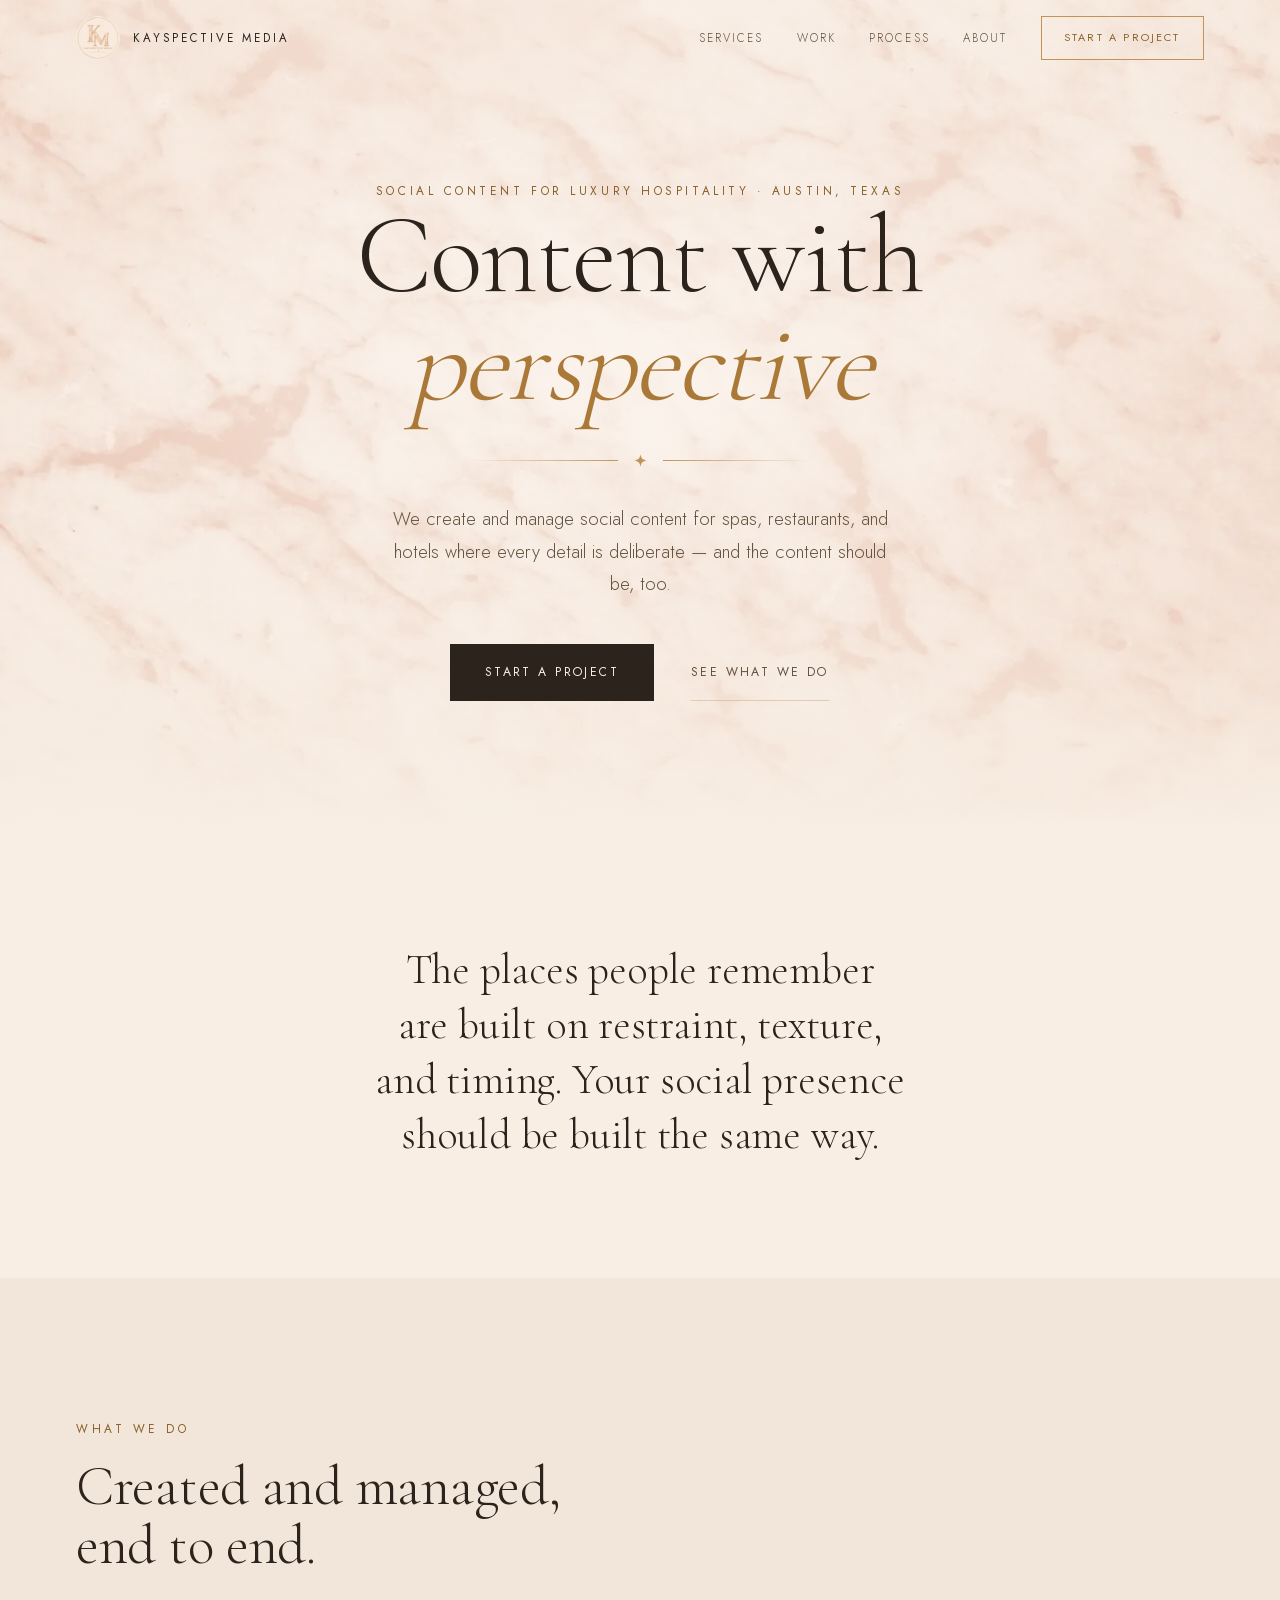
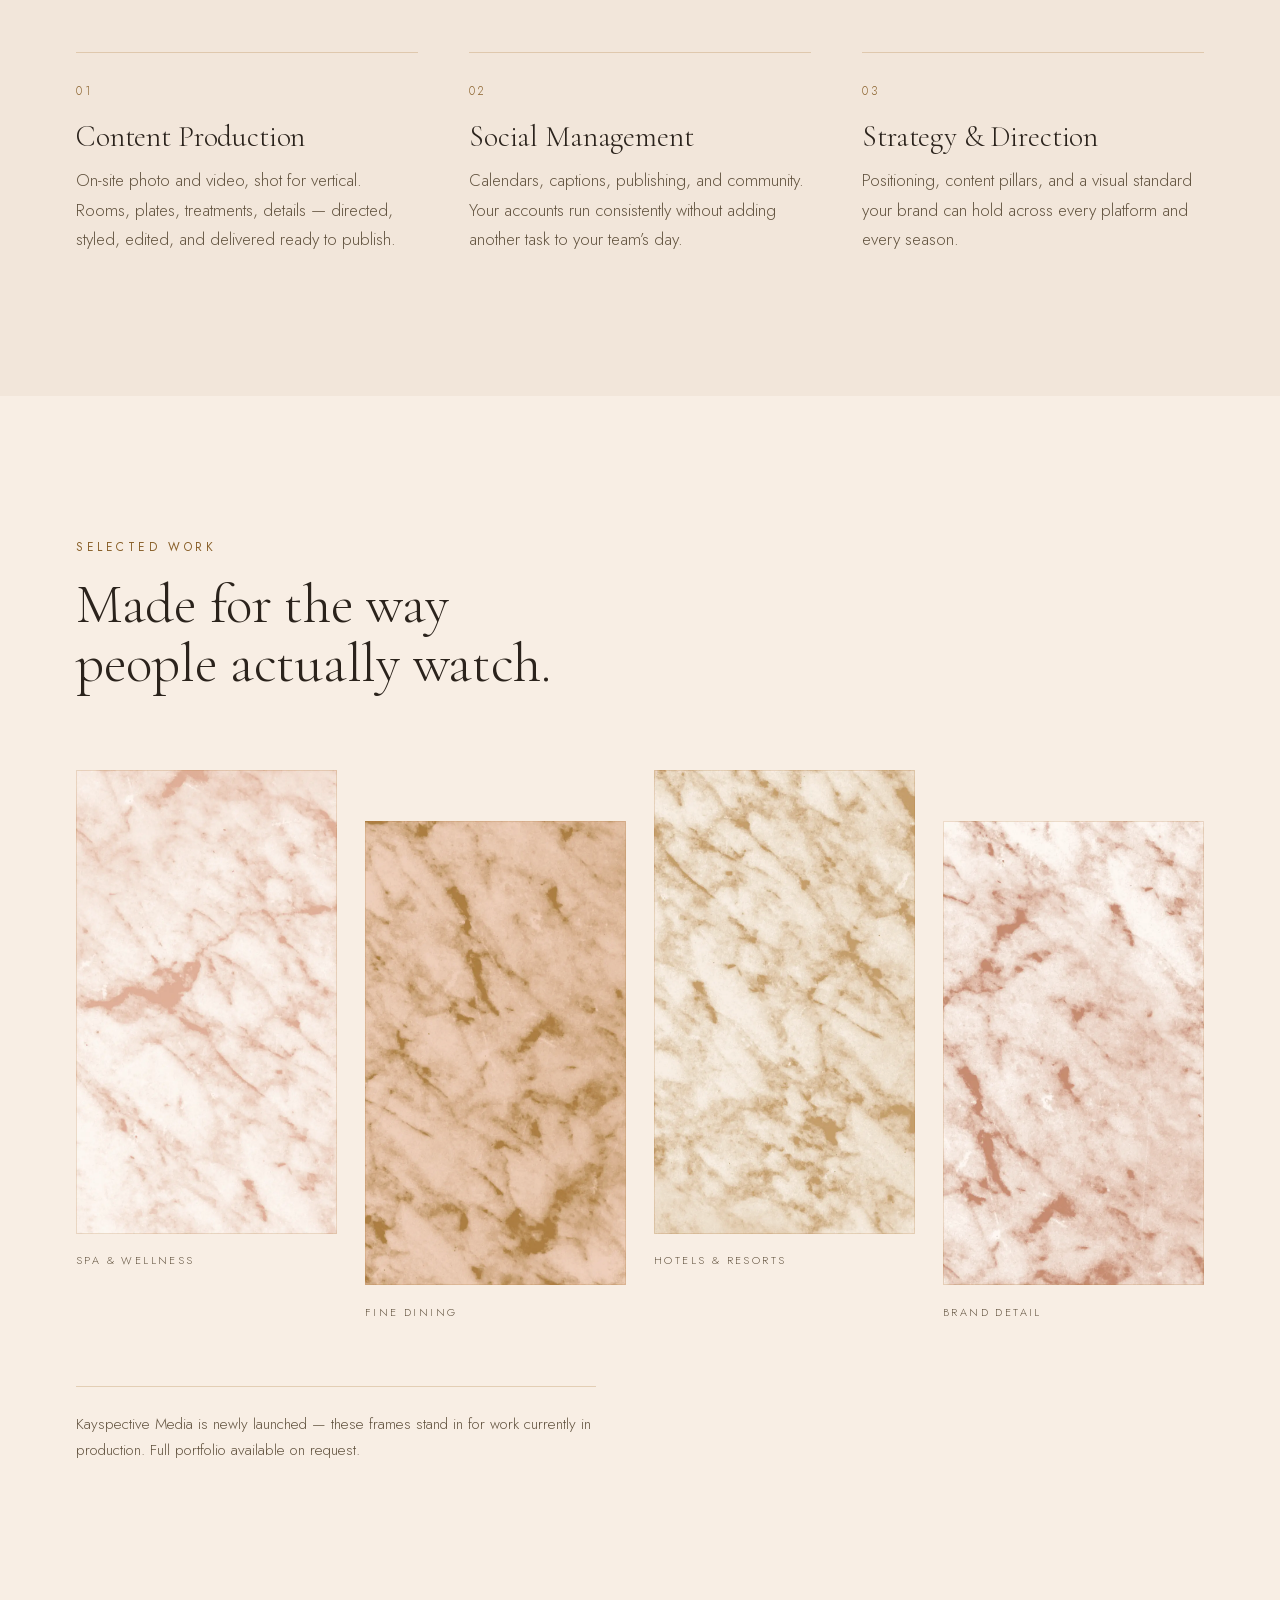
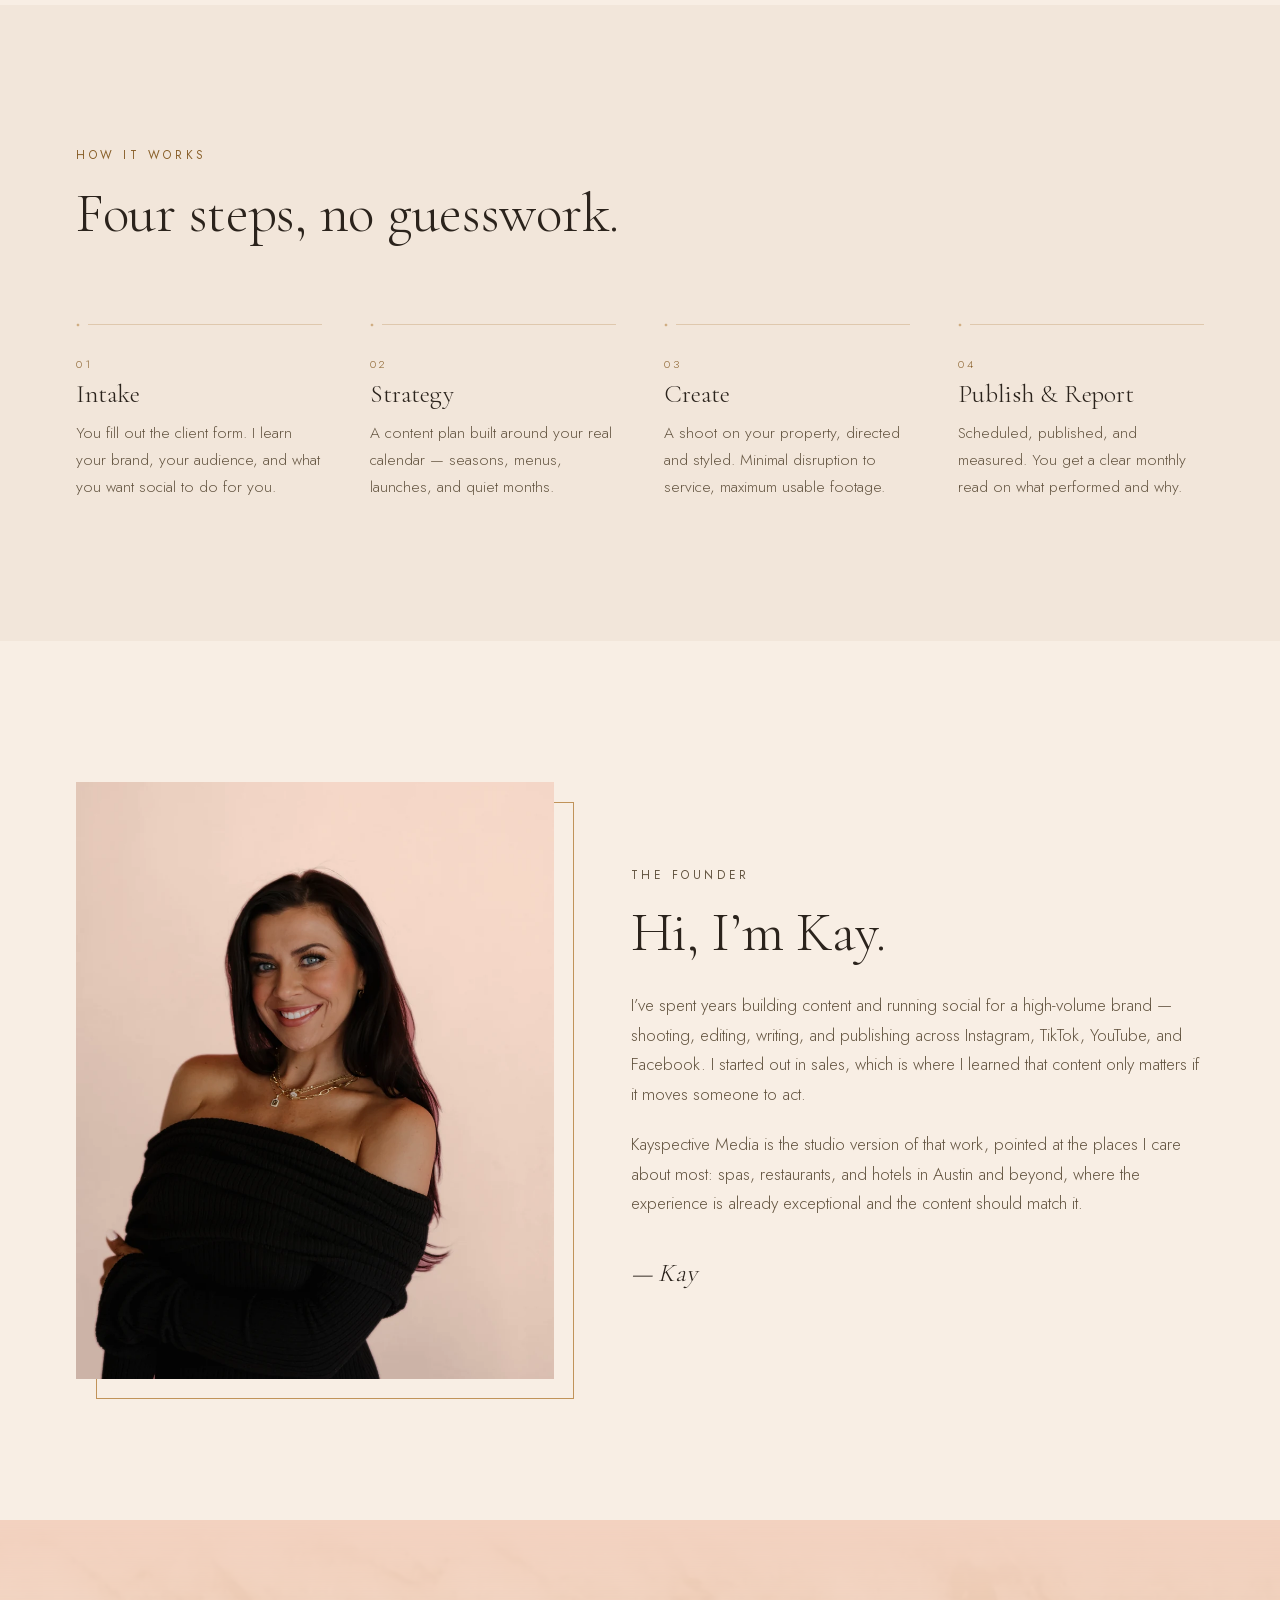
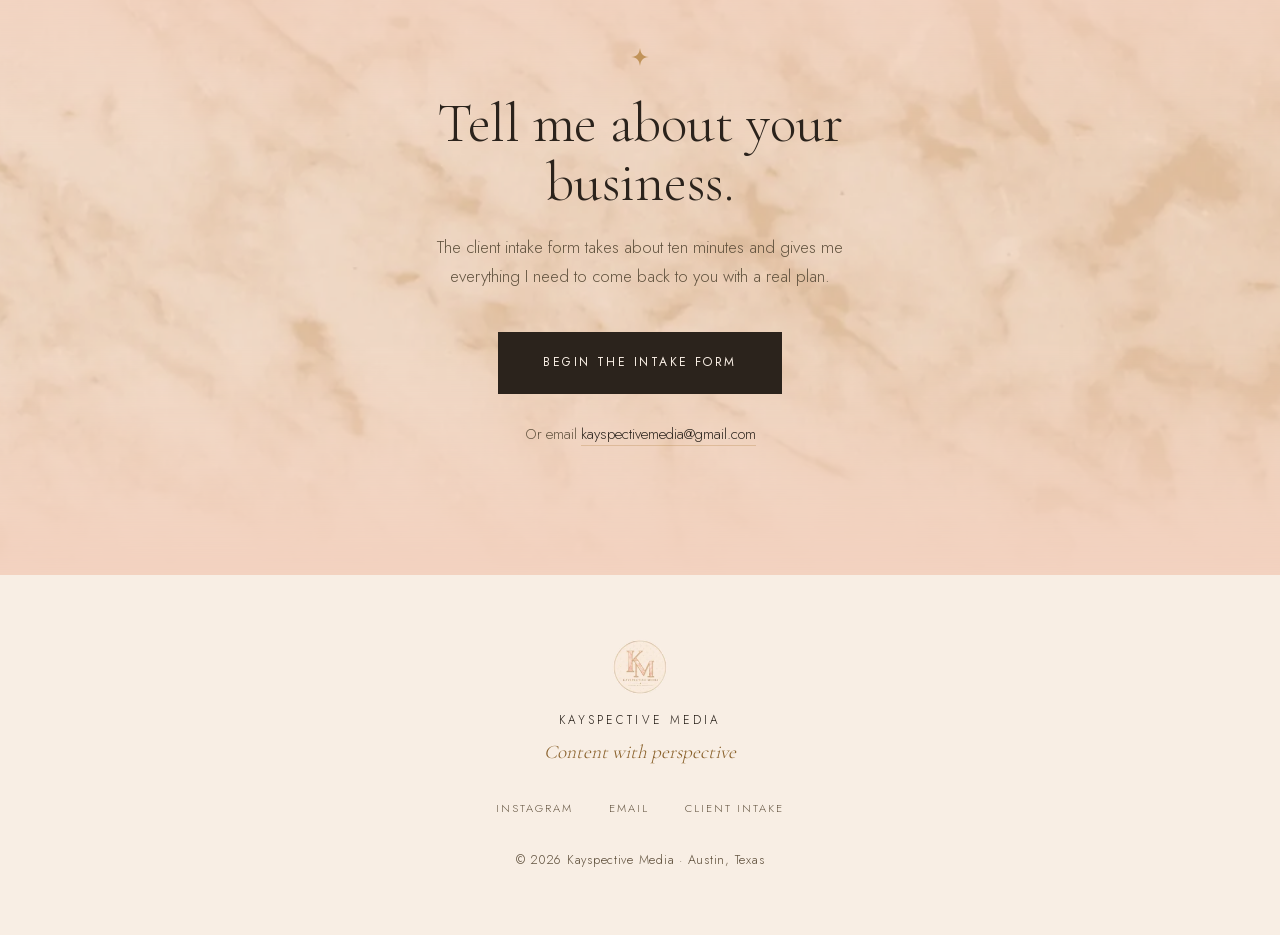
==== index.html @ 19df5b7a "Build the Kayspective Media landing page Static one-page site for a luxury-hospitality social conten" ====
<!doctype html>
<html lang="en">
<head>
<meta charset="utf-8">
<meta name="viewport" content="width=device-width, initial-scale=1">
<title>Kayspective Media — Content with perspective</title>
<meta name="description" content="Kayspective Media creates and manages social content for luxury spas, restaurants, and hotels. Based in Austin, Texas.">
<link rel="canonical" href="https://kayspectivemedia.com/">

<meta property="og:type" content="website">
<meta property="og:site_name" content="Kayspective Media">
<meta property="og:title" content="Kayspective Media — Content with perspective">
<meta property="og:description" content="Social content creation and management for luxury spas, restaurants, and hotels. Based in Austin, Texas.">
<meta property="og:url" content="https://kayspectivemedia.com/">
<meta property="og:image" content="https://kayspectivemedia.com/assets/og.jpg">
<meta property="og:image:width" content="1200">
<meta property="og:image:height" content="630">
<meta name="twitter:card" content="summary_large_image">
<meta name="theme-color" content="#F8EEE4">

<link rel="icon" href="assets/favicon.ico" sizes="any">
<link rel="apple-touch-icon" href="assets/apple-touch-icon.png">

<link rel="preload" href="assets/fonts/cormorant-garamond-var.woff2" as="font" type="font/woff2" crossorigin>
<link rel="preload" href="assets/fonts/jost-var.woff2" as="font" type="font/woff2" crossorigin>
<link rel="preload" href="assets/img/hero.webp" as="image" fetchpriority="high">
<link rel="stylesheet" href="styles.css">
<script>document.documentElement.classList.add('js')</script>
<!-- Review deployments (GitHub Pages etc.) must not compete with the real domain
     in search. Scoped by hostname so it disables itself at launch automatically. -->
<script>
if (!/^(www\.)?kayspectivemedia\.com$/.test(location.hostname)) {
  var m = document.createElement('meta');
  m.name = 'robots'; m.content = 'noindex, nofollow';
  document.head.appendChild(m);
}
</script>

<script type="application/ld+json">
{
  "@context": "https://schema.org",
  "@type": "ProfessionalService",
  "name": "Kayspective Media",
  "slogan": "Content with perspective",
  "description": "Social content creation and management for luxury spas, restaurants, and hotels.",
  "url": "https://kayspectivemedia.com/",
  "logo": "https://kayspectivemedia.com/assets/logo.jpg",
  "image": "https://kayspectivemedia.com/assets/og.jpg",
  "email": "kayspectivemedia@gmail.com",
  "founder": { "@type": "Person", "name": "Kaylin Mee" },
  "address": { "@type": "PostalAddress", "addressLocality": "Austin", "addressRegion": "TX", "addressCountry": "US" },
  "areaServed": { "@type": "City", "name": "Austin" },
  "sameAs": ["https://www.instagram.com/kayspective.media"],
  "knowsAbout": ["Social media content creation", "Social media management", "Content strategy", "Hospitality marketing"]
}
</script>
</head>
<body>
<a class="skip-link" href="#main">Skip to content</a>

<!-- ── reusable star glyph, lifted from the logo's damask motif ─────────── -->
<svg width="0" height="0" aria-hidden="true" focusable="false" style="position:absolute">
  <symbol id="star" viewBox="0 0 24 24">
    <path d="M12 0c1.05 8.2 3.8 10.95 12 12-8.2 1.05-10.95 3.8-12 12-1.05-8.2-3.8-10.95-12-12C8.2 10.95 10.95 8.2 12 0z"/>
  </symbol>
</svg>

<header class="site-header" id="site-header">
  <div class="shell header-inner">
    <a class="brand" href="#top">
      <img src="assets/logo-mark-96.webp" alt="" width="44" height="44" class="brand-mark">
      <span class="brand-name">Kayspective Media</span>
    </a>

    <nav class="nav" id="nav" aria-label="Primary">
      <a href="#services">Services</a>
      <a href="#work">Work</a>
      <a href="#process">Process</a>
      <a href="#about">About</a>
      <a class="btn btn-outline btn-sm" href="https://docs.google.com/forms/d/e/1FAIpQLScD4ZLmtxf8ugjkV7WDqQFfdh6fAHhx-OT5Lpg2f6impLLefQ/viewform" target="_blank" rel="noopener">Start a project</a>
    </nav>

    <button class="nav-toggle" id="nav-toggle" aria-expanded="false" aria-controls="nav" aria-label="Menu">
      <span></span><span></span>
    </button>
  </div>
</header>

<main id="main">
<span id="top"></span>

<!-- ══ HERO ══════════════════════════════════════════════════════════════ -->
<section class="hero">
  <div class="hero-bg" aria-hidden="true"></div>
  <div class="shell hero-inner">
    <!-- COPY: provisional -->
    <p class="eyebrow reveal">Social content for luxury hospitality &middot; Austin, Texas</p>
    <h1 class="hero-title reveal">Content with<br><em>perspective</em></h1>
    <div class="rule reveal" aria-hidden="true"><span></span><svg class="star" width="13" height="13"><use href="#star"/></svg><span></span></div>
    <p class="hero-sub reveal">We create and manage social content for spas, restaurants, and hotels where every
      detail is deliberate &mdash; and the content should be, too.</p>
    <div class="hero-actions reveal">
      <a class="btn btn-solid" href="https://docs.google.com/forms/d/e/1FAIpQLScD4ZLmtxf8ugjkV7WDqQFfdh6fAHhx-OT5Lpg2f6impLLefQ/viewform" target="_blank" rel="noopener">Start a project</a>
      <a class="btn btn-quiet" href="#services">See what we do</a>
    </div>
    <!-- /COPY -->
  </div>
</section>

<!-- ══ POSITIONING ═══════════════════════════════════════════════════════ -->
<section class="statement">
  <div class="shell">
    <!-- COPY: provisional -->
    <p class="statement-text reveal">The places people remember are built on restraint, texture, and timing.
      Your social presence should be built the same way.</p>
    <!-- /COPY -->
  </div>
</section>

<!-- ══ SERVICES ══════════════════════════════════════════════════════════ -->
<section class="section section-sand" id="services">
  <div class="shell">
    <header class="section-head">
      <p class="eyebrow reveal">What we do</p>
      <h2 class="reveal">Created and managed,<br>end to end.</h2>
    </header>

    <!-- COPY: provisional -->
    <div class="services">
      <article class="service reveal">
        <p class="num">01</p>
        <h3>Content Production</h3>
        <p>On-site photo and video, shot for vertical. Rooms, plates, treatments, details &mdash;
          directed, styled, edited, and delivered ready to publish.</p>
      </article>
      <article class="service reveal">
        <p class="num">02</p>
        <h3>Social Management</h3>
        <p>Calendars, captions, publishing, and community. Your accounts run consistently
          without adding another task to your team&rsquo;s day.</p>
      </article>
      <article class="service reveal">
        <p class="num">03</p>
        <h3>Strategy &amp; Direction</h3>
        <p>Positioning, content pillars, and a visual standard your brand can hold across
          every platform and every season.</p>
      </article>
    </div>
    <!-- /COPY -->
  </div>
</section>

<!-- ══ SELECTED WORK ═════════════════════════════════════════════════════ -->
<section class="section" id="work">
  <div class="shell">
    <header class="section-head">
      <p class="eyebrow reveal">Selected work</p>
      <h2 class="reveal">Made for the way<br>people actually watch.</h2>
    </header>

    <div class="reels">
      <figure class="reel reveal">
        <picture><source media="(max-width:640px)" srcset="assets/img/reel-1@half.webp">
        <img src="assets/img/reel-1.webp" alt="Vertical content frame in blush marble" width="900" height="1600" loading="lazy" decoding="async"></picture>
        <figcaption>Spa &amp; Wellness</figcaption>
      </figure>
      <figure class="reel reveal">
        <picture><source media="(max-width:640px)" srcset="assets/img/reel-2@half.webp">
        <img src="assets/img/reel-2.webp" alt="Vertical content frame in champagne marble" width="900" height="1600" loading="lazy" decoding="async"></picture>
        <figcaption>Fine Dining</figcaption>
      </figure>
      <figure class="reel reveal">
        <picture><source media="(max-width:640px)" srcset="assets/img/reel-3@half.webp">
        <img src="assets/img/reel-3.webp" alt="Vertical content frame in cream marble" width="900" height="1600" loading="lazy" decoding="async"></picture>
        <figcaption>Hotels &amp; Resorts</figcaption>
      </figure>
      <figure class="reel reveal">
        <picture><source media="(max-width:640px)" srcset="assets/img/reel-4@half.webp">
        <img src="assets/img/reel-4.webp" alt="Vertical content frame in rose marble" width="900" height="1600" loading="lazy" decoding="async"></picture>
        <figcaption>Brand Detail</figcaption>
      </figure>
    </div>

    <!-- COPY: provisional -->
    <p class="note reveal">Kayspective Media is newly launched &mdash; these frames stand in for work
      currently in production. Full portfolio available on request.</p>
    <!-- /COPY -->
  </div>
</section>

<!-- ══ PROCESS ═══════════════════════════════════════════════════════════ -->
<section class="section section-sand" id="process">
  <div class="shell">
    <header class="section-head">
      <p class="eyebrow reveal">How it works</p>
      <h2 class="reveal">Four steps, no guesswork.</h2>
    </header>

    <!-- COPY: provisional -->
    <ol class="process">
      <li class="step reveal">
        <svg class="star" width="12" height="12" aria-hidden="true"><use href="#star"/></svg>
        <h3><span>01</span> Intake</h3>
        <p>You fill out the client form. I learn your brand, your audience, and what you want social to do for you.</p>
      </li>
      <li class="step reveal">
        <svg class="star" width="12" height="12" aria-hidden="true"><use href="#star"/></svg>
        <h3><span>02</span> Strategy</h3>
        <p>A content plan built around your real calendar &mdash; seasons, menus, launches, and quiet months.</p>
      </li>
      <li class="step reveal">
        <svg class="star" width="12" height="12" aria-hidden="true"><use href="#star"/></svg>
        <h3><span>03</span> Create</h3>
        <p>A shoot on your property, directed and styled. Minimal disruption to service, maximum usable footage.</p>
      </li>
      <li class="step reveal">
        <svg class="star" width="12" height="12" aria-hidden="true"><use href="#star"/></svg>
        <h3><span>04</span> Publish &amp; Report</h3>
        <p>Scheduled, published, and measured. You get a clear monthly read on what performed and why.</p>
      </li>
    </ol>
    <!-- /COPY -->
  </div>
</section>

<!-- ══ ABOUT ═════════════════════════════════════════════════════════════ -->
<section class="section" id="about">
  <div class="shell about">
    <div class="about-media reveal">
      <picture><source media="(max-width:640px)" srcset="assets/img/portrait@half.webp">
      <img src="assets/img/portrait.webp" alt="Kay Mee, founder of Kayspective Media" width="900" height="1125" loading="lazy" decoding="async"></picture>
    </div>
    <div class="about-body">
      <p class="eyebrow reveal">The founder</p>
      <h2 class="reveal">Hi, I&rsquo;m Kay.</h2>
      <!-- COPY: provisional — Kay to review and approve before launch -->
      <p class="reveal">I&rsquo;ve spent years building content and running social for a high-volume brand &mdash;
        shooting, editing, writing, and publishing across Instagram, TikTok, YouTube, and Facebook. I
        started out in sales, which is where I learned that content only matters if it moves someone to act.</p>
      <p class="reveal">Kayspective Media is the studio version of that work, pointed at the places I care
        about most: spas, restaurants, and hotels in Austin and beyond, where the experience is already
        exceptional and the content should match it.</p>
      <p class="signature reveal">&mdash; Kay</p>
      <!-- /COPY -->
    </div>
  </div>
</section>

<!-- ══ CLOSING CTA ═══════════════════════════════════════════════════════ -->
<section class="cta" id="contact">
  <div class="cta-band" aria-hidden="true"></div>
  <div class="shell cta-inner">
    <svg class="star star-lg reveal" width="18" height="18" aria-hidden="true"><use href="#star"/></svg>
    <!-- COPY: provisional -->
    <h2 class="reveal">Tell me about your business.</h2>
    <p class="reveal">The client intake form takes about ten minutes and gives me everything I need
      to come back to you with a real plan.</p>
    <!-- /COPY -->
    <a class="btn btn-solid btn-lg reveal" href="https://docs.google.com/forms/d/e/1FAIpQLScD4ZLmtxf8ugjkV7WDqQFfdh6fAHhx-OT5Lpg2f6impLLefQ/viewform" target="_blank" rel="noopener">Begin the intake form</a>
    <p class="cta-alt reveal">Or email <a href="mailto:kayspectivemedia@gmail.com">kayspectivemedia@gmail.com</a></p>
  </div>
</section>
</main>

<footer class="site-footer">
  <div class="shell footer-inner">
    <div class="footer-brand">
      <img src="assets/logo-mark-96.webp" alt="" width="56" height="56" loading="lazy">
      <p class="footer-name">Kayspective Media</p>
      <p class="footer-tag">Content with perspective</p>
    </div>
    <nav class="footer-links" aria-label="Footer">
      <a href="https://www.instagram.com/kayspective.media" target="_blank" rel="noopener">Instagram</a>
      <a href="mailto:kayspectivemedia@gmail.com">Email</a>
      <a href="https://docs.google.com/forms/d/e/1FAIpQLScD4ZLmtxf8ugjkV7WDqQFfdh6fAHhx-OT5Lpg2f6impLLefQ/viewform" target="_blank" rel="noopener">Client intake</a>
    </nav>
    <p class="footer-legal">&copy; 2026 Kayspective Media &middot; Austin, Texas</p>
  </div>
</footer>

<script src="main.js" defer></script>
</body>
</html>
---- styles.css ----
/* ═══════════════════════════════════════════════════════════════════════════
   Kayspective Media — landing page
   ───────────────────────────────────────────────────────────────────────────
   Design note: the logo is cream, gold foil, and blush marble. Rendering the
   *page* in those proportions would read bridal, not luxury. So the emphasis is
   inverted — a quiet cream ground, near-black serif type, and gold restricted to
   hairlines, small-caps eyebrows, and rules. Nothing on the page is allowed to
   out-saturate the logo. Blush appears exactly once, as the closing CTA wash.
   ═══════════════════════════════════════════════════════════════════════════ */

@font-face {
  font-family: 'Cormorant Garamond';
  src: url('assets/fonts/cormorant-garamond-var.woff2') format('woff2-variations');
  font-weight: 300 500; font-style: normal; font-display: swap;
}
@font-face {
  font-family: 'Jost';
  src: url('assets/fonts/jost-var.woff2') format('woff2-variations');
  font-weight: 300 500; font-style: normal; font-display: swap;
}

:root {
  /* Kay's four canonical brand colors */
  --cream:      #F8EEE4;
  --blush:      #F3D2C0;
  --gold:       #C19359;
  --gold-deep:  #AB7937;

  /* Kay's deep gold is 3.1:1 on cream -- correct for rules and large display
     type, but short of the 4.5:1 small text needs. This is the same hue taken
     down in value until it passes on both cream and sand grounds. */
  --gold-text:  #89602A;

  /* derived neutrals the brand palette doesn't specify but the page needs */
  --cream-lift: #FCF7F1;
  --sand:       #F2E6DA;
  --blush-deep: #E0AC93;
  --ink:        #2B231C;
  --ink-soft:   #62533F;
  --hairline:   rgba(171, 121, 55, .28);

  --serif: 'Cormorant Garamond', 'Iowan Old Style', Georgia, serif;
  --sans:  'Jost', ui-sans-serif, system-ui, -apple-system, 'Segoe UI', sans-serif;

  --shell:   1240px;
  --gutter:  clamp(1.25rem, 5vw, 3.5rem);
  --section: clamp(5.5rem, 11vw, 9.5rem);
  --measure: 62ch;

  --ease: cubic-bezier(.22, .61, .36, 1);
  color-scheme: light;           /* a print-inspired cream brand must not invert */
}

/* ── reset ───────────────────────────────────────────────────────────────── */
*, *::before, *::after { box-sizing: border-box; }
* { margin: 0; }
html { -webkit-text-size-adjust: 100%; scroll-behavior: smooth; }
body {
  background: var(--cream);
  color: var(--ink);
  font-family: var(--sans);
  font-size: 1.0625rem;
  font-weight: 300;
  line-height: 1.75;
  -webkit-font-smoothing: antialiased;
  overflow-x: hidden;
}
img, picture, svg { display: block; max-width: 100%; }
img { height: auto; }
a { color: inherit; }

/* anchor links must clear the fixed header */
section[id], #top { scroll-margin-top: 84px; }

.shell { width: 100%; max-width: var(--shell); margin-inline: auto; padding-inline: var(--gutter); }

.skip-link {
  position: absolute; left: 50%; translate: -50% -140%;
  z-index: 100; background: var(--ink); color: var(--cream);
  padding: .75rem 1.5rem; font-size: .78rem; letter-spacing: .18em;
  text-transform: uppercase; text-decoration: none; transition: translate .2s var(--ease);
}
.skip-link:focus-visible { translate: -50% 0; }

:where(a, button):focus-visible {
  outline: 2px solid var(--gold-deep);
  outline-offset: 4px;
  border-radius: 1px;
}

/* ── shared type ─────────────────────────────────────────────────────────── */
h1, h2, h3 { font-family: var(--serif); font-weight: 300; line-height: 1.06; letter-spacing: -.005em; }
h2 { font-size: clamp(2.05rem, 4.6vw, 3.5rem); }
em { font-style: italic; }

.eyebrow {
  font-size: clamp(.66rem, 1.4vw, .74rem);
  font-weight: 400;
  letter-spacing: .3em;
  text-transform: uppercase;
  color: var(--gold-text);
  text-wrap: balance;          /* stops "Austin, Texas" orphaning on narrow screens */
}

.star { fill: var(--gold); flex: none; }

.rule { display: flex; align-items: center; justify-content: center; gap: 1rem; margin: 2.25rem auto; max-width: 340px; }
.rule span { height: 1px; flex: 1; background: linear-gradient(90deg, transparent, var(--gold)); }
.rule span:last-child { background: linear-gradient(90deg, var(--gold), transparent); }

/* ── buttons ─────────────────────────────────────────────────────────────── */
.btn {
  display: inline-block;
  font-family: var(--sans);
  font-size: .76rem; font-weight: 400;
  letter-spacing: .2em; text-transform: uppercase; text-decoration: none;
  padding: 1.05rem 2.1rem;
  border: 1px solid transparent;
  transition: background-color .35s var(--ease), color .35s var(--ease),
              border-color .35s var(--ease), transform .35s var(--ease);
}
.btn-solid  { background: var(--ink); color: var(--cream); }
.btn-solid:hover  { background: var(--gold-text); }
.btn-outline { border-color: var(--gold); color: var(--gold-text); }
.btn-outline:hover { background: var(--gold-text); border-color: var(--gold-text); color: var(--cream-lift); }
.btn-quiet {
  padding-inline: 0; color: var(--ink-soft);
  border-bottom: 1px solid var(--hairline);
}
.btn-quiet:hover { color: var(--gold-text); border-bottom-color: var(--gold-text); }
.btn-sm { padding: .7rem 1.4rem; font-size: .68rem; }
.btn-lg { padding: 1.2rem 2.8rem; }

/* ── header ──────────────────────────────────────────────────────────────── */
.site-header {
  position: fixed; inset: 0 0 auto; z-index: 50;
  transition: background-color .4s var(--ease), box-shadow .4s var(--ease);
}
.site-header.is-scrolled {
  background: rgba(252, 247, 241, .92);
  backdrop-filter: saturate(180%) blur(14px);
  box-shadow: 0 1px 0 var(--hairline);
}
.header-inner { display: flex; align-items: center; justify-content: space-between; gap: 1.5rem; padding-block: 1rem; }

.brand { display: flex; align-items: center; gap: .8rem; text-decoration: none; }
.brand-mark { border-radius: 50%; }
.brand-name {
  font-size: .72rem; letter-spacing: .26em; text-transform: uppercase;
  font-weight: 400; color: var(--ink); white-space: nowrap;
}

.nav { display: flex; align-items: center; gap: clamp(1.25rem, 2.6vw, 2.5rem); }
.nav > a:not(.btn) {
  font-size: .72rem; letter-spacing: .18em; text-transform: uppercase;
  text-decoration: none; color: var(--ink-soft); padding-block: .35rem;
  position: relative; transition: color .3s var(--ease);
}
.nav > a:not(.btn)::after {
  content: ''; position: absolute; left: 0; bottom: 0; height: 1px; width: 0;
  background: var(--gold-deep); transition: width .35s var(--ease);
}
.nav > a:not(.btn):hover { color: var(--gold-text); }
.nav > a:not(.btn):hover::after { width: 100%; }

.nav-toggle {
  display: none; background: none; border: 0; cursor: pointer;
  padding: .6rem; width: 44px; height: 44px;
}
.nav-toggle span {
  display: block; height: 1px; width: 22px; background: var(--ink);
  transition: transform .35s var(--ease), opacity .25s var(--ease);
}
.nav-toggle span + span { margin-top: 6px; }
.nav-toggle[aria-expanded="true"] span:first-child { transform: translateY(3.5px) rotate(45deg); }
.nav-toggle[aria-expanded="true"] span:last-child  { transform: translateY(-3.5px) rotate(-45deg); }

/* ── hero ────────────────────────────────────────────────────────────────── */
.hero {
  position: relative; isolation: isolate;
  min-height: 92svh;
  display: grid; place-items: center;
  padding-block: clamp(7rem, 16vh, 11rem) clamp(4rem, 10vh, 7rem);
  text-align: center;
  overflow: hidden;
}
.hero-bg {
  position: absolute; inset: 0; z-index: -1;
  background: url('assets/img/hero.webp') center/cover no-repeat;
}
/* scrim: keeps display type legible and fades the marble into the page below */
.hero-bg::after {
  content: ''; position: absolute; inset: 0;
  background:
    radial-gradient(ellipse 70% 60% at 50% 42%, rgba(252,247,241,.86), rgba(252,247,241,.35) 60%, transparent),
    linear-gradient(180deg, rgba(248,238,228,.55) 0%, transparent 28%, transparent 62%, var(--cream) 100%);
}
.hero-inner { max-width: 940px; }
.hero-title {
  font-size: clamp(3.1rem, 9.4vw, 6.9rem);
  line-height: .98;
  letter-spacing: -.015em;
}
.hero-title em { display: block; color: var(--gold-deep); }
.hero-sub {
  max-width: 46ch; margin-inline: auto;
  color: var(--ink-soft); font-size: clamp(1rem, 1.7vw, 1.15rem);
}
.hero-actions {
  display: flex; flex-wrap: wrap; gap: 1rem 2.25rem;
  align-items: center; justify-content: center;
  margin-top: 2.75rem;
}

/* ── positioning statement ───────────────────────────────────────────────── */
.statement { padding-block: clamp(4.5rem, 9vw, 7.5rem); text-align: center; }
.statement-text {
  font-family: var(--serif); font-weight: 300;
  font-size: clamp(1.6rem, 3.5vw, 2.6rem);
  line-height: 1.32; letter-spacing: -.005em;
  max-width: 30ch; margin-inline: auto; text-wrap: balance;
}

/* ── generic section ─────────────────────────────────────────────────────── */
.section { padding-block: var(--section); }
.section-sand { background: var(--sand); }
.section-head { margin-bottom: clamp(3rem, 6vw, 4.75rem); }
.section-head .eyebrow { margin-bottom: 1.1rem; }

/* ── services ────────────────────────────────────────────────────────────── */
.services { display: grid; gap: clamp(2.5rem, 4vw, 3.5rem); grid-template-columns: repeat(auto-fit, minmax(240px, 1fr)); }
.service { border-top: 1px solid var(--hairline); padding-top: 1.75rem; }
.service .num {
  font-size: .72rem; letter-spacing: .24em; color: var(--gold-text); margin-bottom: 1.25rem;
}
.service h3 { font-size: clamp(1.45rem, 2.4vw, 1.85rem); margin-bottom: .85rem; }
.service p { color: var(--ink-soft); max-width: 34ch; }

/* ── selected work: 9:16 reel frames, the studio's actual deliverable ────── */
.reels { display: grid; gap: clamp(1rem, 2.2vw, 1.75rem); grid-template-columns: repeat(4, 1fr); }
.reel { position: relative; }
.reel picture { display: block; overflow: hidden; position: relative; }
/* hairline frame: reads as a deliberately placed piece rather than a swatch */
.reel picture::after {
  content: ''; position: absolute; inset: 0; pointer-events: none;
  box-shadow: inset 0 0 0 1px rgba(171, 121, 55, .22);
}
.reel img {
  width: 100%; aspect-ratio: 9 / 16; object-fit: cover;
  /* one shared grade across every image so they read as a single art direction */
  filter: saturate(.94) contrast(1.02);
  transition: transform .8s var(--ease);
}
.reel:hover img { transform: scale(1.03); }
.reel figcaption {
  margin-top: 1.1rem;
  font-size: .68rem; letter-spacing: .22em; text-transform: uppercase; color: var(--ink-soft);
}
/* editorial rhythm: lift alternating frames rather than lining them up flat */
.reel:nth-child(even) { margin-top: clamp(1.5rem, 4vw, 3.25rem); }

.note {
  margin-top: clamp(3rem, 5vw, 4rem);
  max-width: 52ch; color: var(--ink-soft); font-size: .95rem;
  padding-top: 1.5rem; border-top: 1px solid var(--hairline);
}

/* ── process ─────────────────────────────────────────────────────────────── */
.process {
  list-style: none; padding: 0;
  display: grid; gap: clamp(2.25rem, 4vw, 3rem);
  grid-template-columns: repeat(auto-fit, minmax(210px, 1fr));
  position: relative;
}
.step { position: relative; padding-top: 2.5rem; }
/* the hairline the star nodes sit on */
.step::before {
  content: ''; position: absolute; top: 5px; left: 0; right: 0;
  height: 1px; background: var(--hairline);
}
.step .star { position: absolute; top: 0; left: 0; background: var(--sand); padding-right: .5rem; }
.step h3 { font-size: clamp(1.3rem, 2.1vw, 1.6rem); margin-bottom: .7rem; }
.step h3 span {
  display: block; font-family: var(--sans); font-size: .7rem;
  letter-spacing: .24em; color: var(--gold-text); margin-bottom: .6rem;
}
.step p { color: var(--ink-soft); font-size: .97rem; }

/* ── about ───────────────────────────────────────────────────────────────── */
.about {
  display: grid; gap: clamp(2.5rem, 6vw, 5rem);
  grid-template-columns: minmax(0, 5fr) minmax(0, 6fr);
  align-items: center;
}
.about-media { position: relative; }
.about-media img { width: 100%; aspect-ratio: 4 / 5; object-fit: cover; }
/* gold rule offset behind the portrait — a quiet framing device */
.about-media::before {
  content: ''; position: absolute; inset: 1.25rem -1.25rem -1.25rem 1.25rem;
  border: 1px solid var(--gold); z-index: -1;
}
.about-body .eyebrow { margin-bottom: 1.1rem; }
.about-body h2 { margin-bottom: 1.75rem; }
.about-body p { color: var(--ink-soft); max-width: var(--measure); }
.about-body p + p { margin-top: 1.25rem; }
.signature {
  font-family: var(--serif); font-size: 1.6rem; font-style: italic;
  color: var(--ink) !important; margin-top: 2rem !important;
}

/* ── closing CTA ─────────────────────────────────────────────────────────── */
.cta {
  position: relative; isolation: isolate;
  padding-block: clamp(5rem, 10vw, 8rem);
  text-align: center;
  background: var(--blush);
}
.cta-band {
  position: absolute; inset: 0; z-index: -1;
  background: url('assets/img/band.webp') center/cover no-repeat;
  opacity: .5;
  mask-image: linear-gradient(180deg, transparent, #000 35%, #000 65%, transparent);
}
.cta-inner { max-width: 620px; }
.cta .star-lg { margin: 0 auto 1.75rem; }
.cta h2 { margin-bottom: 1.25rem; }
.cta p { color: var(--ink-soft); margin-inline: auto; max-width: 44ch; }
.cta .btn { margin-top: 2.5rem; }
.cta-alt { margin-top: 1.75rem !important; font-size: .92rem; }
.cta-alt a { color: var(--ink); text-decoration: none; border-bottom: 1px solid var(--hairline); }
.cta-alt a:hover { border-bottom-color: var(--gold-text); }   /* ink stays: gold fails on blush */

/* ── footer ──────────────────────────────────────────────────────────────── */
.site-footer { background: var(--cream); padding-block: clamp(3rem, 5vw, 4.25rem); }
.footer-inner { display: grid; gap: 1.6rem; justify-items: center; text-align: center; }
.footer-brand img { border-radius: 50%; margin: 0 auto .9rem; }
.footer-name { font-size: .74rem; letter-spacing: .26em; text-transform: uppercase; }
.footer-tag { font-family: var(--serif); font-style: italic; font-size: 1.2rem; color: var(--gold-text); margin-top: .35rem; }
.footer-links { display: flex; flex-wrap: wrap; gap: 1.25rem 2.25rem; justify-content: center; }
.footer-links a {
  font-size: .7rem; letter-spacing: .18em; text-transform: uppercase;
  text-decoration: none; color: var(--ink-soft); padding-block: .25rem;
  border-bottom: 1px solid transparent; transition: color .3s var(--ease), border-color .3s var(--ease);
}
.footer-links a:hover { color: var(--gold-text); border-bottom-color: var(--gold-text); }
.footer-legal { font-size: .78rem; letter-spacing: .06em; color: var(--ink-soft); }

/* ── reveal-on-scroll ────────────────────────────────────────────────────── */
.js .reveal { opacity: 0; transform: translateY(16px); }   /* no-JS keeps everything visible */
.js .reveal.is-in {
  opacity: 1; transform: none;
  transition: opacity .7s var(--ease), transform .7s var(--ease);
  transition-delay: var(--d, 0ms);
}

/* ── responsive ──────────────────────────────────────────────────────────── */
@media (max-width: 940px) {
  .reels { grid-template-columns: repeat(2, 1fr); }
  .about { grid-template-columns: 1fr; }
  .about-media { max-width: 380px; }
}

/* hero and band are CSS backgrounds, so they need their own art-direction
   switch -- the <picture> srcsets elsewhere can't reach them */
@media (max-width: 700px) {
  .hero-bg { background-image: url('assets/img/hero@half.webp'); }
  .cta-band { background-image: url('assets/img/band@half.webp'); }
}

@media (max-width: 900px) {   /* nav wraps below this, so switch to the drawer */
  .nav-toggle { display: block; }
  .nav {
    position: fixed; inset: 0 0 auto; z-index: -1;
    flex-direction: column; align-items: stretch; gap: 0;
    background: var(--cream-lift);
    padding: 5.5rem var(--gutter) 2rem;
    box-shadow: 0 1px 0 var(--hairline);
    translate: 0 -100%;
    transition: translate .45s var(--ease);
  }
  .nav.is-open { translate: 0; }
  .nav > a:not(.btn) { padding-block: 1.05rem; border-bottom: 1px solid var(--hairline); font-size: .8rem; }
  .nav > .btn { margin-top: 1.75rem; text-align: center; }
  .hero-actions { flex-direction: column; gap: 1.25rem; }
  .reel:nth-child(even) { margin-top: 0; }
}

@media (max-width: 460px) {
  .reels { grid-template-columns: 1fr; gap: 2.25rem; }
  .reel img { aspect-ratio: 4 / 5; }
}

@media (prefers-reduced-motion: reduce) {
  html { scroll-behavior: auto; }
  *, *::before, *::after {
    animation-duration: .01ms !important; animation-iteration-count: 1 !important;
    transition-duration: .01ms !important;
  }
  .js .reveal { opacity: 1; transform: none; }
}
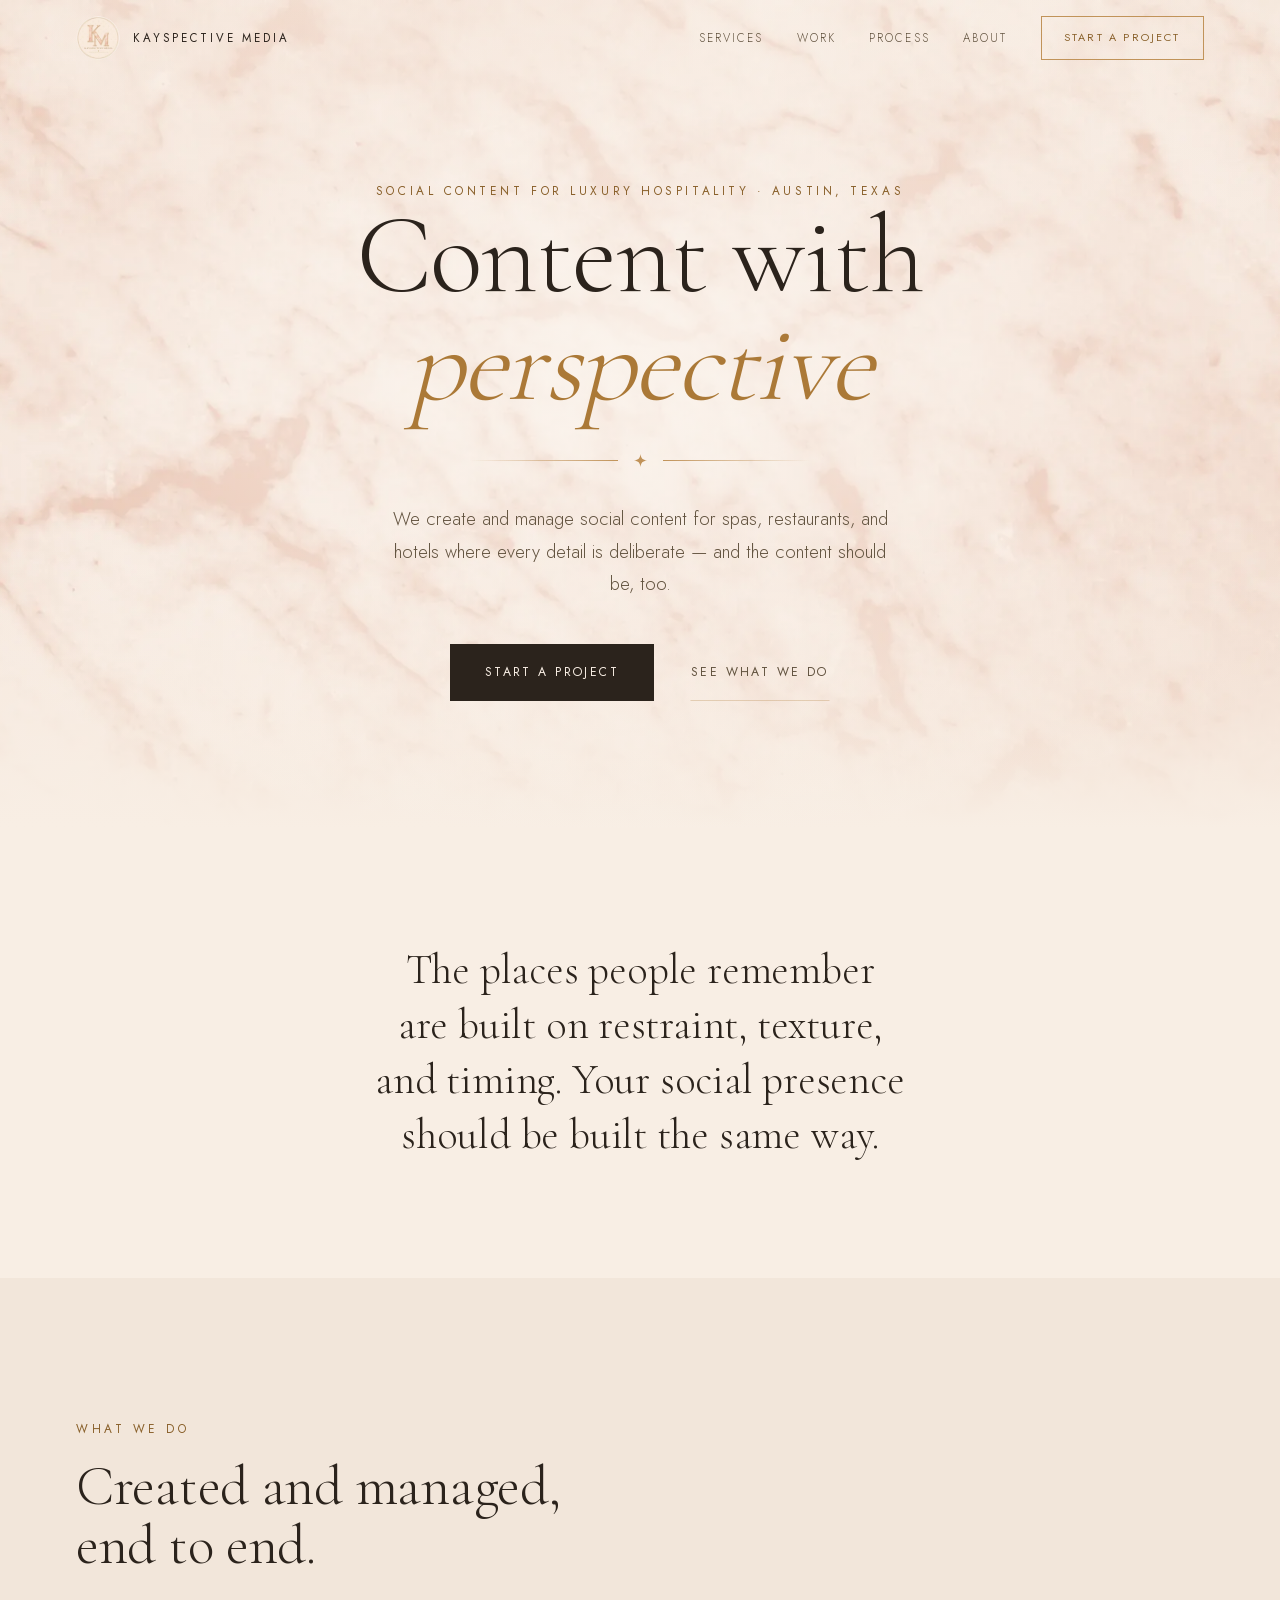
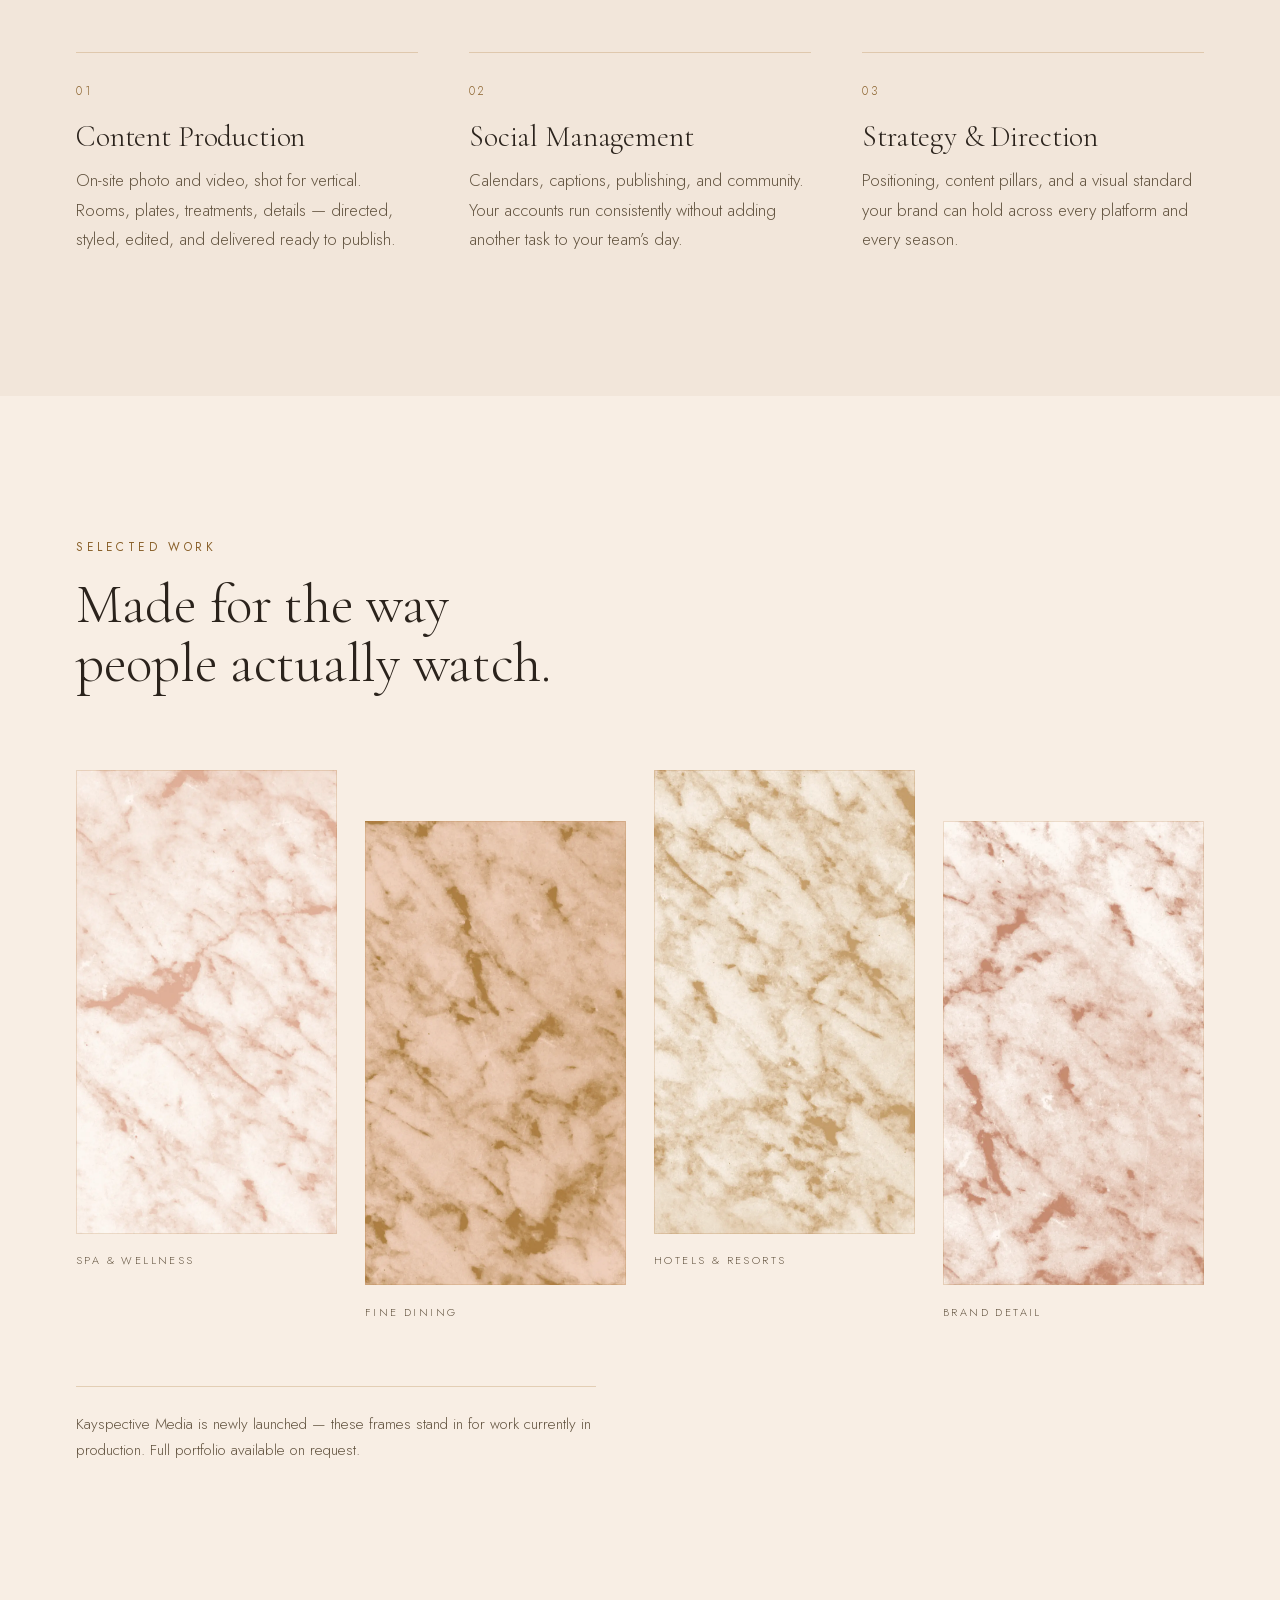
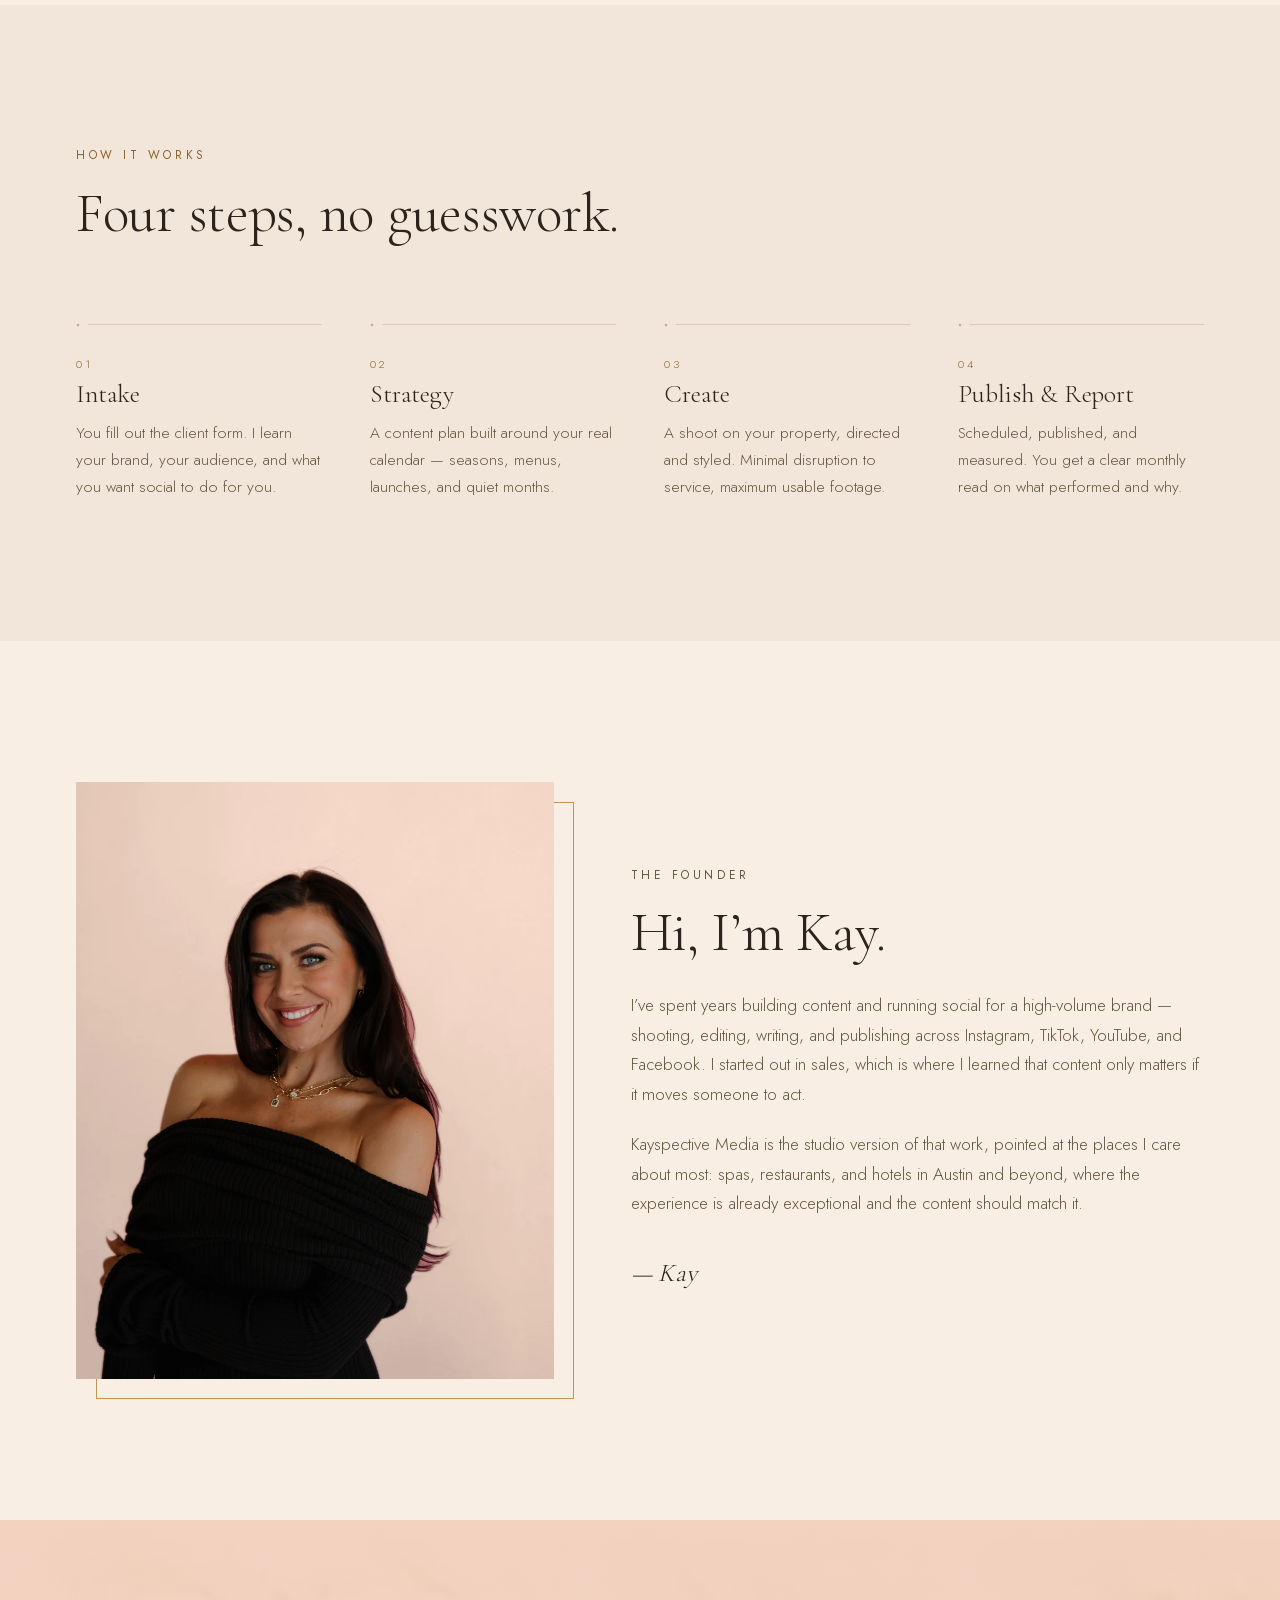
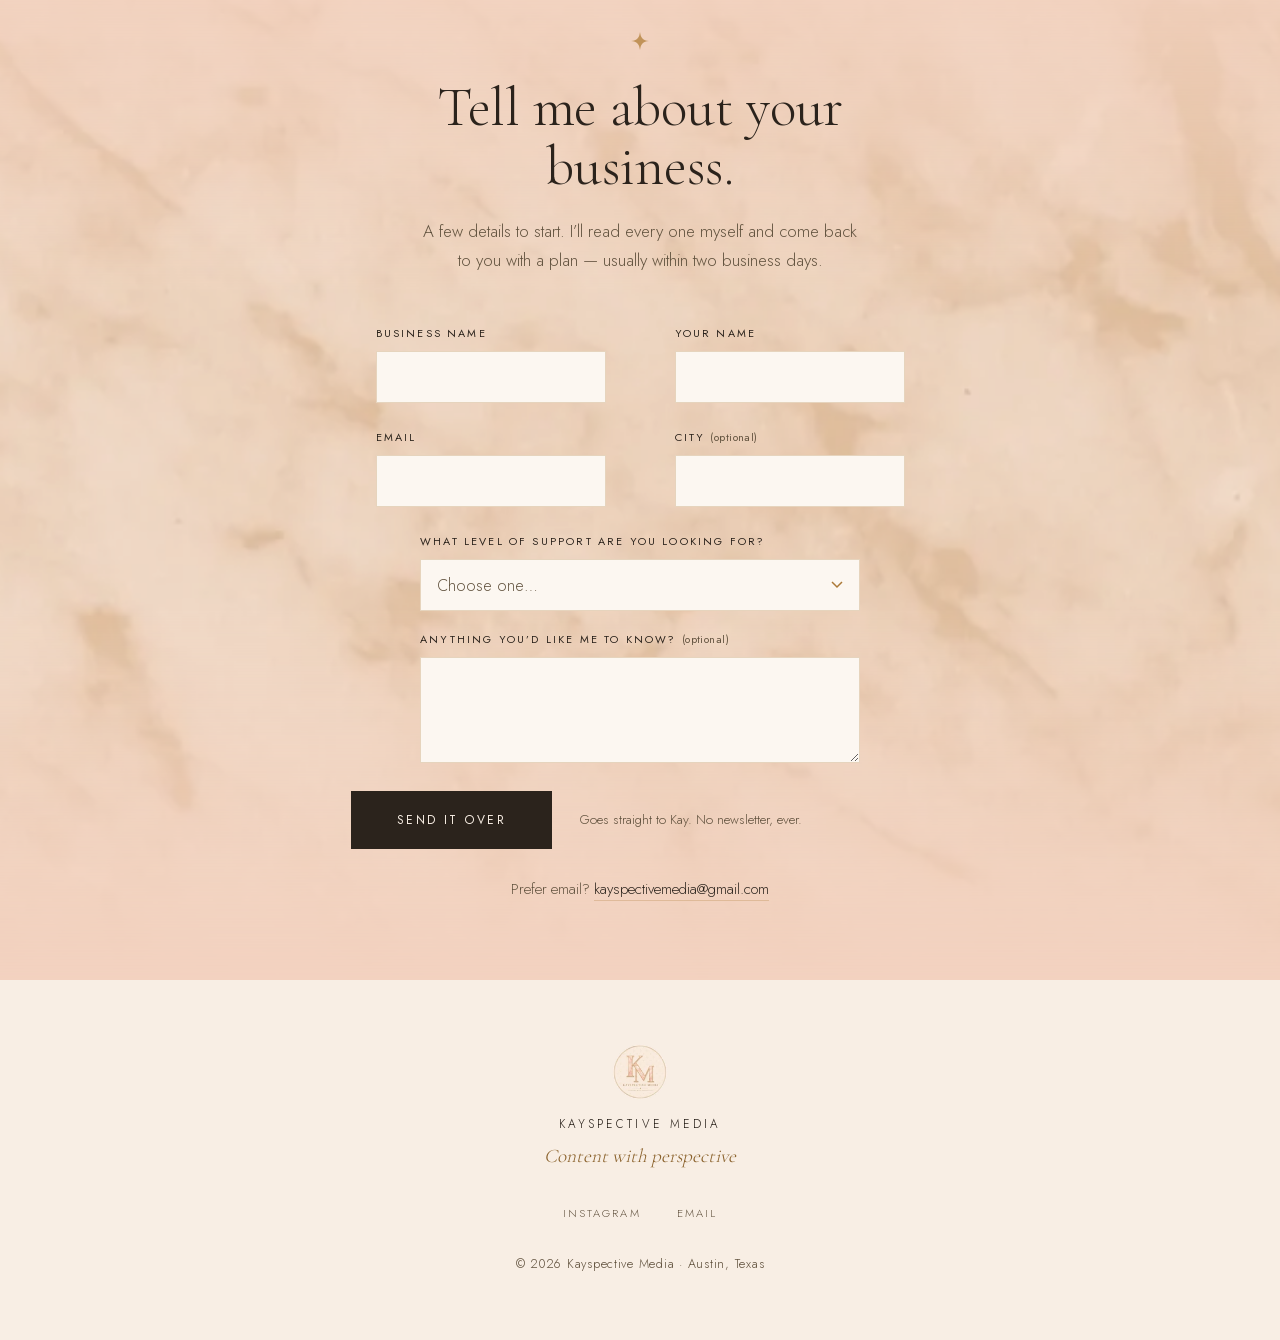
==== commit 2614e559: "Replace the Google Form CTA with an on-site intake form The linked Google Form is 11 pages and 34 qu" ====
--- a/index.html
+++ b/index.html
@@ -77,7 +77,7 @@
       <a href="#work">Work</a>
       <a href="#process">Process</a>
       <a href="#about">About</a>
-      <a class="btn btn-outline btn-sm" href="https://docs.google.com/forms/d/e/1FAIpQLScD4ZLmtxf8ugjkV7WDqQFfdh6fAHhx-OT5Lpg2f6impLLefQ/viewform" target="_blank" rel="noopener">Start a project</a>
+      <a class="btn btn-outline btn-sm" href="#contact">Start a project</a>
     </nav>
 
     <button class="nav-toggle" id="nav-toggle" aria-expanded="false" aria-controls="nav" aria-label="Menu">
@@ -100,7 +100,7 @@
     <p class="hero-sub reveal">We create and manage social content for spas, restaurants, and hotels where every
       detail is deliberate &mdash; and the content should be, too.</p>
     <div class="hero-actions reveal">
-      <a class="btn btn-solid" href="https://docs.google.com/forms/d/e/1FAIpQLScD4ZLmtxf8ugjkV7WDqQFfdh6fAHhx-OT5Lpg2f6impLLefQ/viewform" target="_blank" rel="noopener">Start a project</a>
+      <a class="btn btn-solid" href="#contact">Start a project</a>
       <a class="btn btn-quiet" href="#services">See what we do</a>
     </div>
     <!-- /COPY -->
@@ -246,18 +246,76 @@
   </div>
 </section>
 
-<!-- ══ CLOSING CTA ═══════════════════════════════════════════════════════ -->
+<!-- ══ CLOSING CTA / INTAKE ══════════════════════════════════════════════ -->
 <section class="cta" id="contact">
   <div class="cta-band" aria-hidden="true"></div>
   <div class="shell cta-inner">
     <svg class="star star-lg reveal" width="18" height="18" aria-hidden="true"><use href="#star"/></svg>
     <!-- COPY: provisional -->
     <h2 class="reveal">Tell me about your business.</h2>
-    <p class="reveal">The client intake form takes about ten minutes and gives me everything I need
-      to come back to you with a real plan.</p>
-    <!-- /COPY -->
-    <a class="btn btn-solid btn-lg reveal" href="https://docs.google.com/forms/d/e/1FAIpQLScD4ZLmtxf8ugjkV7WDqQFfdh6fAHhx-OT5Lpg2f6impLLefQ/viewform" target="_blank" rel="noopener">Begin the intake form</a>
-    <p class="cta-alt reveal">Or email <a href="mailto:kayspectivemedia@gmail.com">kayspectivemedia@gmail.com</a></p>
+    <p class="reveal">A few details to start. I&rsquo;ll read every one myself and come back to you
+      with a plan &mdash; usually within two business days.</p>
+    <!-- /COPY -->
+
+    <form class="intake reveal" id="intake" method="post" action="/api/intake" novalidate>
+      <div class="field-row">
+        <p class="field">
+          <label for="f-business">Business name</label>
+          <input id="f-business" name="business" type="text" autocomplete="organization" required maxlength="120">
+          <span class="field-error" id="e-business" hidden></span>
+        </p>
+        <p class="field">
+          <label for="f-name">Your name</label>
+          <input id="f-name" name="name" type="text" autocomplete="name" required maxlength="120">
+          <span class="field-error" id="e-name" hidden></span>
+        </p>
+      </div>
+
+      <div class="field-row">
+        <p class="field">
+          <label for="f-email">Email</label>
+          <input id="f-email" name="email" type="email" autocomplete="email" inputmode="email" required maxlength="200">
+          <span class="field-error" id="e-email" hidden></span>
+        </p>
+        <p class="field">
+          <label for="f-city">City <span class="opt">(optional)</span></label>
+          <input id="f-city" name="city" type="text" autocomplete="address-level2" maxlength="120">
+        </p>
+      </div>
+
+      <p class="field">
+        <label for="f-support">What level of support are you looking for?</label>
+        <select id="f-support" name="support" required>
+          <option value="" selected disabled>Choose one&hellip;</option>
+          <option>Strategy &amp; Guidance — we&rsquo;ll create and post ourselves</option>
+          <option>Consistent Content — 3 videos a week</option>
+          <option>Growth Content — 5 videos a week</option>
+          <option>Daily Content — showing up every day</option>
+          <option>Not sure yet — recommend a level after an audit</option>
+        </select>
+        <span class="field-error" id="e-support" hidden></span>
+      </p>
+
+      <p class="field">
+        <label for="f-message">Anything you&rsquo;d like me to know? <span class="opt">(optional)</span></label>
+        <textarea id="f-message" name="message" rows="3" maxlength="2000"></textarea>
+      </p>
+
+      <!-- Bot trap: real people never see or fill this. -->
+      <p class="hp" aria-hidden="true">
+        <label for="f-website">Website</label>
+        <input id="f-website" name="website" type="text" tabindex="-1" autocomplete="off">
+      </p>
+
+      <div class="form-foot">
+        <button class="btn btn-solid btn-lg" type="submit" id="intake-submit">Send it over</button>
+        <p class="form-note">Goes straight to Kay. No newsletter, ever.</p>
+      </div>
+
+      <p class="form-status" id="intake-status" role="status" aria-live="polite" hidden></p>
+    </form>
+
+    <p class="cta-alt reveal">Prefer email? <a href="mailto:kayspectivemedia@gmail.com">kayspectivemedia@gmail.com</a></p>
   </div>
 </section>
 </main>
@@ -272,7 +330,6 @@
     <nav class="footer-links" aria-label="Footer">
       <a href="https://www.instagram.com/kayspective.media" target="_blank" rel="noopener">Instagram</a>
       <a href="mailto:kayspectivemedia@gmail.com">Email</a>
-      <a href="https://docs.google.com/forms/d/e/1FAIpQLScD4ZLmtxf8ugjkV7WDqQFfdh6fAHhx-OT5Lpg2f6impLLefQ/viewform" target="_blank" rel="noopener">Client intake</a>
     </nav>
     <p class="footer-legal">&copy; 2026 Kayspective Media &middot; Austin, Texas</p>
   </div>
--- a/styles.css
+++ b/styles.css
@@ -311,7 +311,7 @@
 /* ── closing CTA ─────────────────────────────────────────────────────────── */
 .cta {
   position: relative; isolation: isolate;
-  padding-block: clamp(5rem, 10vw, 8rem);
+  padding-block: clamp(4.5rem, 9vw, 7rem) clamp(3.5rem, 6vw, 5rem);
   text-align: center;
   background: var(--blush);
 }
@@ -321,7 +321,7 @@
   opacity: .5;
   mask-image: linear-gradient(180deg, transparent, #000 35%, #000 65%, transparent);
 }
-.cta-inner { max-width: 620px; }
+.cta-inner { max-width: 690px; }
 .cta .star-lg { margin: 0 auto 1.75rem; }
 .cta h2 { margin-bottom: 1.25rem; }
 .cta p { color: var(--ink-soft); margin-inline: auto; max-width: 44ch; }
@@ -329,6 +329,86 @@
 .cta-alt { margin-top: 1.75rem !important; font-size: .92rem; }
 .cta-alt a { color: var(--ink); text-decoration: none; border-bottom: 1px solid var(--hairline); }
 .cta-alt a:hover { border-bottom-color: var(--gold-text); }   /* ink stays: gold fails on blush */
+
+
+/* ── intake form ─────────────────────────────────────────────────────────── */
+/* Sits on the blush band, so inputs get a cream ground of their own: blush is
+   the one surface where none of the golds clear AA, and text needs --ink. */
+.intake { margin-top: clamp(2.25rem, 4vw, 3rem); text-align: left; }
+
+.field-row { display: grid; gap: 0 1.25rem; grid-template-columns: 1fr 1fr; }
+.field { margin: 0 0 1.15rem; }
+
+.field label {
+  display: block; margin-bottom: .5rem;
+  font-size: .68rem; letter-spacing: .2em; text-transform: uppercase;
+  color: var(--ink); font-weight: 400;
+}
+.field .opt { text-transform: none; letter-spacing: .04em; color: var(--ink-soft); }
+
+.field input, .field select, .field textarea {
+  width: 100%; display: block;
+  font-family: var(--sans); font-size: 1rem; font-weight: 300; color: var(--ink);
+  background: var(--cream-lift);
+  border: 1px solid var(--hairline);
+  border-radius: 0;
+  padding: .85rem 1rem;
+  transition: border-color .3s var(--ease), box-shadow .3s var(--ease);
+  -webkit-appearance: none; appearance: none;
+}
+.field textarea { resize: vertical; min-height: 5.5rem; line-height: 1.6; }
+
+/* native select arrow, drawn to match the gold hairlines */
+.field select {
+  background-image: url("data:image/svg+xml,%3Csvg xmlns='http://www.w3.org/2000/svg' width='12' height='8'%3E%3Cpath d='M1 1l5 5 5-5' fill='none' stroke='%23AB7937' stroke-width='1.5'/%3E%3C/svg%3E");
+  background-repeat: no-repeat;
+  background-position: right 1rem center;
+  padding-right: 2.75rem;
+}
+.field select:invalid { color: var(--ink-soft); }
+
+.field :is(input, select, textarea):focus-visible {
+  outline: none;
+  border-color: var(--gold-deep);
+  box-shadow: 0 0 0 2px rgba(171, 121, 55, .28);
+}
+
+.field-error {
+  display: block; margin-top: .4rem;
+  font-size: .82rem; letter-spacing: .02em; color: #8C2F1E;
+}
+.field :is(input, select, textarea)[aria-invalid="true"] { border-color: #8C2F1E; }
+
+/* honeypot: off-canvas rather than display:none, which some bots skip */
+.hp {
+  position: absolute; left: -9999px; width: 1px; height: 1px;
+  overflow: hidden; margin: 0;
+}
+
+.form-foot {
+  display: flex; flex-wrap: wrap; align-items: center; gap: 1rem 1.75rem;
+  margin-top: 1.75rem;
+}
+.form-foot .btn { margin-top: 0 !important; }
+.form-note { font-size: .84rem; color: var(--ink-soft); margin: 0 !important; max-width: 24ch; text-align: left; }
+
+.intake[data-sending] { opacity: .6; pointer-events: none; }
+
+.form-status {
+  margin-top: 1.5rem !important; padding: 1rem 1.25rem;
+  border: 1px solid var(--hairline); background: var(--cream-lift);
+  font-size: .95rem; color: var(--ink) !important; text-align: left;
+}
+.form-status[data-state="error"] { border-color: #8C2F1E; }
+
+/* success replaces the form outright — nothing left to re-submit */
+.form-done { text-align: center; margin-top: clamp(2rem, 4vw, 2.75rem); }
+.form-done h3 { font-family: var(--serif); font-size: clamp(1.6rem, 3vw, 2.1rem); margin-bottom: .75rem; }
+.form-done p { color: var(--ink-soft); margin-inline: auto; max-width: 40ch; }
+
+@media (max-width: 560px) {
+  .field-row { grid-template-columns: 1fr; }
+}
 
 /* ── footer ──────────────────────────────────────────────────────────────── */
 .site-footer { background: var(--cream); padding-block: clamp(3rem, 5vw, 4.25rem); }
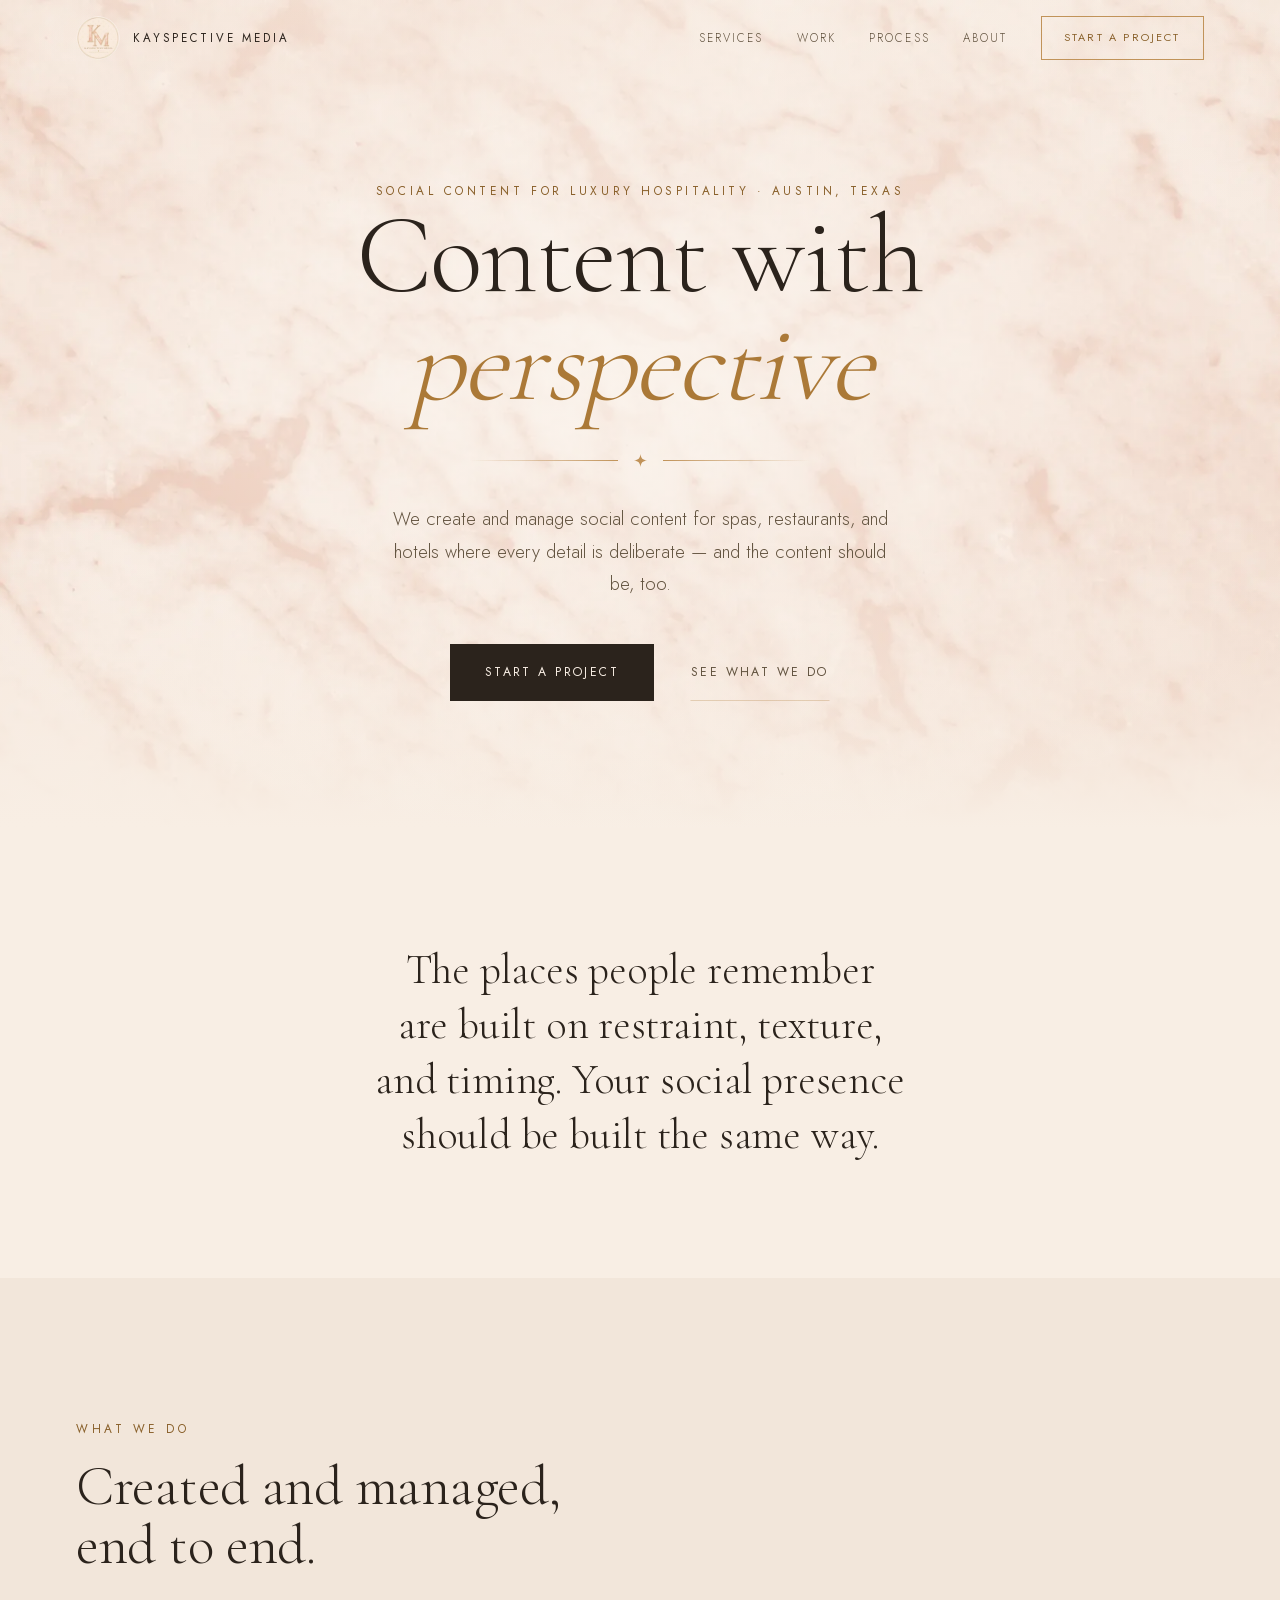
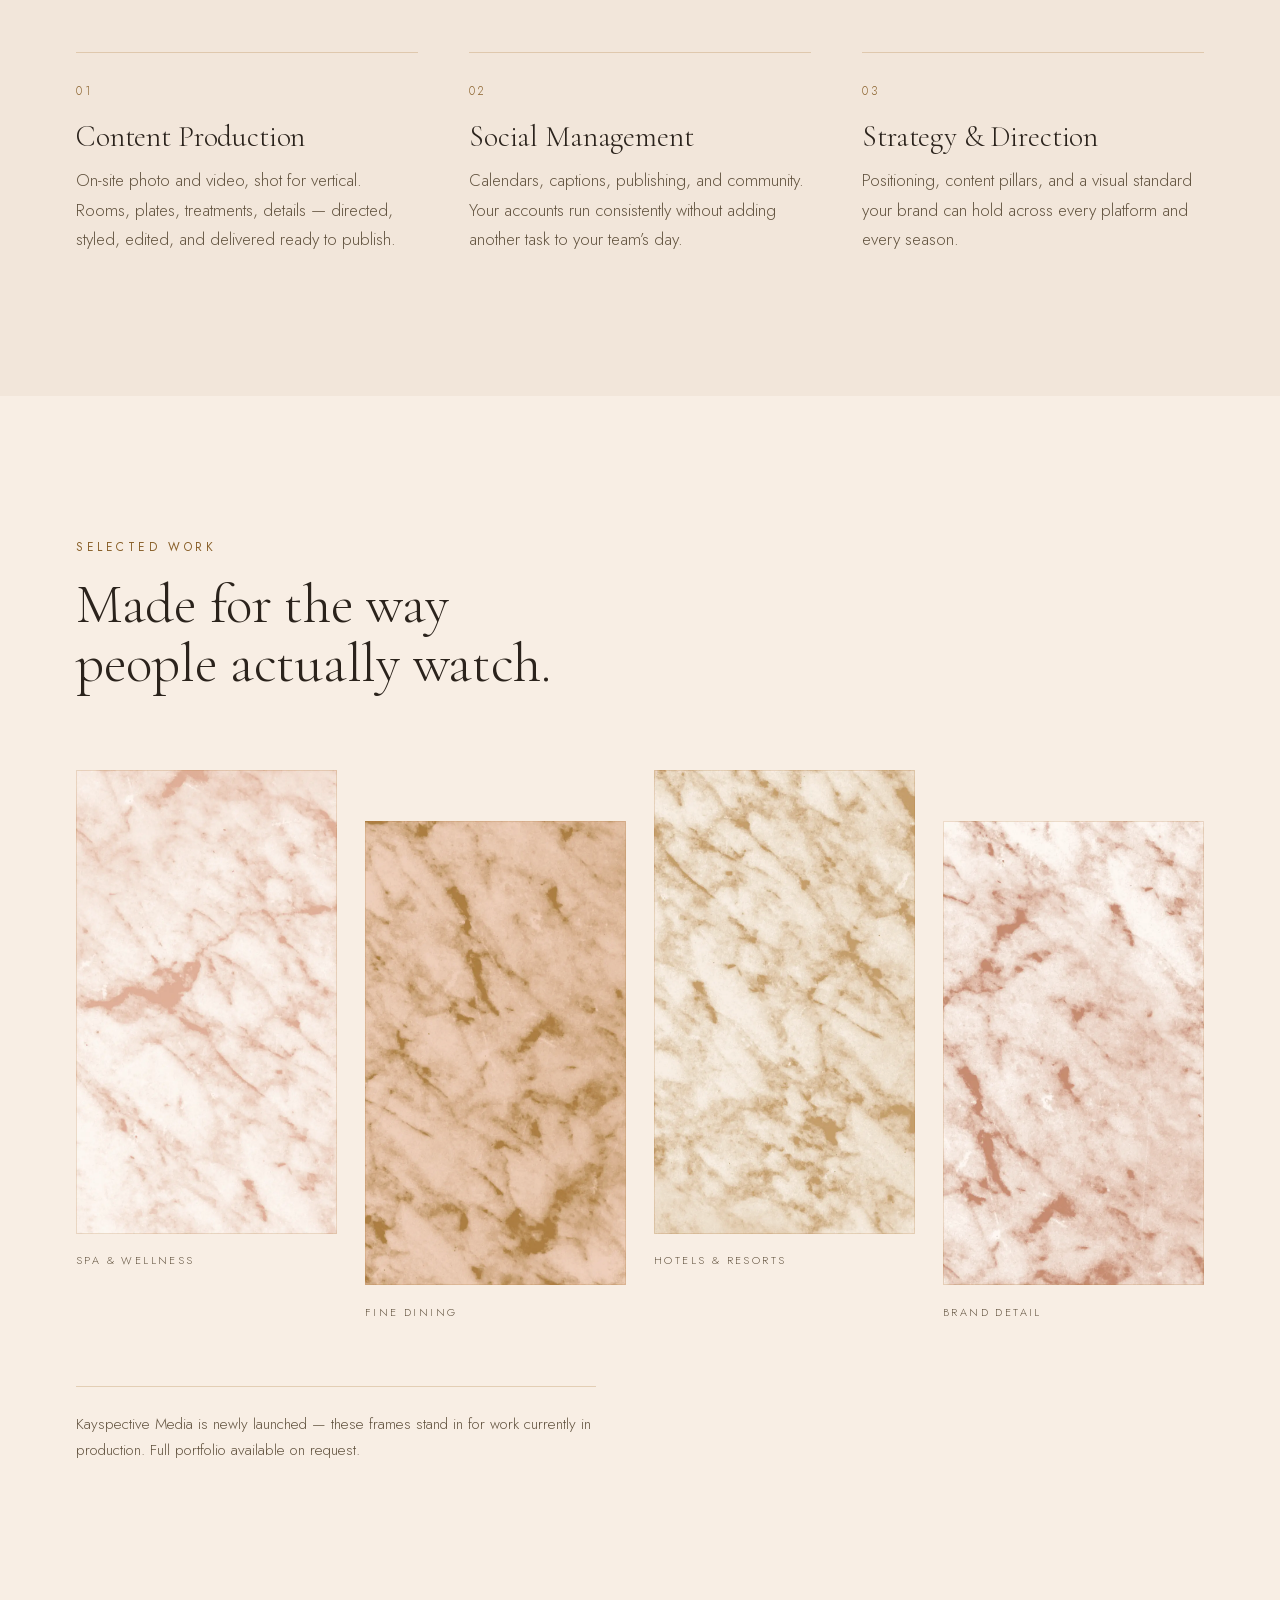
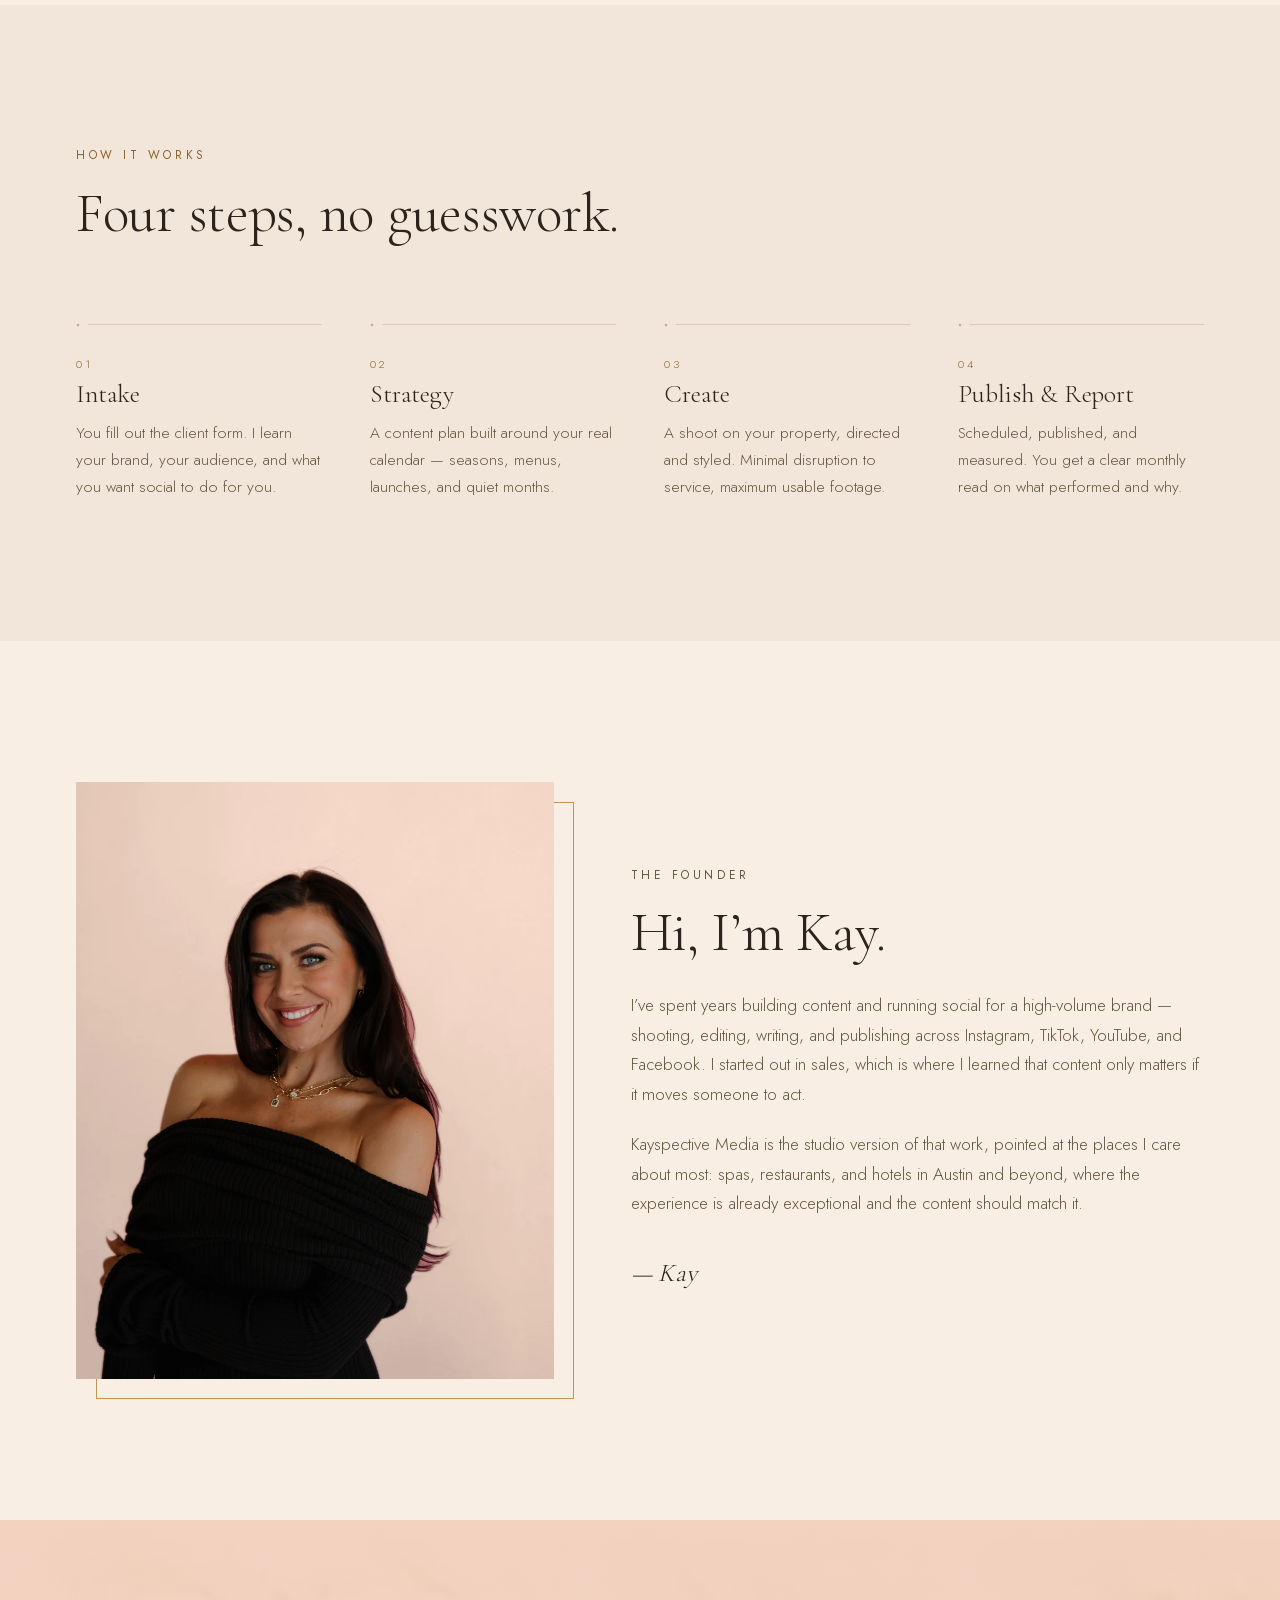
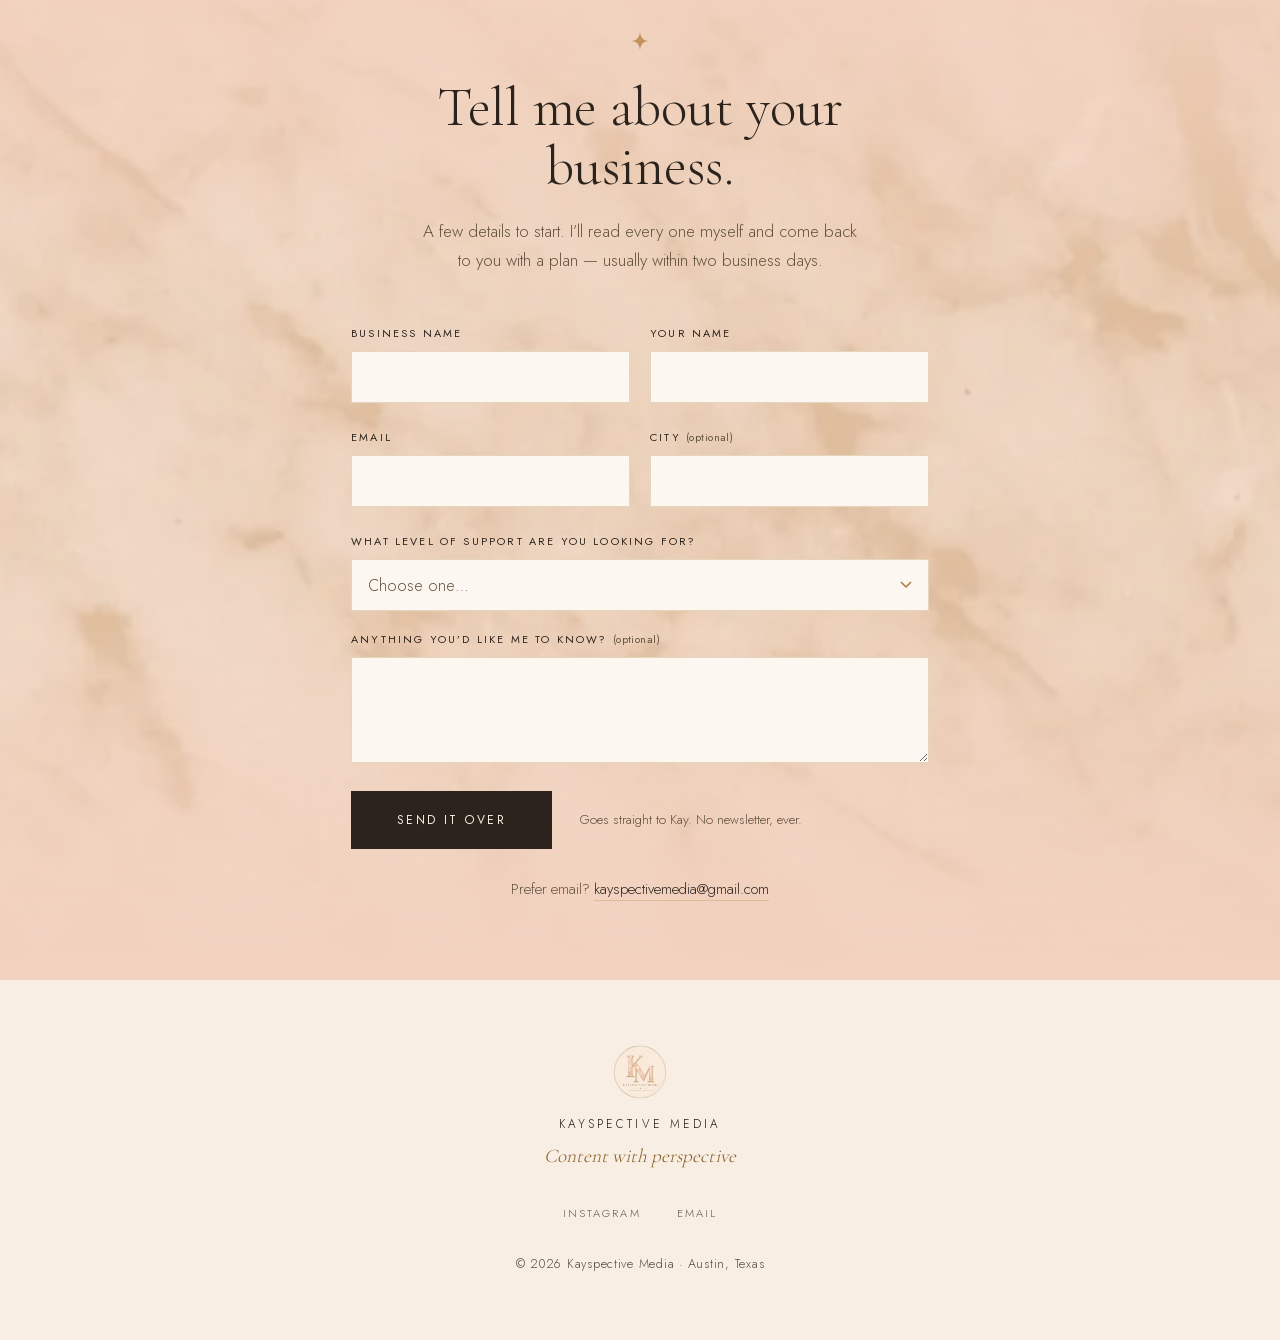
==== commit d19fff60: "Add city type-ahead via Photon Search-as-you-type on the optional city field, backed by komoot's Pho" ====
--- a/index.html
+++ b/index.html
@@ -259,31 +259,35 @@
 
     <form class="intake reveal" id="intake" method="post" action="/api/intake" novalidate>
       <div class="field-row">
-        <p class="field">
+        <div class="field">
           <label for="f-business">Business name</label>
           <input id="f-business" name="business" type="text" autocomplete="organization" required maxlength="120">
           <span class="field-error" id="e-business" hidden></span>
-        </p>
-        <p class="field">
+        </div>
+        <div class="field">
           <label for="f-name">Your name</label>
           <input id="f-name" name="name" type="text" autocomplete="name" required maxlength="120">
           <span class="field-error" id="e-name" hidden></span>
-        </p>
+        </div>
       </div>
 
       <div class="field-row">
-        <p class="field">
+        <div class="field">
           <label for="f-email">Email</label>
           <input id="f-email" name="email" type="email" autocomplete="email" inputmode="email" required maxlength="200">
           <span class="field-error" id="e-email" hidden></span>
-        </p>
-        <p class="field">
+        </div>
+        <div class="field field-combo">
           <label for="f-city">City <span class="opt">(optional)</span></label>
-          <input id="f-city" name="city" type="text" autocomplete="address-level2" maxlength="120">
-        </p>
-      </div>
-
-      <p class="field">
+          <!-- A plain text input until main.js upgrades it to a combobox. If the
+               script never runs, browser address autofill still applies. -->
+          <input id="f-city" name="city" type="text" autocomplete="address-level2"
+                 maxlength="120" autocapitalize="words" spellcheck="false">
+          <ul class="combo-list" id="city-list" role="listbox" aria-label="City suggestions" hidden></ul>
+        </div>
+      </div>
+
+      <div class="field">
         <label for="f-support">What level of support are you looking for?</label>
         <select id="f-support" name="support" required>
           <option value="" selected disabled>Choose one&hellip;</option>
@@ -294,12 +298,12 @@
           <option>Not sure yet — recommend a level after an audit</option>
         </select>
         <span class="field-error" id="e-support" hidden></span>
-      </p>
-
-      <p class="field">
+      </div>
+
+      <div class="field">
         <label for="f-message">Anything you&rsquo;d like me to know? <span class="opt">(optional)</span></label>
         <textarea id="f-message" name="message" rows="3" maxlength="2000"></textarea>
-      </p>
+      </div>
 
       <!-- Bot trap: real people never see or fill this. -->
       <p class="hp" aria-hidden="true">
@@ -335,6 +339,6 @@
   </div>
 </footer>
 
-<script src="main.js" defer></script>
+<script type="module" src="main.js"></script>
 </body>
 </html>
--- a/styles.css
+++ b/styles.css
@@ -324,7 +324,9 @@
 .cta-inner { max-width: 690px; }
 .cta .star-lg { margin: 0 auto 1.75rem; }
 .cta h2 { margin-bottom: 1.25rem; }
-.cta p { color: var(--ink-soft); margin-inline: auto; max-width: 44ch; }
+/* direct children only: `.cta p` also matched the form's <p class="field">
+   wrappers, and an auto inline margin stops a grid item stretching. */
+.cta-inner > p { color: var(--ink-soft); margin-inline: auto; max-width: 44ch; }
 .cta .btn { margin-top: 2.5rem; }
 .cta-alt { margin-top: 1.75rem !important; font-size: .92rem; }
 .cta-alt a { color: var(--ink); text-decoration: none; border-bottom: 1px solid var(--hairline); }
@@ -337,7 +339,7 @@
 .intake { margin-top: clamp(2.25rem, 4vw, 3rem); text-align: left; }
 
 .field-row { display: grid; gap: 0 1.25rem; grid-template-columns: 1fr 1fr; }
-.field { margin: 0 0 1.15rem; }
+.field { margin: 0 0 1.15rem; max-width: none; margin-inline: 0; }
 
 .field label {
   display: block; margin-bottom: .5rem;
@@ -390,7 +392,9 @@
   margin-top: 1.75rem;
 }
 .form-foot .btn { margin-top: 0 !important; }
-.form-note { font-size: .84rem; color: var(--ink-soft); margin: 0 !important; max-width: 24ch; text-align: left; }
+/* no max-width: the flex row already bounds it, and a cap forced a two-line
+   wrap in space that fits one. */
+.form-note { font-size: .84rem; color: var(--ink-soft); margin: 0 !important; text-align: left; flex: 1 1 14rem; }
 
 .intake[data-sending] { opacity: .6; pointer-events: none; }
 
@@ -408,6 +412,37 @@
 
 @media (max-width: 560px) {
   .field-row { grid-template-columns: 1fr; }
+}
+
+
+/* ── city type-ahead ─────────────────────────────────────────────────────── */
+.field-combo { position: relative; }
+
+.combo-list {
+  position: absolute; z-index: 20; left: 0; right: 0; top: 100%;
+  margin: -1px 0 0; padding: 0; list-style: none;
+  background: var(--cream-lift);
+  border: 1px solid var(--gold-deep);
+  max-height: 15rem; overflow-y: auto;
+  box-shadow: 0 12px 28px rgba(43, 35, 28, .12);
+}
+.combo-list[hidden] { display: none; }
+
+.combo-option {
+  padding: .7rem 1rem;
+  font-size: .95rem; color: var(--ink);
+  cursor: pointer;
+  border-bottom: 1px solid var(--hairline);
+}
+.combo-option:last-child { border-bottom: 0; }
+/* aria-selected drives the visual state so pointer and keyboard agree */
+.combo-option[aria-selected="true"] { background: var(--blush); }
+
+.combo-empty { padding: .7rem 1rem; font-size: .9rem; color: var(--ink-soft); }
+
+.visually-hidden {
+  position: absolute; width: 1px; height: 1px; margin: -1px;
+  padding: 0; overflow: hidden; clip-path: inset(50%); white-space: nowrap;
 }
 
 /* ── footer ──────────────────────────────────────────────────────────────── */
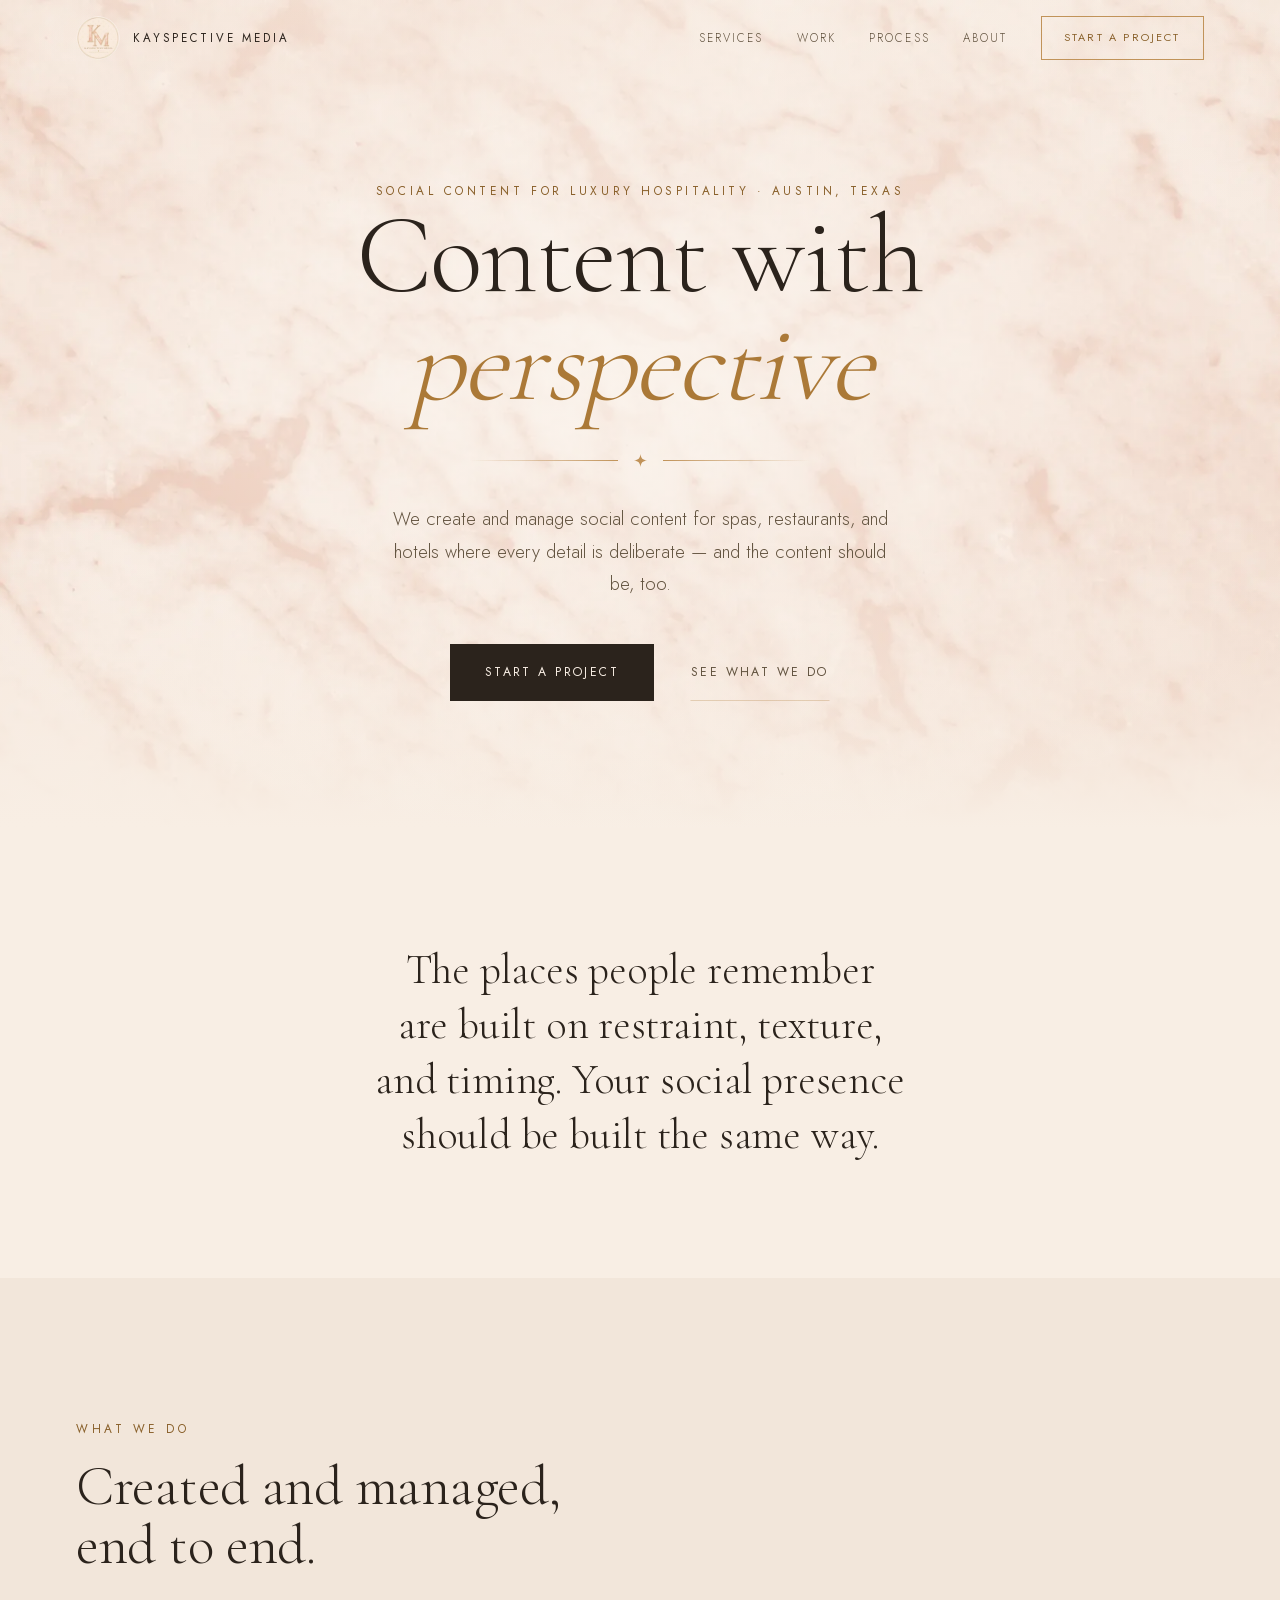
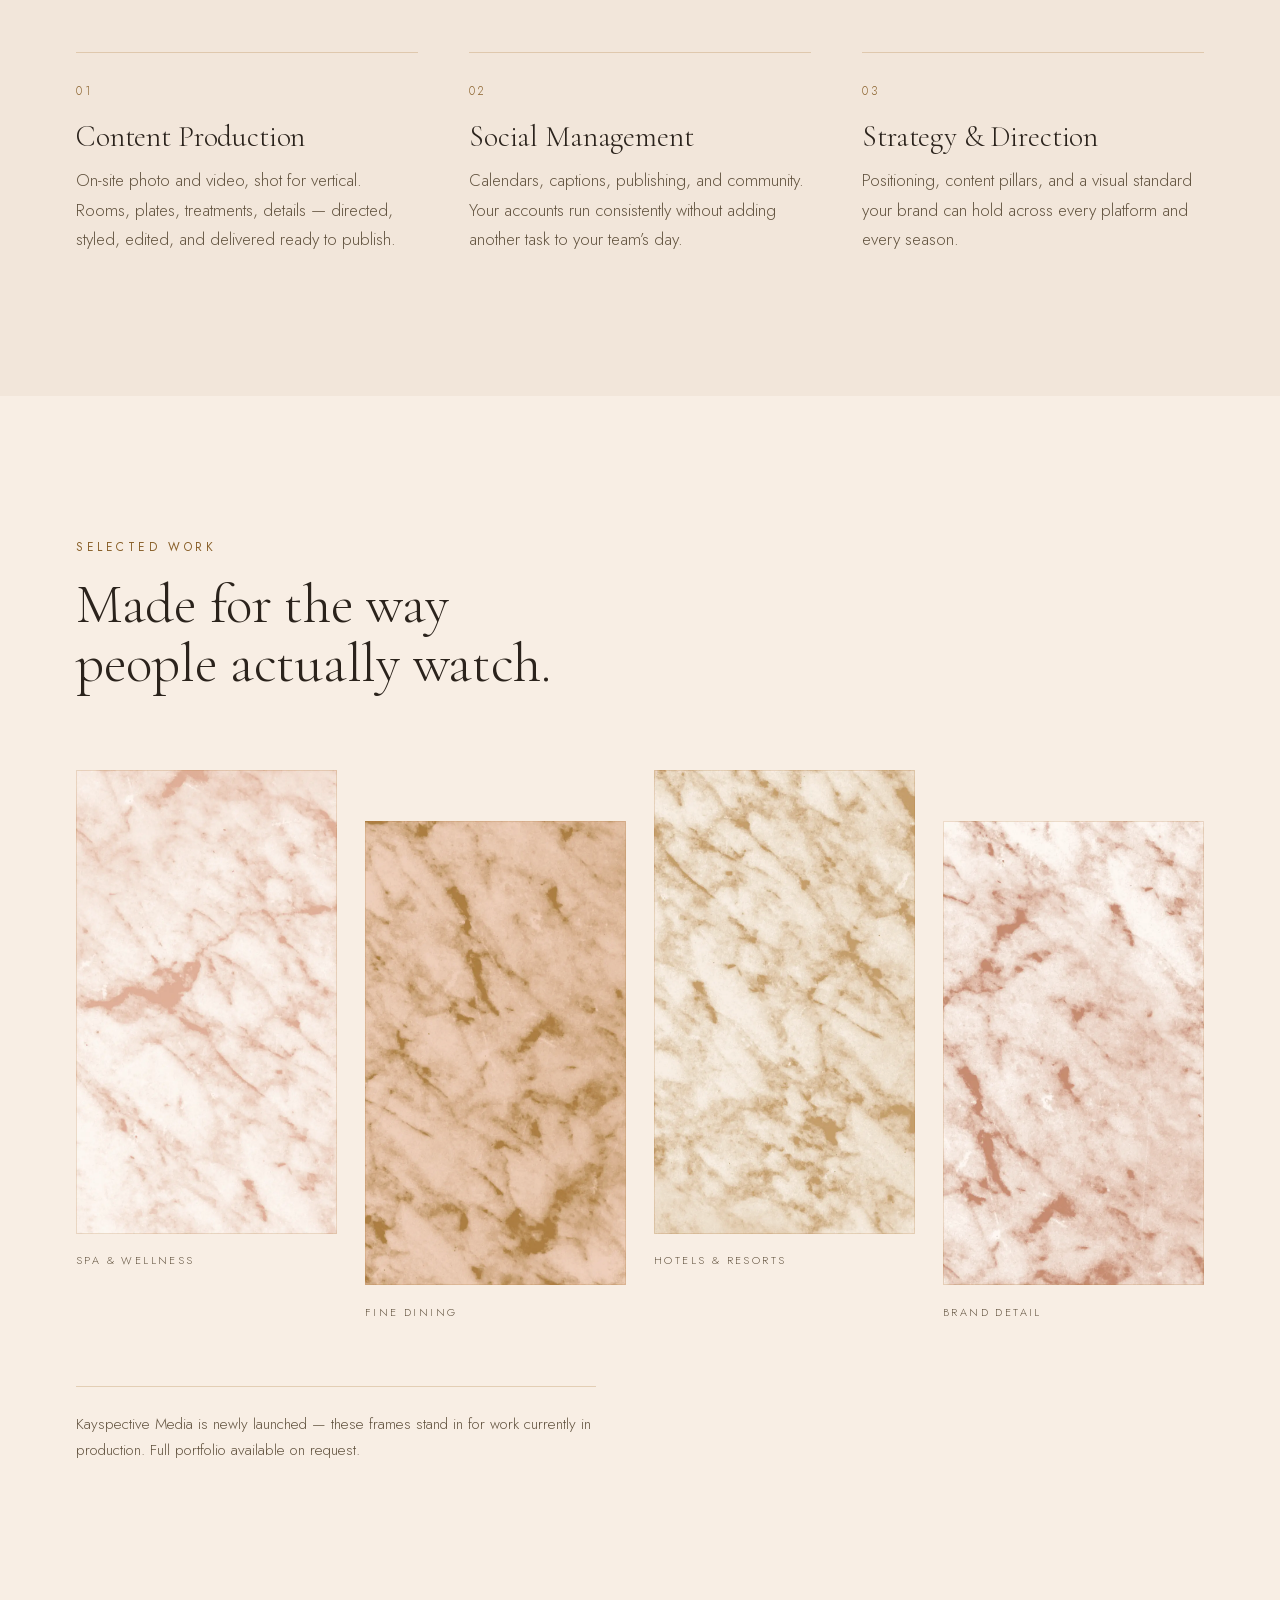
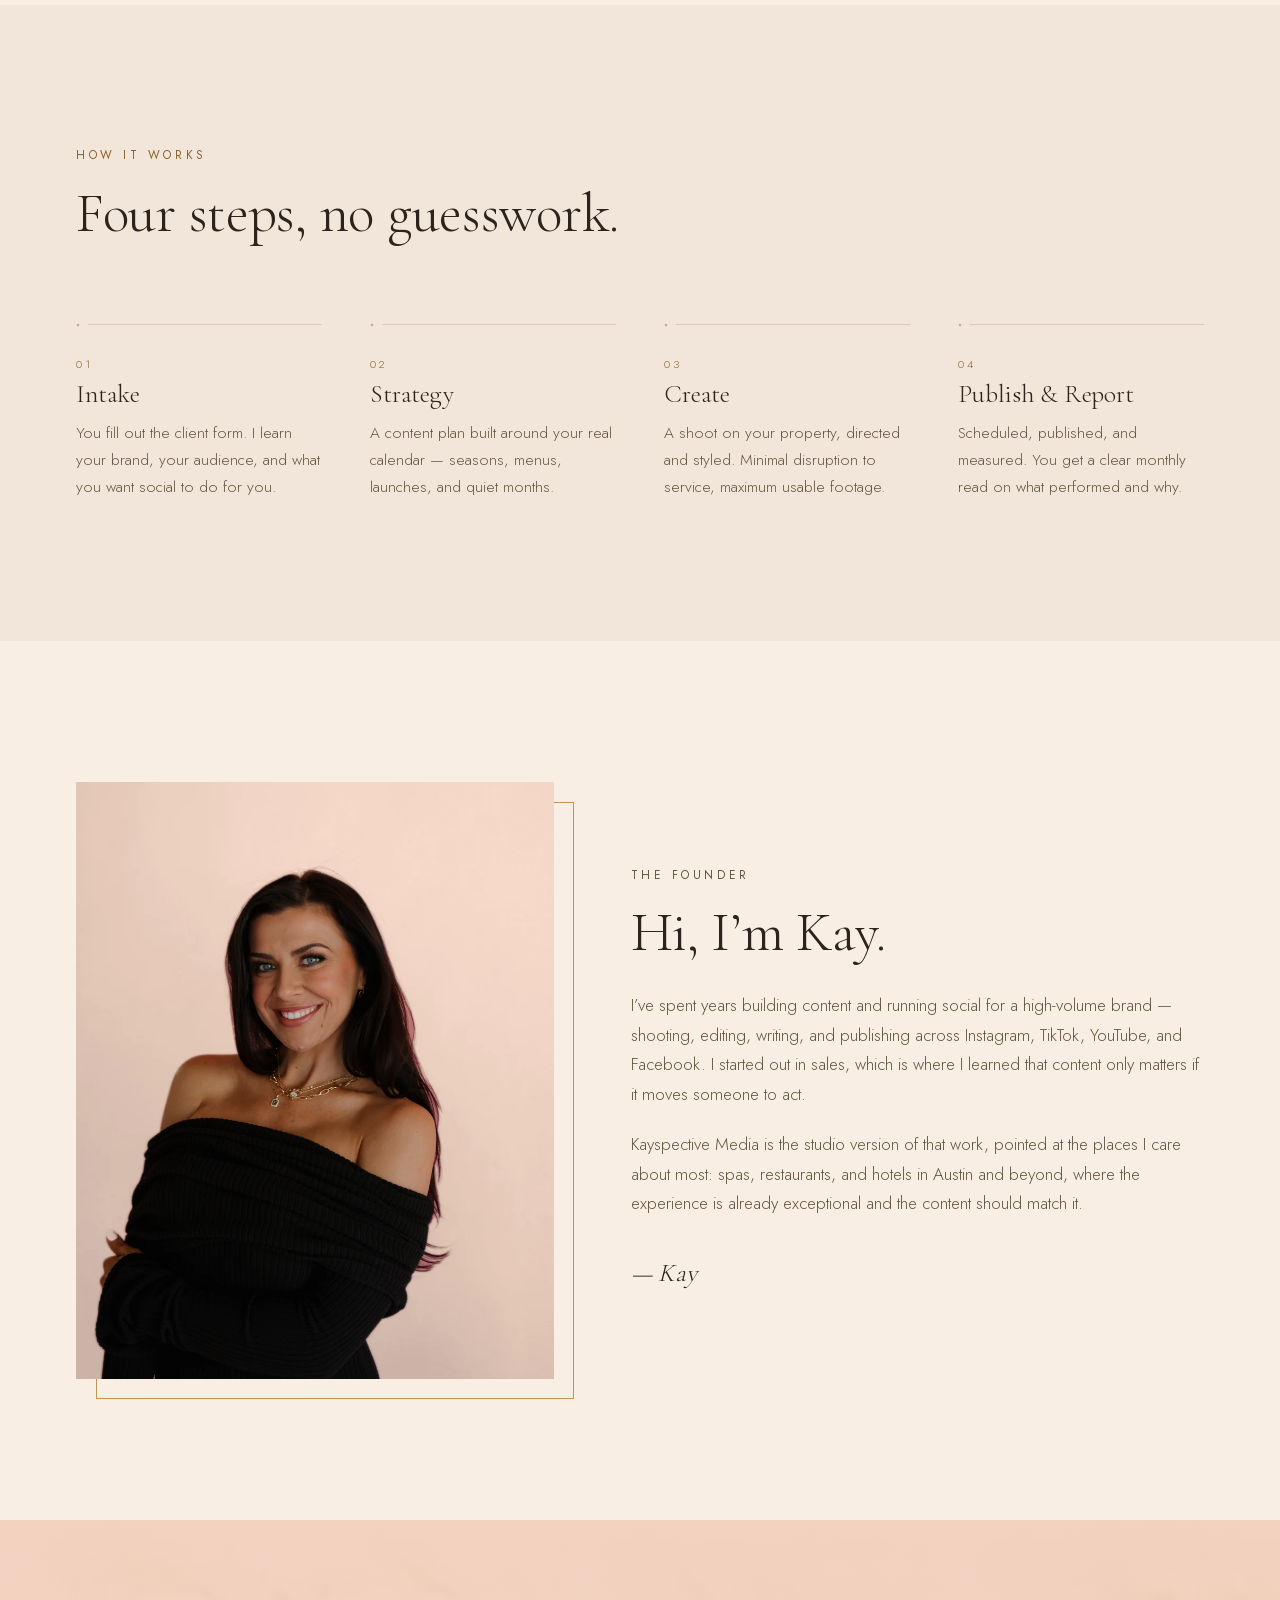
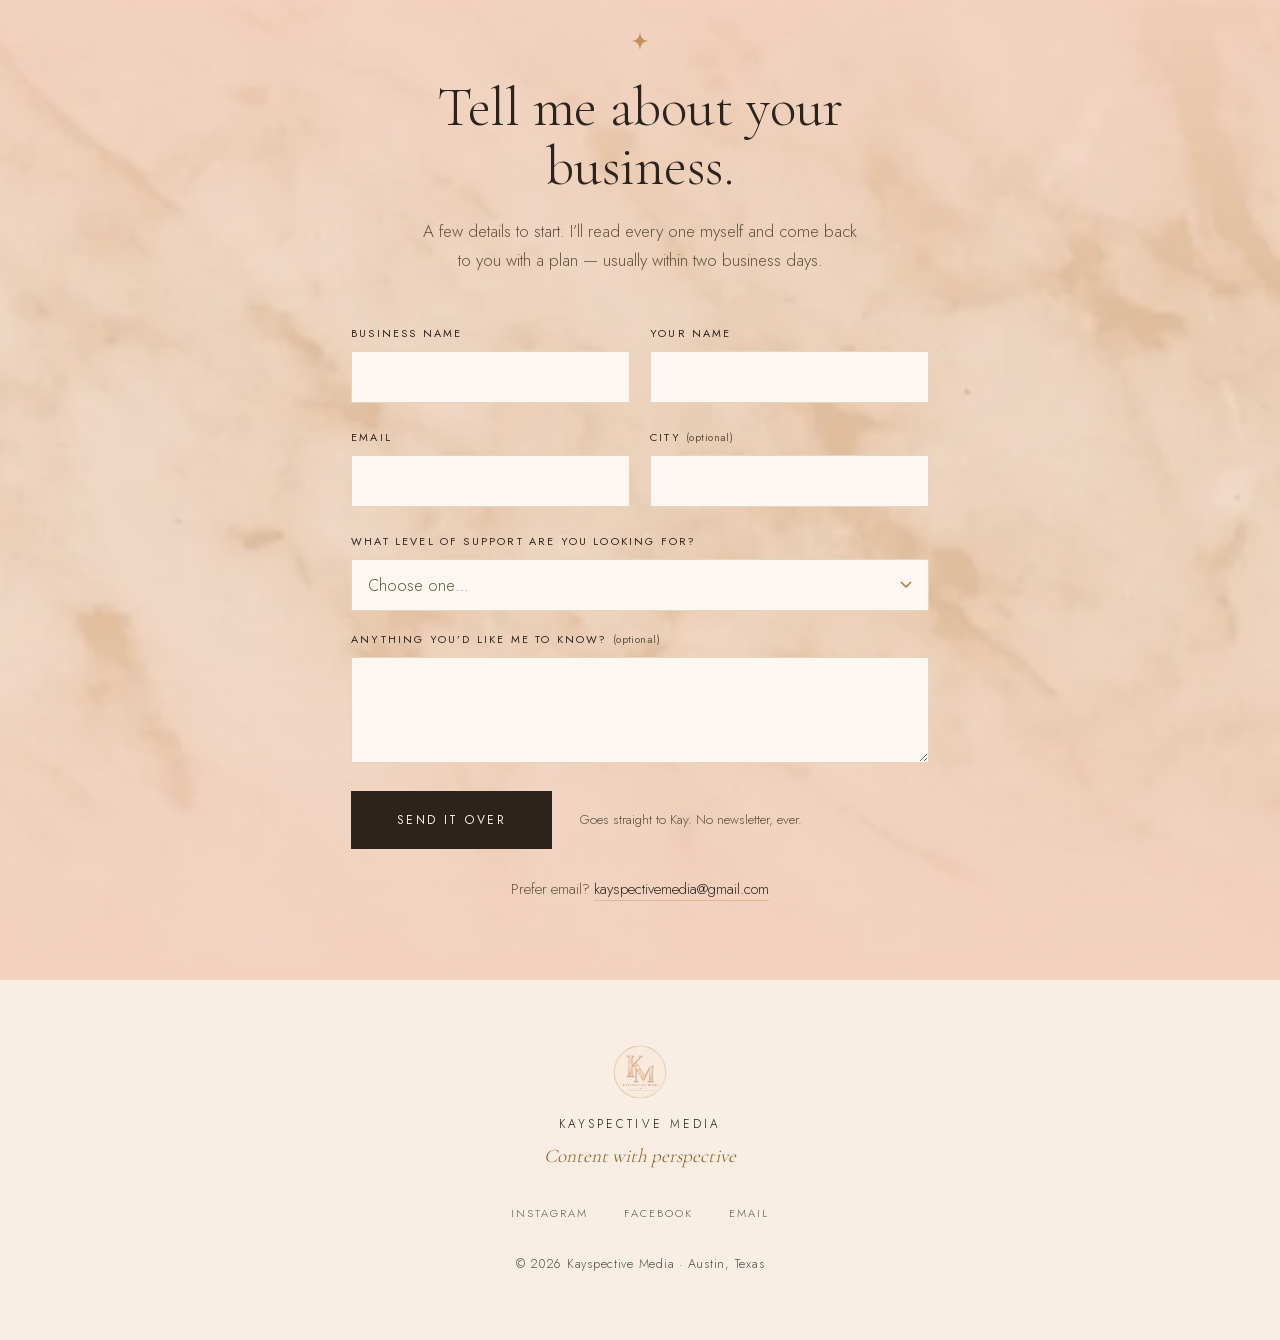
==== commit 5bae5e44: "Deploy from CI, add Turnstile, link the Facebook page Deploys now run on push to main via GitHub Act" ====
--- a/index.html
+++ b/index.html
@@ -50,10 +50,12 @@
   "founder": { "@type": "Person", "name": "Kaylin Mee" },
   "address": { "@type": "PostalAddress", "addressLocality": "Austin", "addressRegion": "TX", "addressCountry": "US" },
   "areaServed": { "@type": "City", "name": "Austin" },
-  "sameAs": ["https://www.instagram.com/kayspective.media"],
+  "sameAs": ["https://www.instagram.com/kayspective.media",
+             "https://www.facebook.com/profile.php?id=61593533099019"],
   "knowsAbout": ["Social media content creation", "Social media management", "Content strategy", "Hospitality marketing"]
 }
 </script>
+<script src="https://challenges.cloudflare.com/turnstile/v0/api.js" async defer></script>
 </head>
 <body>
 <a class="skip-link" href="#main">Skip to content</a>
@@ -311,6 +313,22 @@
         <input id="f-website" name="website" type="text" tabindex="-1" autocomplete="off">
       </p>
 
+      <!-- Managed widget in interaction-only mode: invisible for ordinary
+           visitors, and only materialises as a checkbox when Cloudflare's risk
+           signals call for one. It injects the cf-turnstile-response token into
+           this form, which the Function verifies. -->
+      <div class="turnstile cf-turnstile"
+           data-sitekey="0x4AAAAAAEWW2EXfVwod5ZQl"
+           data-appearance="interaction-only"
+           data-action="intake"
+           data-theme="light"></div>
+      <noscript>
+        <p class="form-note form-note-noscript">This form needs JavaScript to verify
+          you&rsquo;re human. With it switched off, please email
+          <a href="mailto:kayspectivemedia@gmail.com">kayspectivemedia@gmail.com</a>
+          instead and I&rsquo;ll pick it up.</p>
+      </noscript>
+
       <div class="form-foot">
         <button class="btn btn-solid btn-lg" type="submit" id="intake-submit">Send it over</button>
         <p class="form-note">Goes straight to Kay. No newsletter, ever.</p>
@@ -333,6 +351,7 @@
     </div>
     <nav class="footer-links" aria-label="Footer">
       <a href="https://www.instagram.com/kayspective.media" target="_blank" rel="noopener">Instagram</a>
+      <a href="https://www.facebook.com/profile.php?id=61593533099019" target="_blank" rel="noopener">Facebook</a>
       <a href="mailto:kayspectivemedia@gmail.com">Email</a>
     </nav>
     <p class="footer-legal">&copy; 2026 Kayspective Media &middot; Austin, Texas</p>
--- a/styles.css
+++ b/styles.css
@@ -395,6 +395,13 @@
 /* no max-width: the flex row already bounds it, and a cap forced a two-line
    wrap in space that fits one. */
 .form-note { font-size: .84rem; color: var(--ink-soft); margin: 0 !important; text-align: left; flex: 1 1 14rem; }
+
+/* Turnstile in interaction-only mode injects its iframe but shows nothing for
+   ordinary visitors, so the container must not reserve vertical space of its
+   own -- line-height: 0 keeps the inline box from adding a stray text row. The
+   form-foot below already carries the separation a visible challenge needs. */
+.turnstile { line-height: 0; }
+.form-note-noscript { margin-top: 1.5rem !important; max-width: 48ch; flex: none; }
 
 .intake[data-sending] { opacity: .6; pointer-events: none; }
 
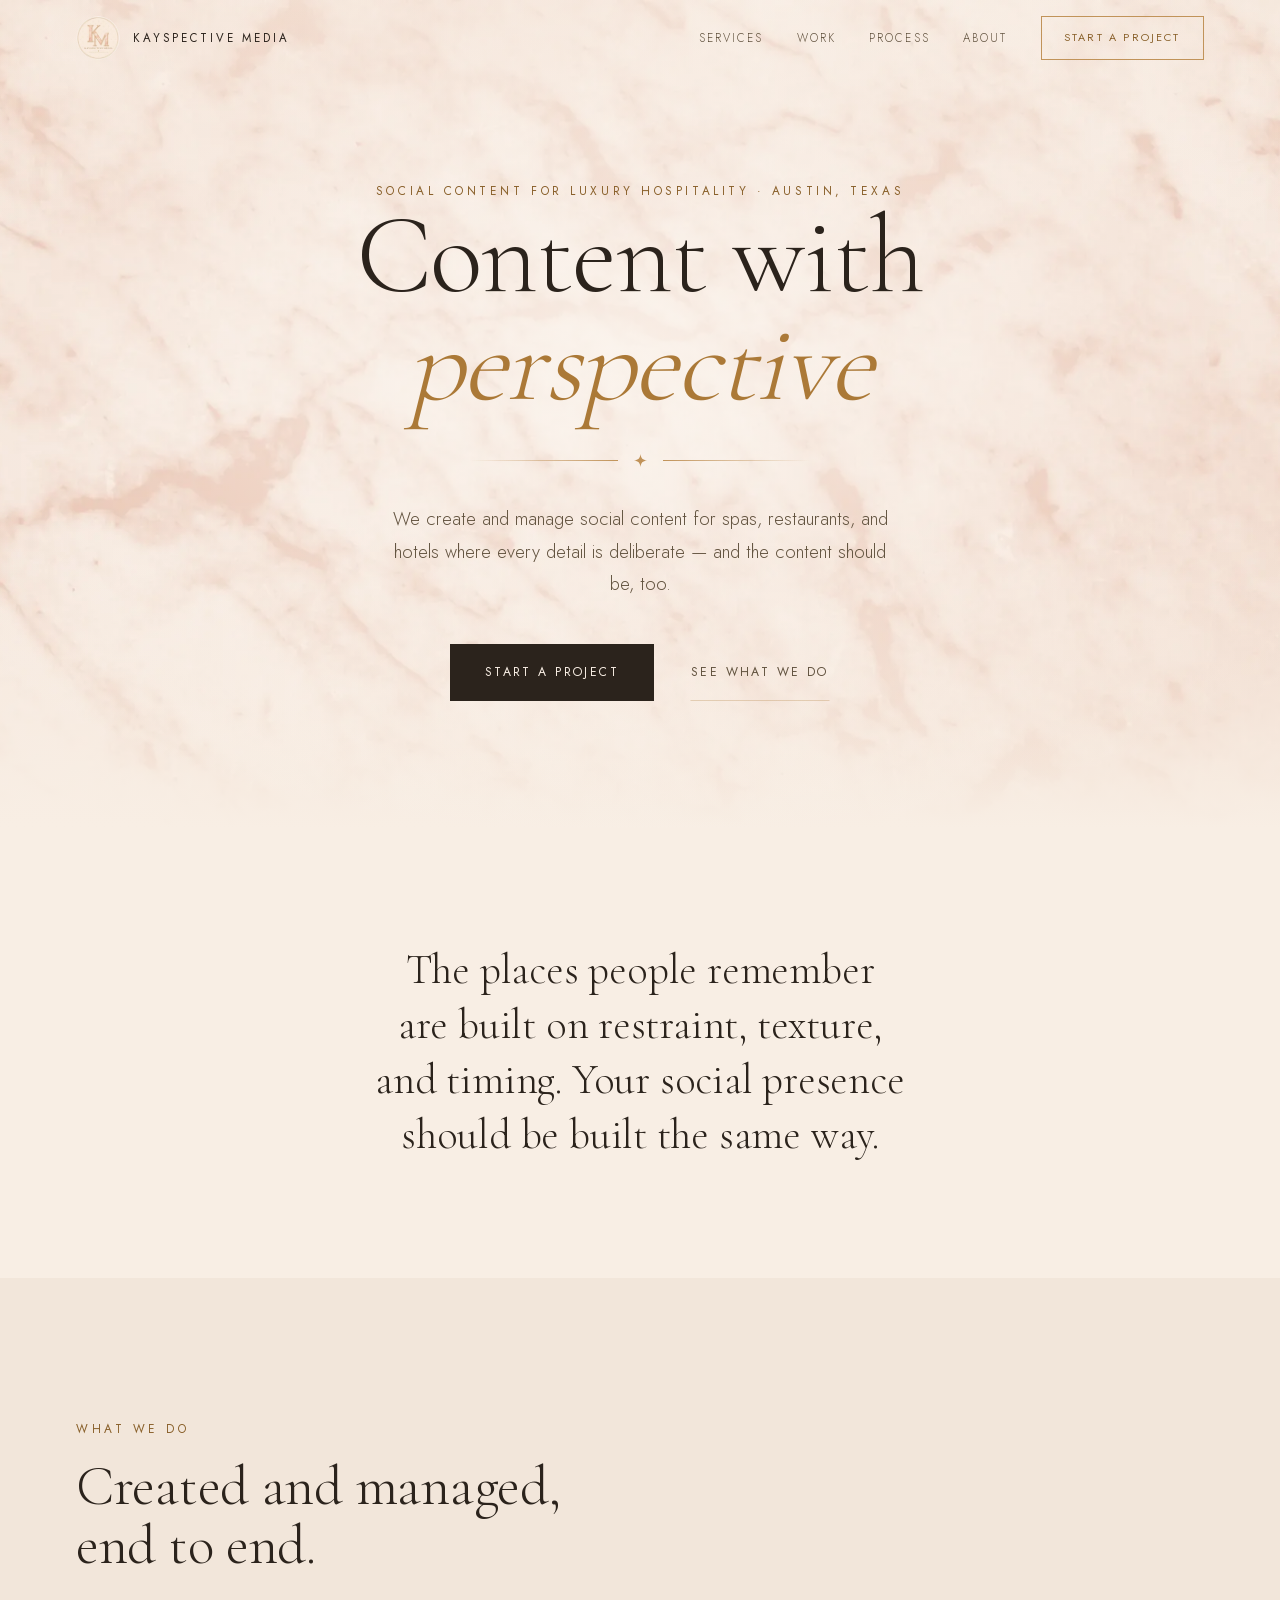
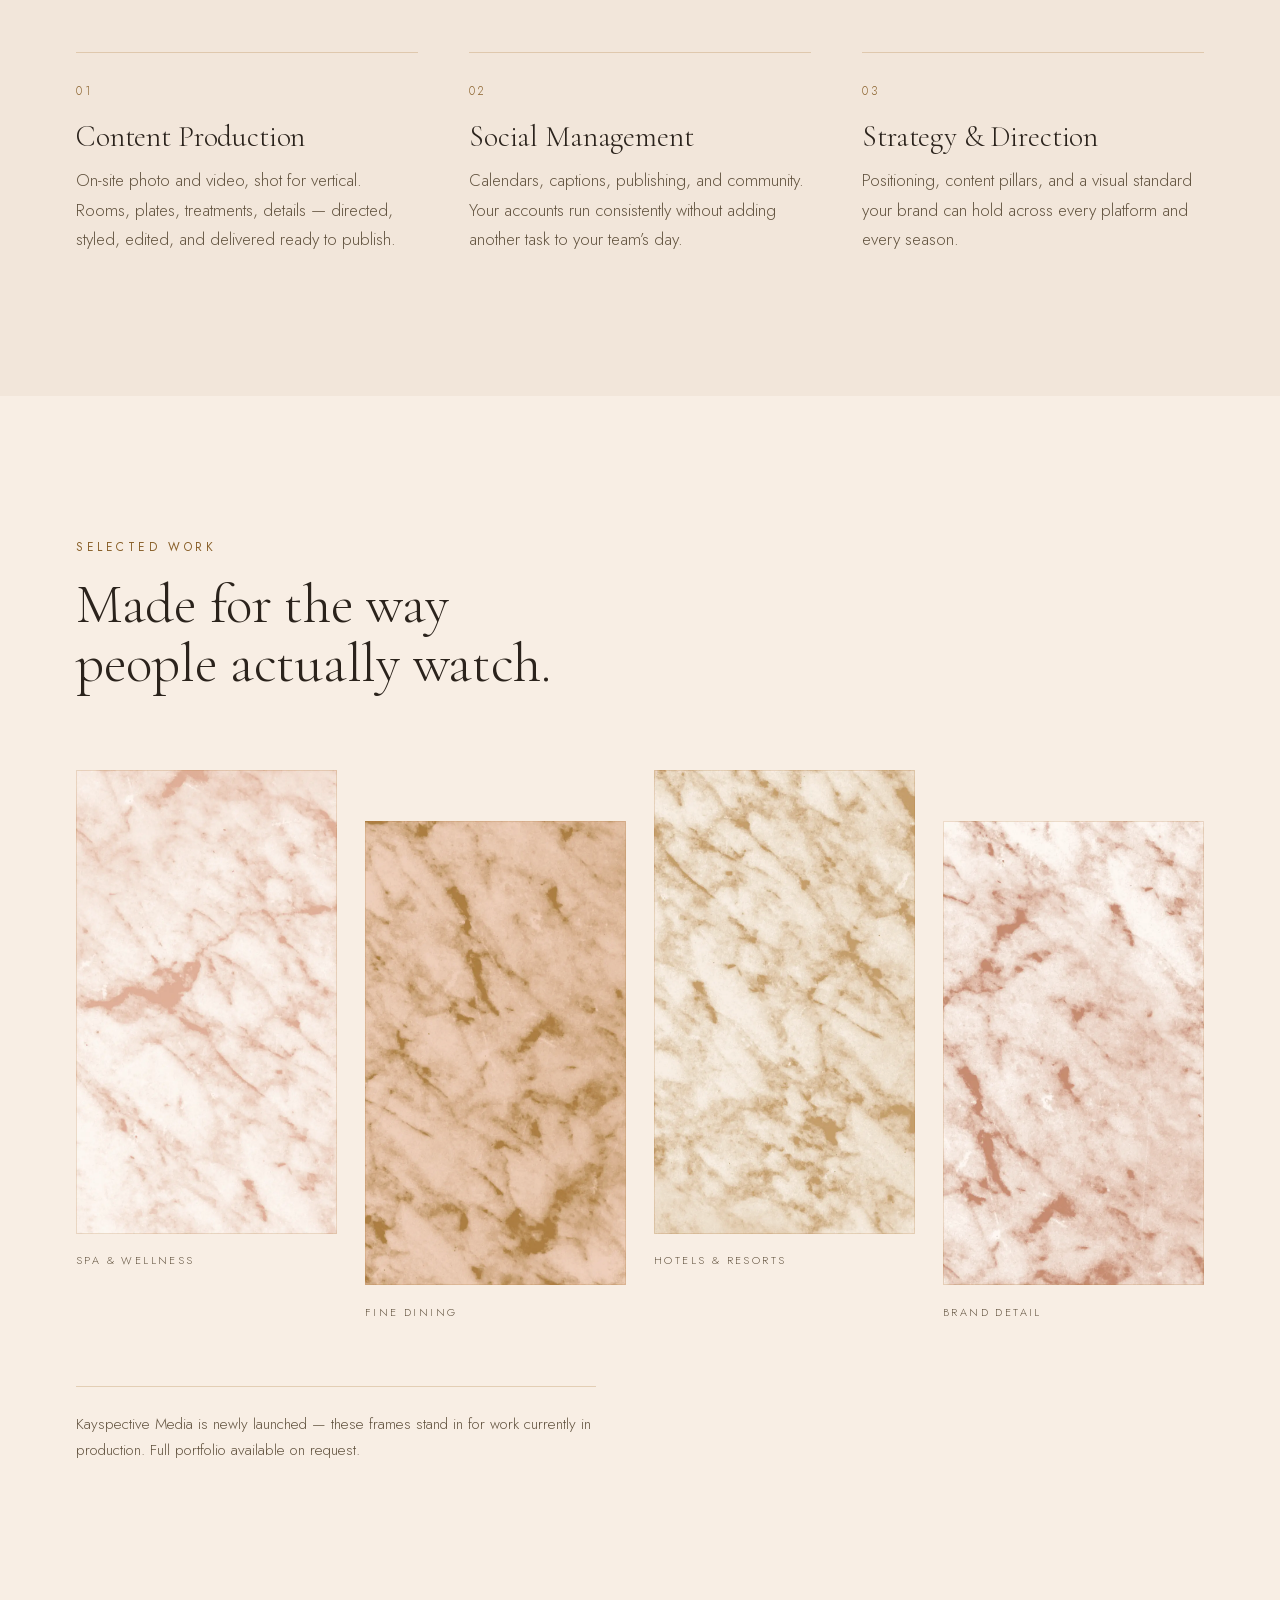
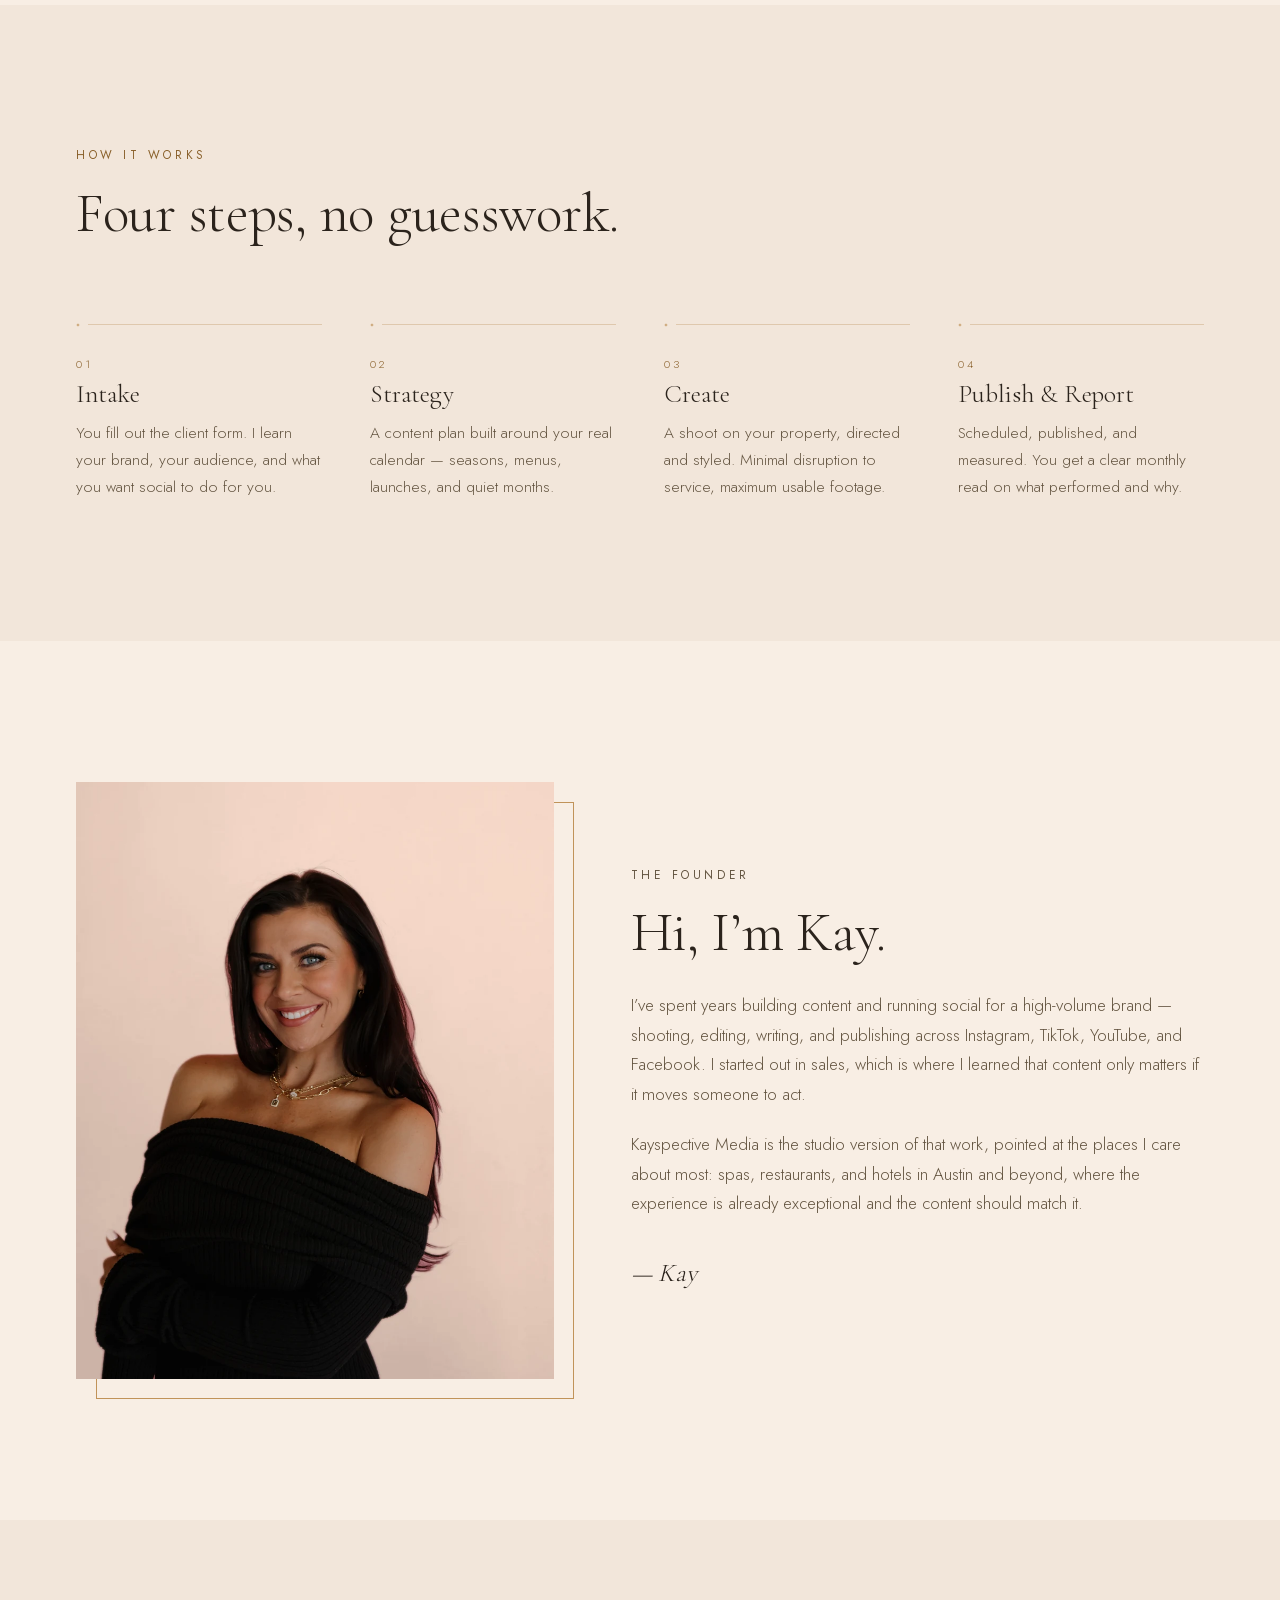
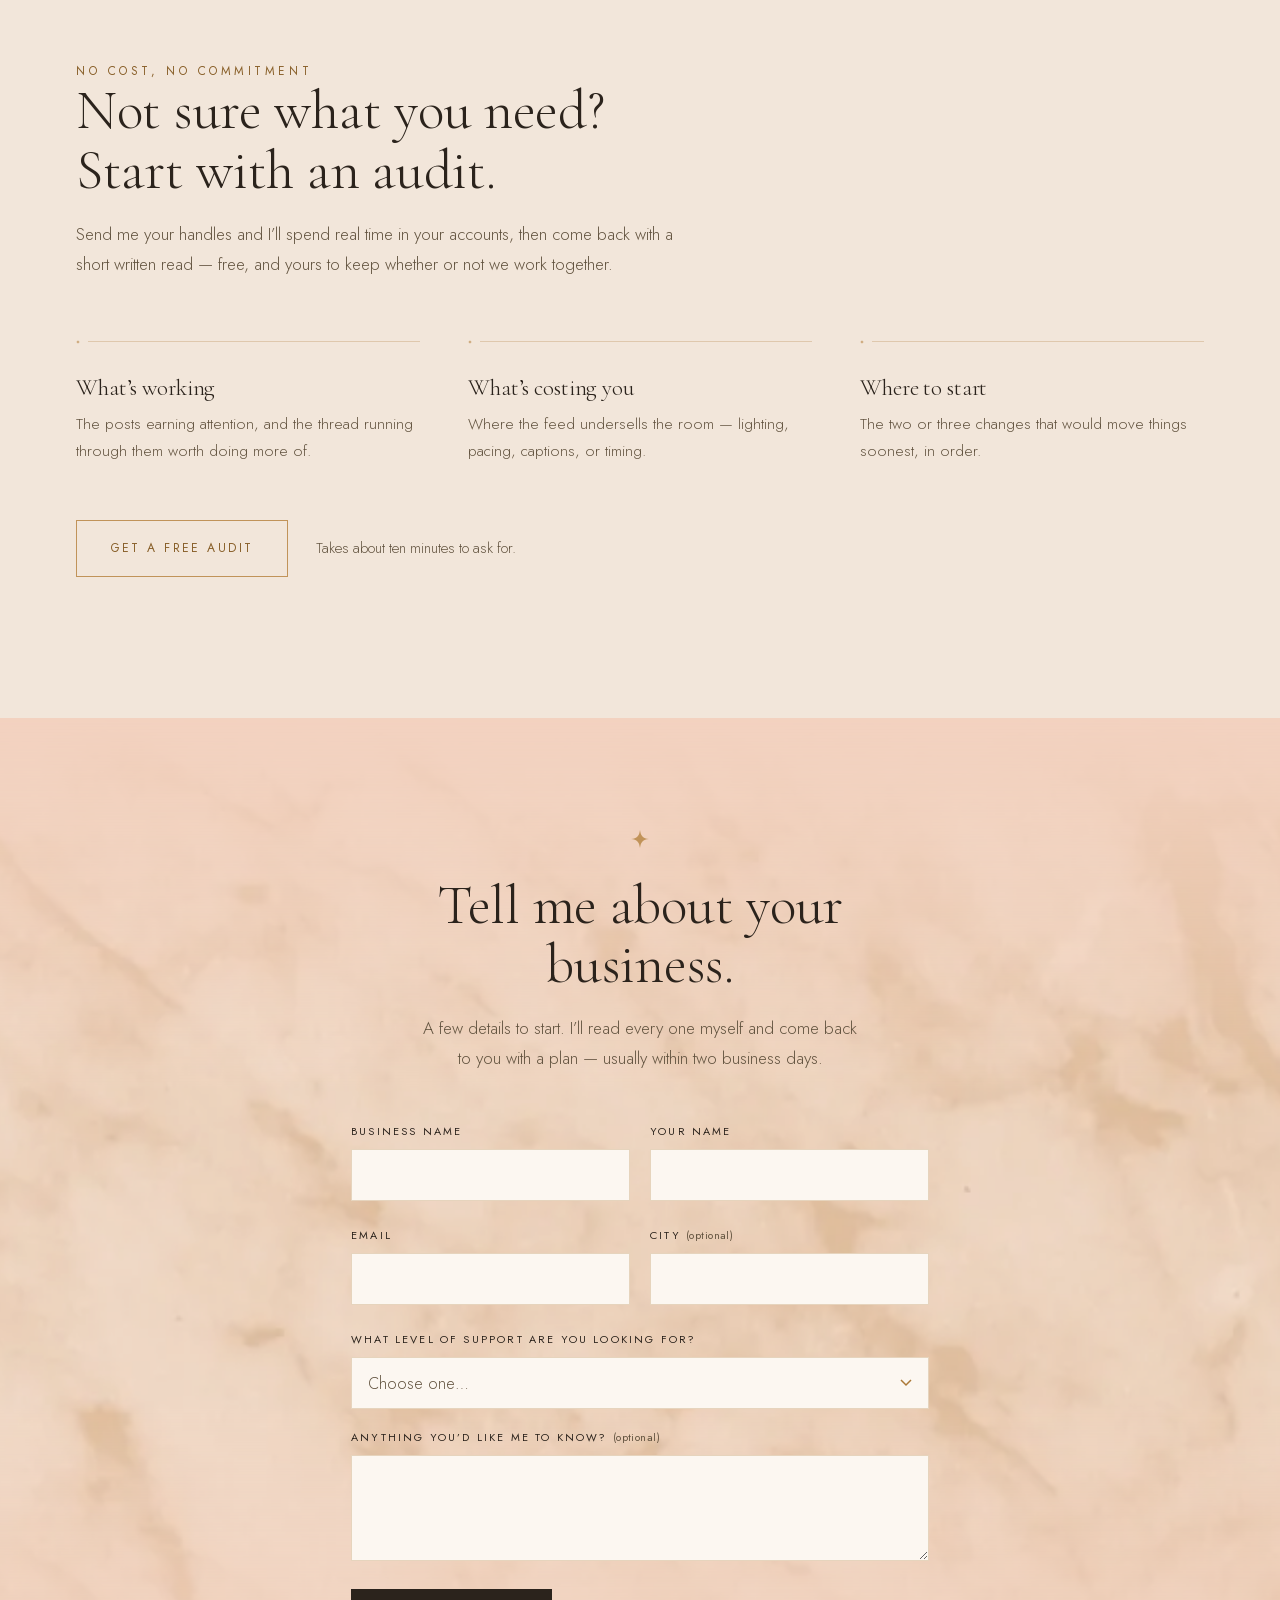
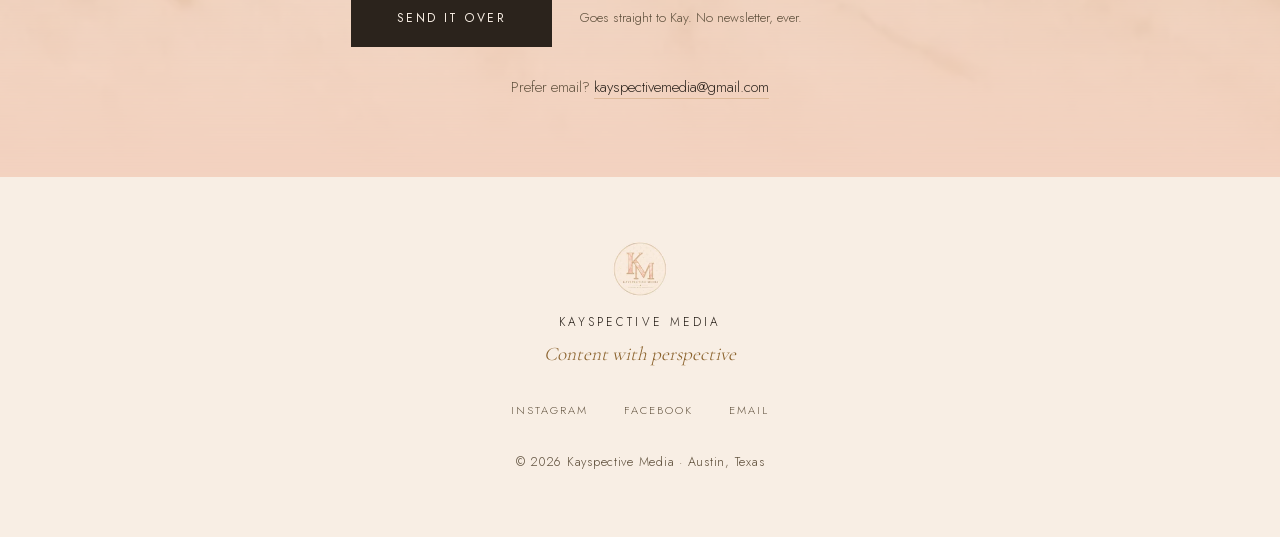
==== commit 908296c9: "Add three conversion surfaces: reel video, sticky CTA, audit offer A content studio whose site shows" ====
--- a/index.html
+++ b/index.html
@@ -248,6 +248,45 @@
   </div>
 </section>
 
+<!-- ══ FREE AUDIT ════════════════════════════════════════════════════════ -->
+<!-- The low-commitment first step. Cold traffic arriving from Instagram is not
+     ready to describe its whole operation to a studio it met a minute ago; this
+     asks for nothing but a handle and feeds the same form. -->
+<section class="section section-sand audit" id="audit">
+  <div class="shell audit-inner">
+    <!-- COPY: provisional -->
+    <p class="eyebrow reveal">No cost, no commitment</p>
+    <h2 class="reveal">Not sure what you need?<br>Start with an audit.</h2>
+    <p class="audit-lead reveal">Send me your handles and I&rsquo;ll spend real time in your accounts,
+      then come back with a short written read &mdash; free, and yours to keep whether or not we work
+      together.</p>
+
+    <ul class="audit-list">
+      <li class="audit-item reveal">
+        <svg class="star" width="12" height="12" aria-hidden="true"><use href="#star"/></svg>
+        <h3>What&rsquo;s working</h3>
+        <p>The posts earning attention, and the thread running through them worth doing more of.</p>
+      </li>
+      <li class="audit-item reveal">
+        <svg class="star" width="12" height="12" aria-hidden="true"><use href="#star"/></svg>
+        <h3>What&rsquo;s costing you</h3>
+        <p>Where the feed undersells the room &mdash; lighting, pacing, captions, or timing.</p>
+      </li>
+      <li class="audit-item reveal">
+        <svg class="star" width="12" height="12" aria-hidden="true"><use href="#star"/></svg>
+        <h3>Where to start</h3>
+        <p>The two or three changes that would move things soonest, in order.</p>
+      </li>
+    </ul>
+
+    <p class="audit-foot reveal">
+      <a class="btn btn-outline" href="#contact" data-support="audit">Get a free audit</a>
+      <span class="audit-time">Takes about ten minutes to ask for.</span>
+    </p>
+    <!-- /COPY -->
+  </div>
+</section>
+
 <!-- ══ CLOSING CTA / INTAKE ══════════════════════════════════════════════ -->
 <section class="cta" id="contact">
   <div class="cta-band" aria-hidden="true"></div>
@@ -297,7 +336,7 @@
           <option>Consistent Content — 3 videos a week</option>
           <option>Growth Content — 5 videos a week</option>
           <option>Daily Content — showing up every day</option>
-          <option>Not sure yet — recommend a level after an audit</option>
+          <option data-key="audit">Not sure yet — recommend a level after an audit</option>
         </select>
         <span class="field-error" id="e-support" hidden></span>
       </div>
@@ -342,6 +381,14 @@
 </section>
 </main>
 
+<!-- Small screens only. Below the nav breakpoint the header's button is inside
+     the collapsed drawer, leaving the hero button as the page's only call to
+     action -- and it is gone after one swipe. main.js raises this once the hero
+     leaves and lowers it again at the form. -->
+<div class="sticky-cta" id="sticky-cta">
+  <a class="btn btn-solid" href="#contact">Start a project</a>
+</div>
+
 <footer class="site-footer">
   <div class="shell footer-inner">
     <div class="footer-brand">
--- a/styles.css
+++ b/styles.css
@@ -265,6 +265,60 @@
   padding-top: 1.5rem; border-top: 1px solid var(--hairline);
 }
 
+/* Video upgrade. The still <picture> keeps carrying the layout and the clip is
+   laid over it, so there is no shift when the first frame paints and a failed
+   clip simply leaves the poster standing. It stays transparent until playback
+   actually starts -- preload="none" means the element is blank before that. */
+.reel video {
+  position: absolute; inset: 0;
+  width: 100%; height: 100%;
+  object-fit: cover;
+  opacity: 0;
+  filter: saturate(.94) contrast(1.02);   /* match the stills */
+  transition: opacity .5s var(--ease);
+}
+.reel.is-playing video { opacity: 1; }
+
+/* WCAG 2.2.2: anything that moves for more than five seconds needs a stop.
+   Always present on touch, revealed by hover or keyboard focus elsewhere. */
+.reel-toggle {
+  position: absolute; top: .75rem; right: .75rem;
+  display: none;
+  width: 44px; height: 44px;
+  align-items: center; justify-content: center;
+  background: rgba(252, 247, 241, .88);
+  backdrop-filter: saturate(180%) blur(8px);
+  border: 1px solid var(--hairline);
+  border-radius: 50%;
+  cursor: pointer;
+  transition: opacity .3s var(--ease), background-color .3s var(--ease);
+}
+.reel.has-video .reel-toggle { display: flex; }
+.reel-toggle:hover { background: var(--cream-lift); }
+.reel-toggle::before, .reel-toggle::after { content: ''; display: block; background: var(--ink); }
+/* paused -- a triangle drawn with borders */
+.reel-toggle::before {
+  width: 0; height: 0; margin-left: 3px;
+  background: none;
+  border-style: solid; border-width: 6px 0 6px 10px;
+  border-color: transparent transparent transparent var(--ink);
+}
+.reel-toggle::after { display: none; }
+/* playing -- two bars */
+.reel.is-playing .reel-toggle::before {
+  width: 3px; height: 13px; margin: 0 2px 0 0;
+  background: var(--ink); border: 0;
+}
+.reel.is-playing .reel-toggle::after {
+  display: block; width: 3px; height: 13px; margin-left: 2px;
+}
+@media (hover: hover) {
+  .reel.has-video .reel-toggle { opacity: 0; }
+  .reel:hover .reel-toggle,
+  .reel:focus-within .reel-toggle,
+  .reel-toggle:focus-visible { opacity: 1; }
+}
+
 /* ── process ─────────────────────────────────────────────────────────────── */
 .process {
   list-style: none; padding: 0;
@@ -307,6 +361,37 @@
   font-family: var(--serif); font-size: 1.6rem; font-style: italic;
   color: var(--ink) !important; margin-top: 2rem !important;
 }
+
+/* ── free audit ──────────────────────────────────────────────────────────── */
+.audit h2 { margin-bottom: 1.25rem; }
+.audit-lead {
+  color: var(--ink-soft); max-width: var(--measure);
+  margin-bottom: clamp(2.5rem, 5vw, 3.5rem);
+}
+.audit-list {
+  list-style: none; padding: 0;
+  display: grid; gap: clamp(2rem, 4vw, 3rem);
+  grid-template-columns: repeat(auto-fit, minmax(210px, 1fr));
+  margin-bottom: clamp(2.5rem, 5vw, 3.5rem);
+}
+/* same hairline-and-node idiom as .step, and the star knocks the rule out with
+   the section's own ground -- which is why this section has to stay sand. */
+.audit-item { position: relative; padding-top: 2.5rem; }
+.audit-item::before {
+  content: ''; position: absolute; top: 5px; left: 0; right: 0;
+  height: 1px; background: var(--hairline);
+}
+.audit-item .star {
+  position: absolute; top: 0; left: 0;
+  background: var(--sand); padding-right: .5rem;
+}
+.audit-item h3 { font-size: clamp(1.2rem, 2vw, 1.45rem); margin-bottom: .6rem; }
+.audit-item p { color: var(--ink-soft); font-size: .97rem; }
+.audit-foot {
+  display: flex; flex-wrap: wrap; align-items: center;
+  gap: 1.25rem 1.75rem;
+}
+.audit-time { color: var(--ink-soft); font-size: .92rem; }
 
 /* ── closing CTA ─────────────────────────────────────────────────────────── */
 .cta {
@@ -451,6 +536,27 @@
   position: absolute; width: 1px; height: 1px; margin: -1px;
   padding: 0; overflow: hidden; clip-path: inset(50%); white-space: nowrap;
 }
+
+/* ── sticky call to action (small screens) ───────────────────────────────── */
+/* Sits below the header in the stack and above the type-ahead listbox. Hidden
+   outright on wide screens, where the header's own button never leaves. */
+.sticky-cta {
+  position: fixed; left: 0; right: 0; bottom: 0;
+  z-index: 45;
+  display: none;
+  padding: .75rem var(--gutter);
+  padding-bottom: calc(.75rem + env(safe-area-inset-bottom, 0px));
+  background: rgba(252, 247, 241, .94);
+  backdrop-filter: saturate(180%) blur(14px);
+  box-shadow: 0 -1px 0 var(--hairline);
+  transform: translateY(100%);
+  visibility: hidden;
+  transition: transform .4s var(--ease), visibility .4s var(--ease);
+}
+.sticky-cta.is-up { transform: none; visibility: visible; }
+.sticky-cta .btn { display: block; text-align: center; }
+/* the drawer covers the page; a button under it is noise */
+.nav-open .sticky-cta { transform: translateY(100%); visibility: hidden; }
 
 /* ── footer ──────────────────────────────────────────────────────────────── */
 .site-footer { background: var(--cream); padding-block: clamp(3rem, 5vw, 4.25rem); }
@@ -505,6 +611,9 @@
   .nav > .btn { margin-top: 1.75rem; text-align: center; }
   .hero-actions { flex-direction: column; gap: 1.25rem; }
   .reel:nth-child(even) { margin-top: 0; }
+  /* the header's own button is inside the drawer from here down, so this is
+     the only call to action left standing once the hero scrolls away */
+  .sticky-cta { display: block; }
 }
 
 @media (max-width: 460px) {
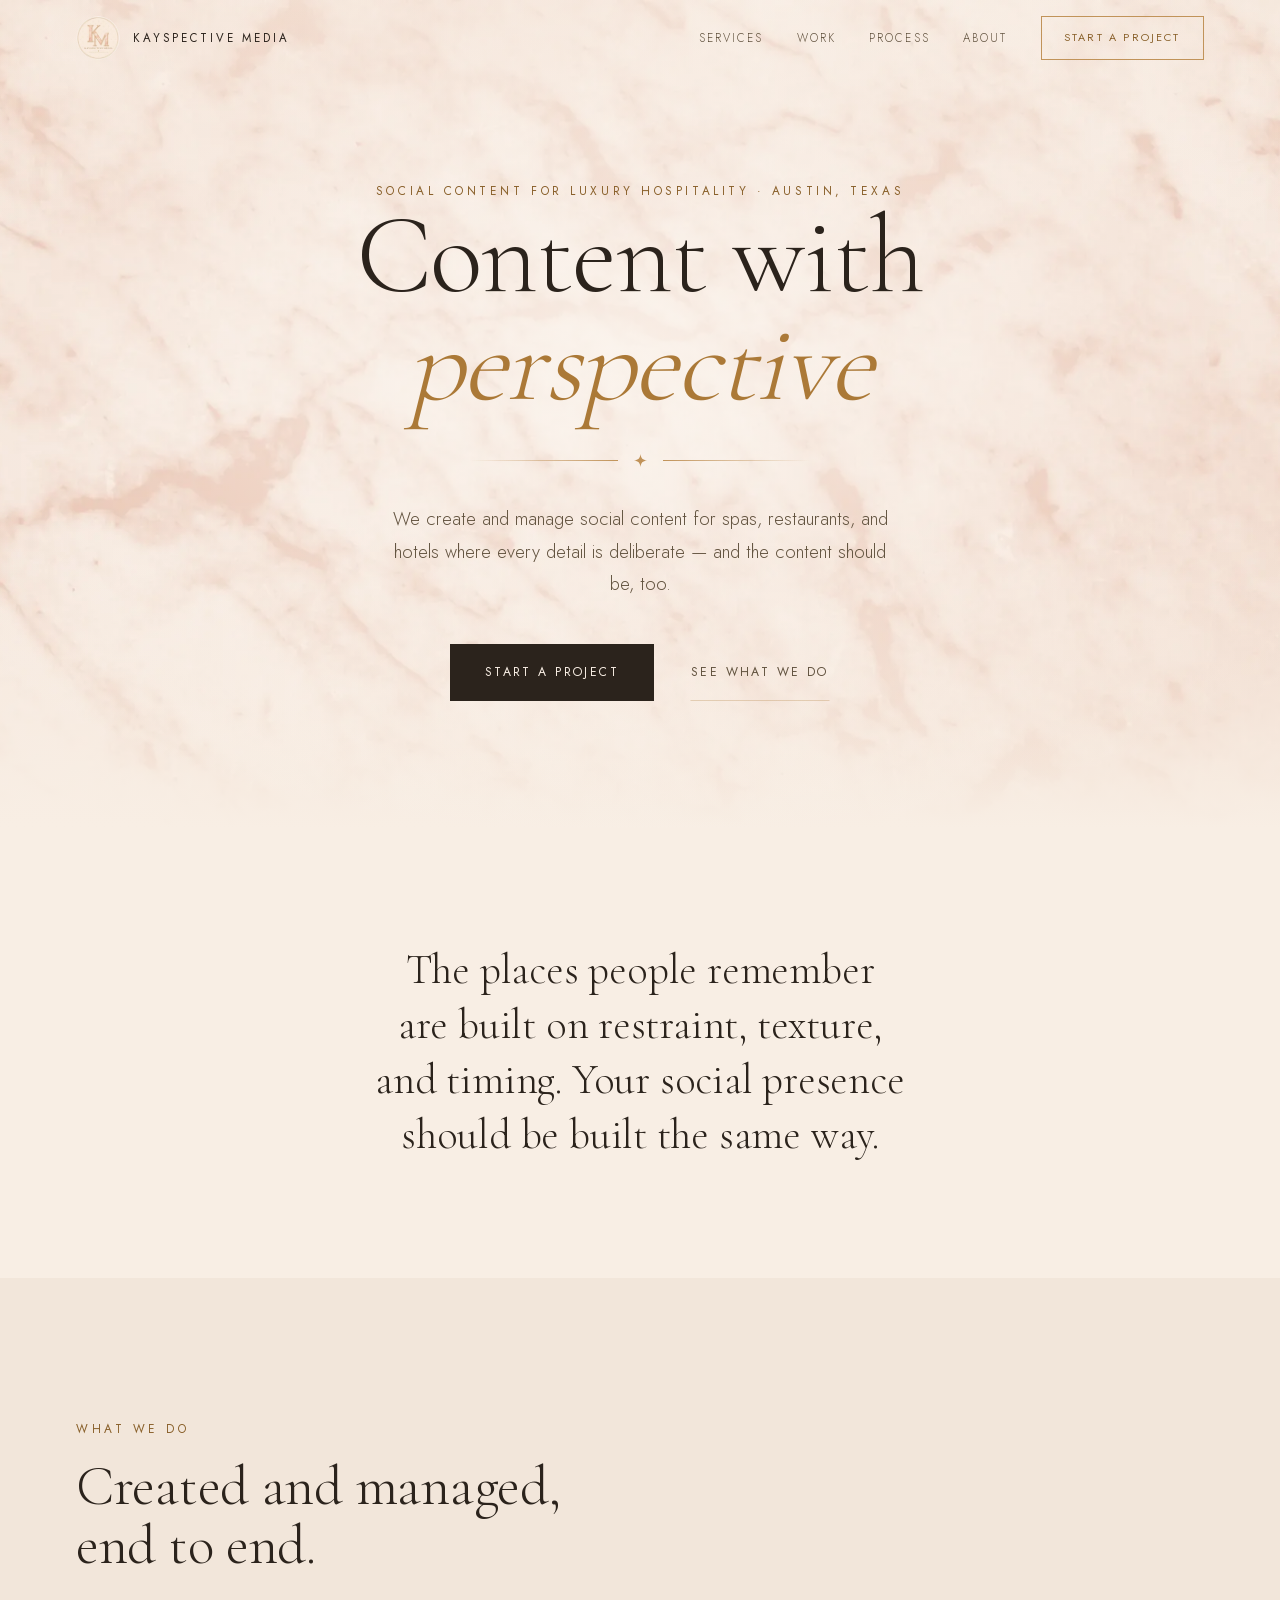
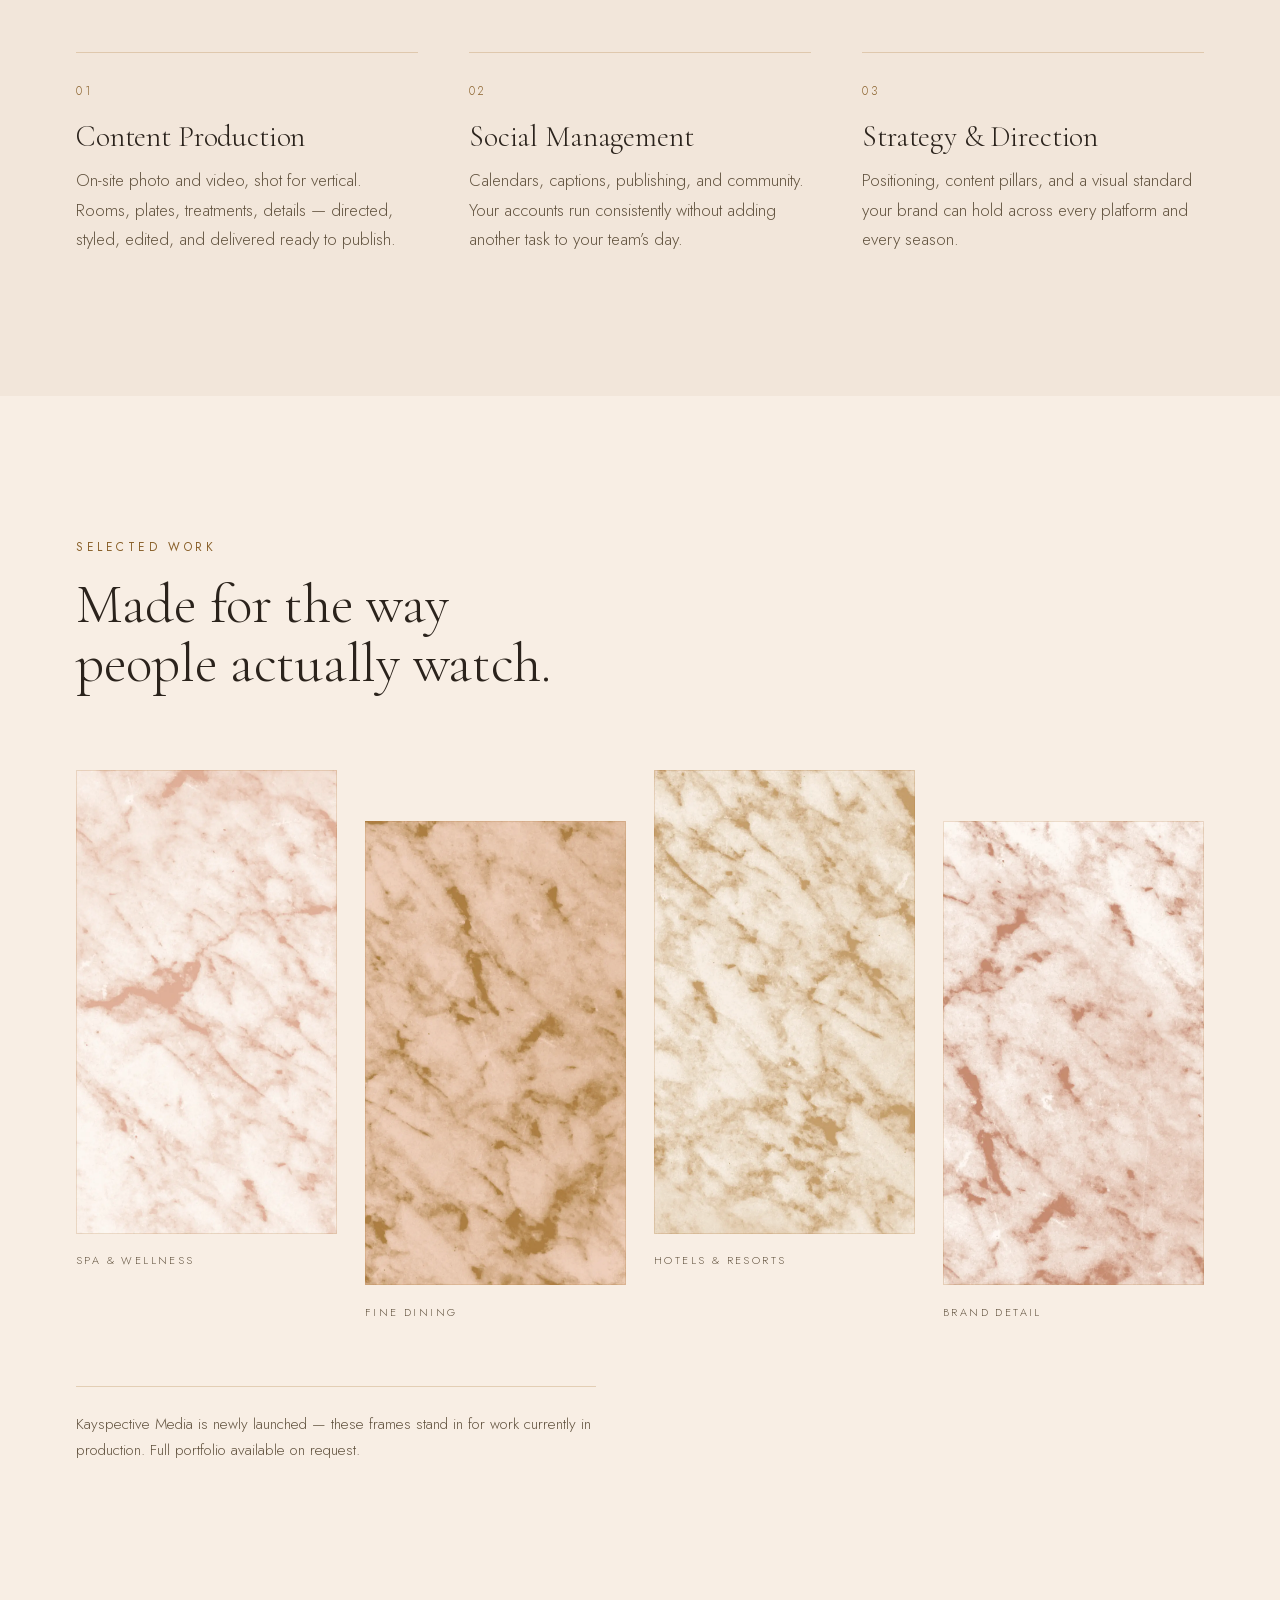
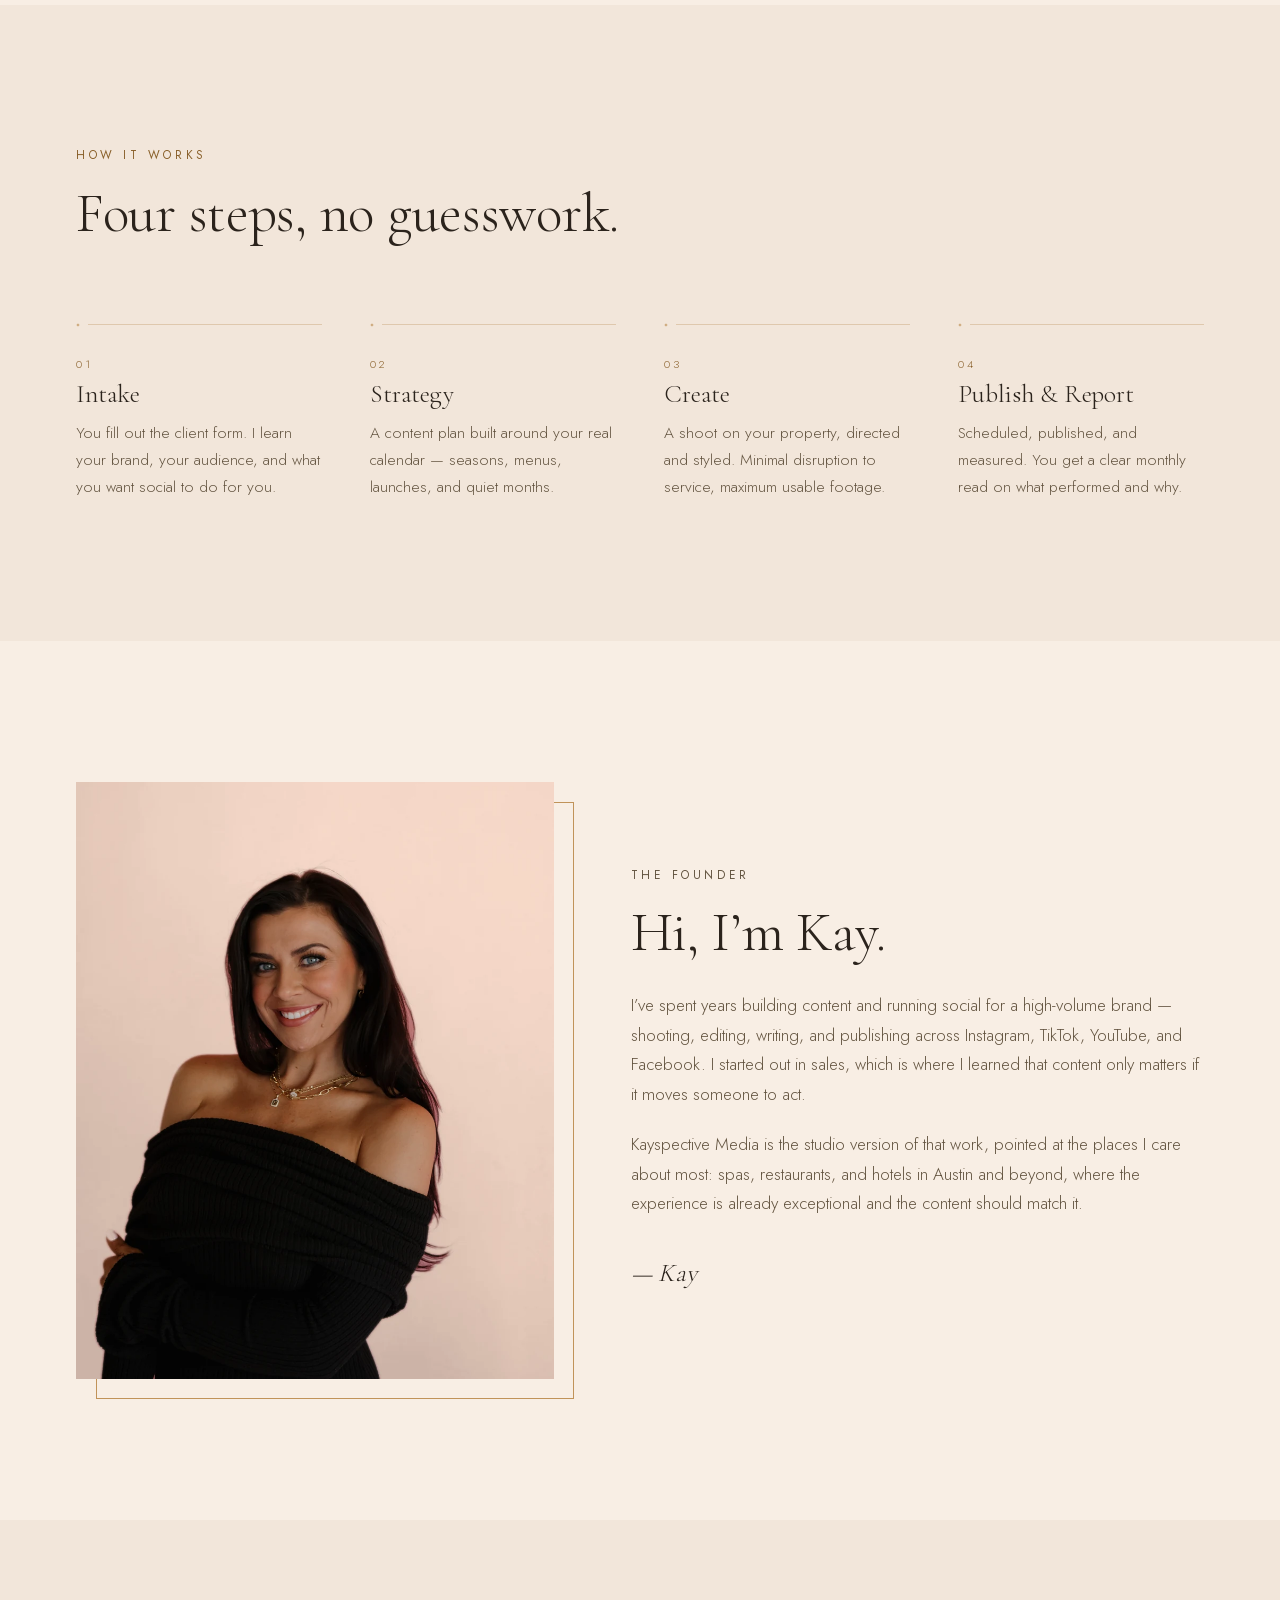
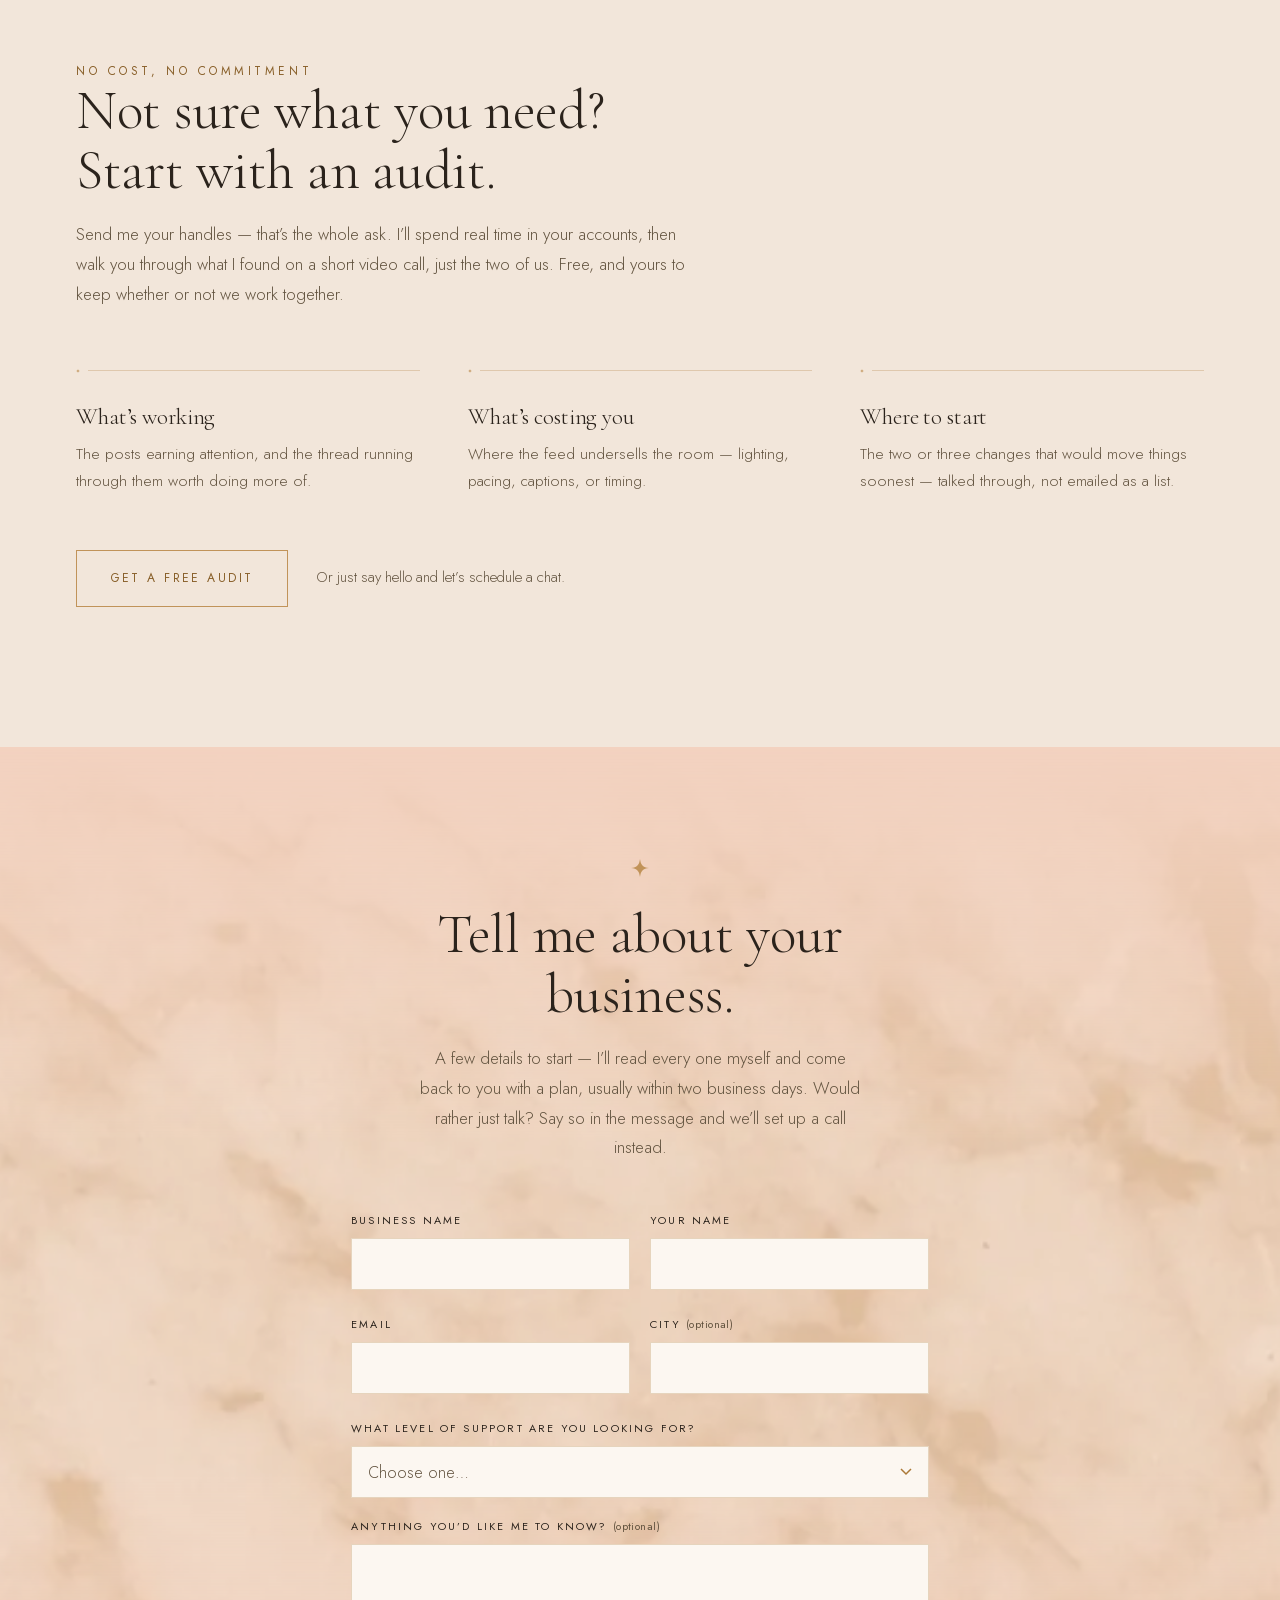
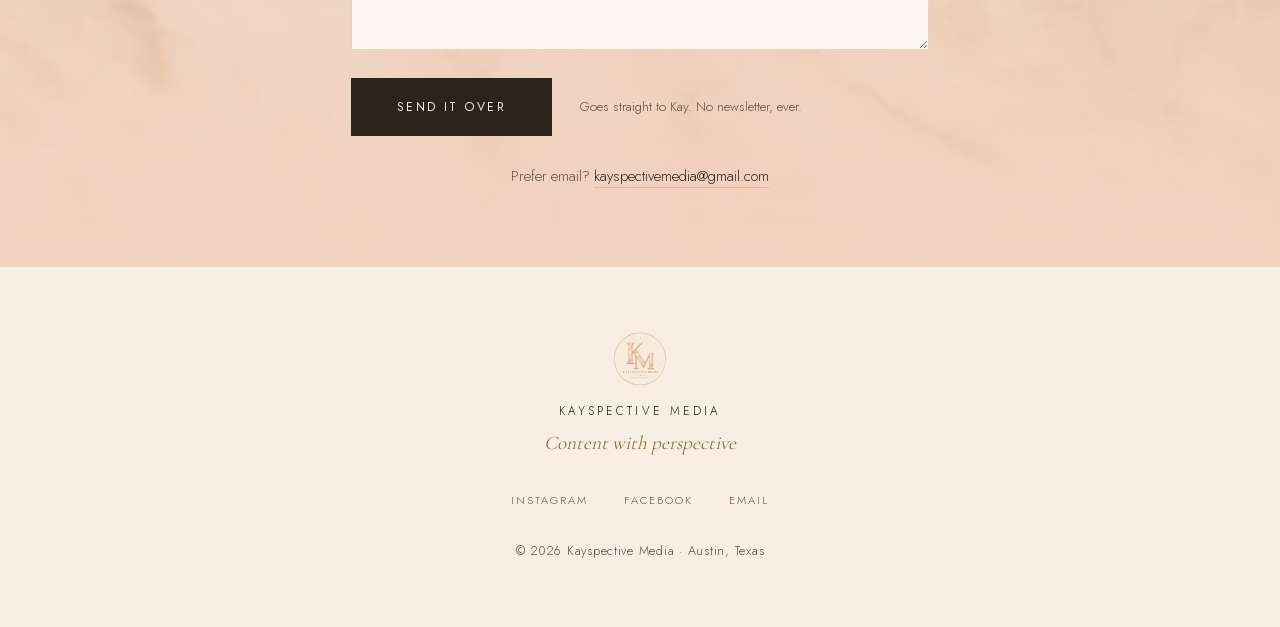
==== commit f549e8a4: "Point the audit at a call, and rule out local email sends The audit read as a document you would rec" ====
--- a/index.html
+++ b/index.html
@@ -257,9 +257,9 @@
     <!-- COPY: provisional -->
     <p class="eyebrow reveal">No cost, no commitment</p>
     <h2 class="reveal">Not sure what you need?<br>Start with an audit.</h2>
-    <p class="audit-lead reveal">Send me your handles and I&rsquo;ll spend real time in your accounts,
-      then come back with a short written read &mdash; free, and yours to keep whether or not we work
-      together.</p>
+    <p class="audit-lead reveal">Send me your handles &mdash; that&rsquo;s the whole ask. I&rsquo;ll spend
+      real time in your accounts, then walk you through what I found on a short video call, just the two
+      of us. Free, and yours to keep whether or not we work together.</p>
 
     <ul class="audit-list">
       <li class="audit-item reveal">
@@ -275,13 +275,14 @@
       <li class="audit-item reveal">
         <svg class="star" width="12" height="12" aria-hidden="true"><use href="#star"/></svg>
         <h3>Where to start</h3>
-        <p>The two or three changes that would move things soonest, in order.</p>
+        <p>The two or three changes that would move things soonest &mdash; talked through, not
+          emailed as a list.</p>
       </li>
     </ul>
 
     <p class="audit-foot reveal">
       <a class="btn btn-outline" href="#contact" data-support="audit">Get a free audit</a>
-      <span class="audit-time">Takes about ten minutes to ask for.</span>
+      <span class="audit-next">Or just say hello and let&rsquo;s schedule a chat.</span>
     </p>
     <!-- /COPY -->
   </div>
@@ -294,8 +295,9 @@
     <svg class="star star-lg reveal" width="18" height="18" aria-hidden="true"><use href="#star"/></svg>
     <!-- COPY: provisional -->
     <h2 class="reveal">Tell me about your business.</h2>
-    <p class="reveal">A few details to start. I&rsquo;ll read every one myself and come back to you
-      with a plan &mdash; usually within two business days.</p>
+    <p class="reveal">A few details to start &mdash; I&rsquo;ll read every one myself and come back to
+      you with a plan, usually within two business days. Would rather just talk? Say so in the message
+      and we&rsquo;ll set up a call instead.</p>
     <!-- /COPY -->
 
     <form class="intake reveal" id="intake" method="post" action="/api/intake" novalidate>
--- a/styles.css
+++ b/styles.css
@@ -391,7 +391,7 @@
   display: flex; flex-wrap: wrap; align-items: center;
   gap: 1.25rem 1.75rem;
 }
-.audit-time { color: var(--ink-soft); font-size: .92rem; }
+.audit-next { color: var(--ink-soft); font-size: .92rem; }
 
 /* ── closing CTA ─────────────────────────────────────────────────────────── */
 .cta {
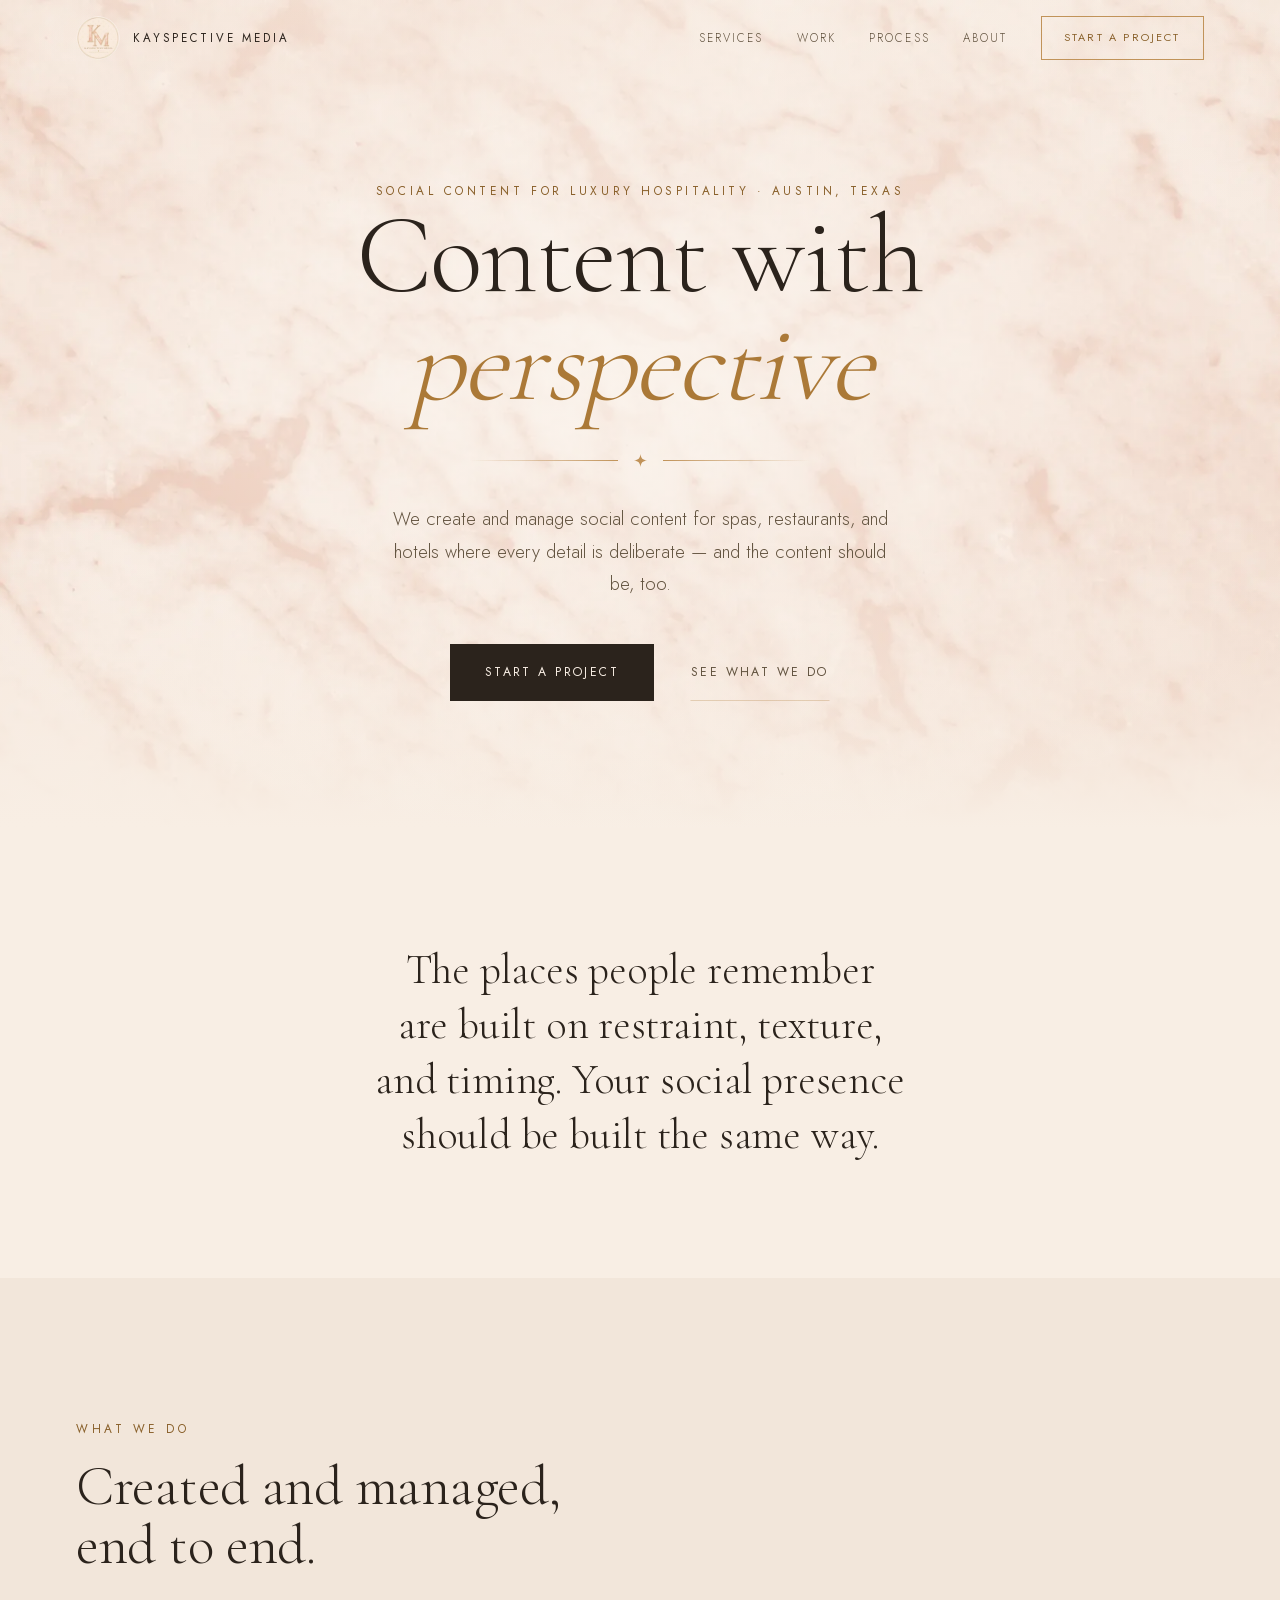
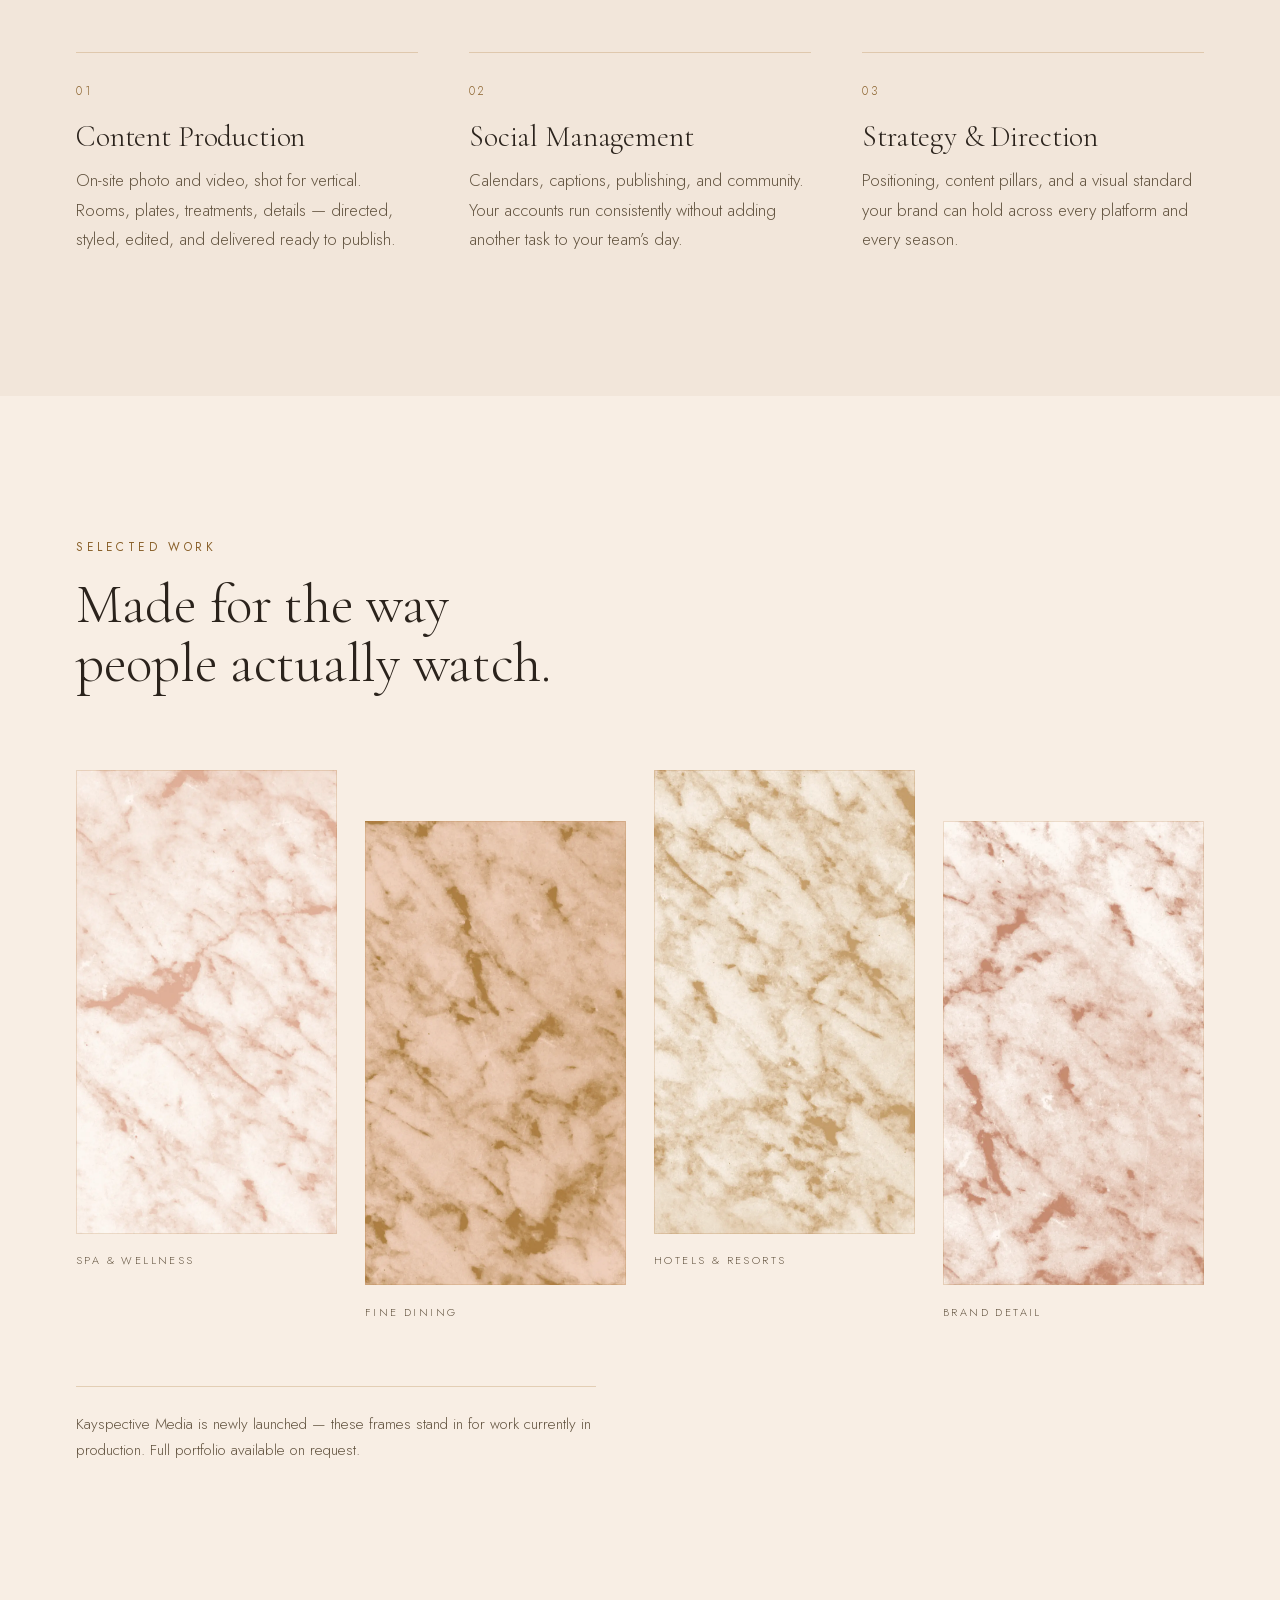
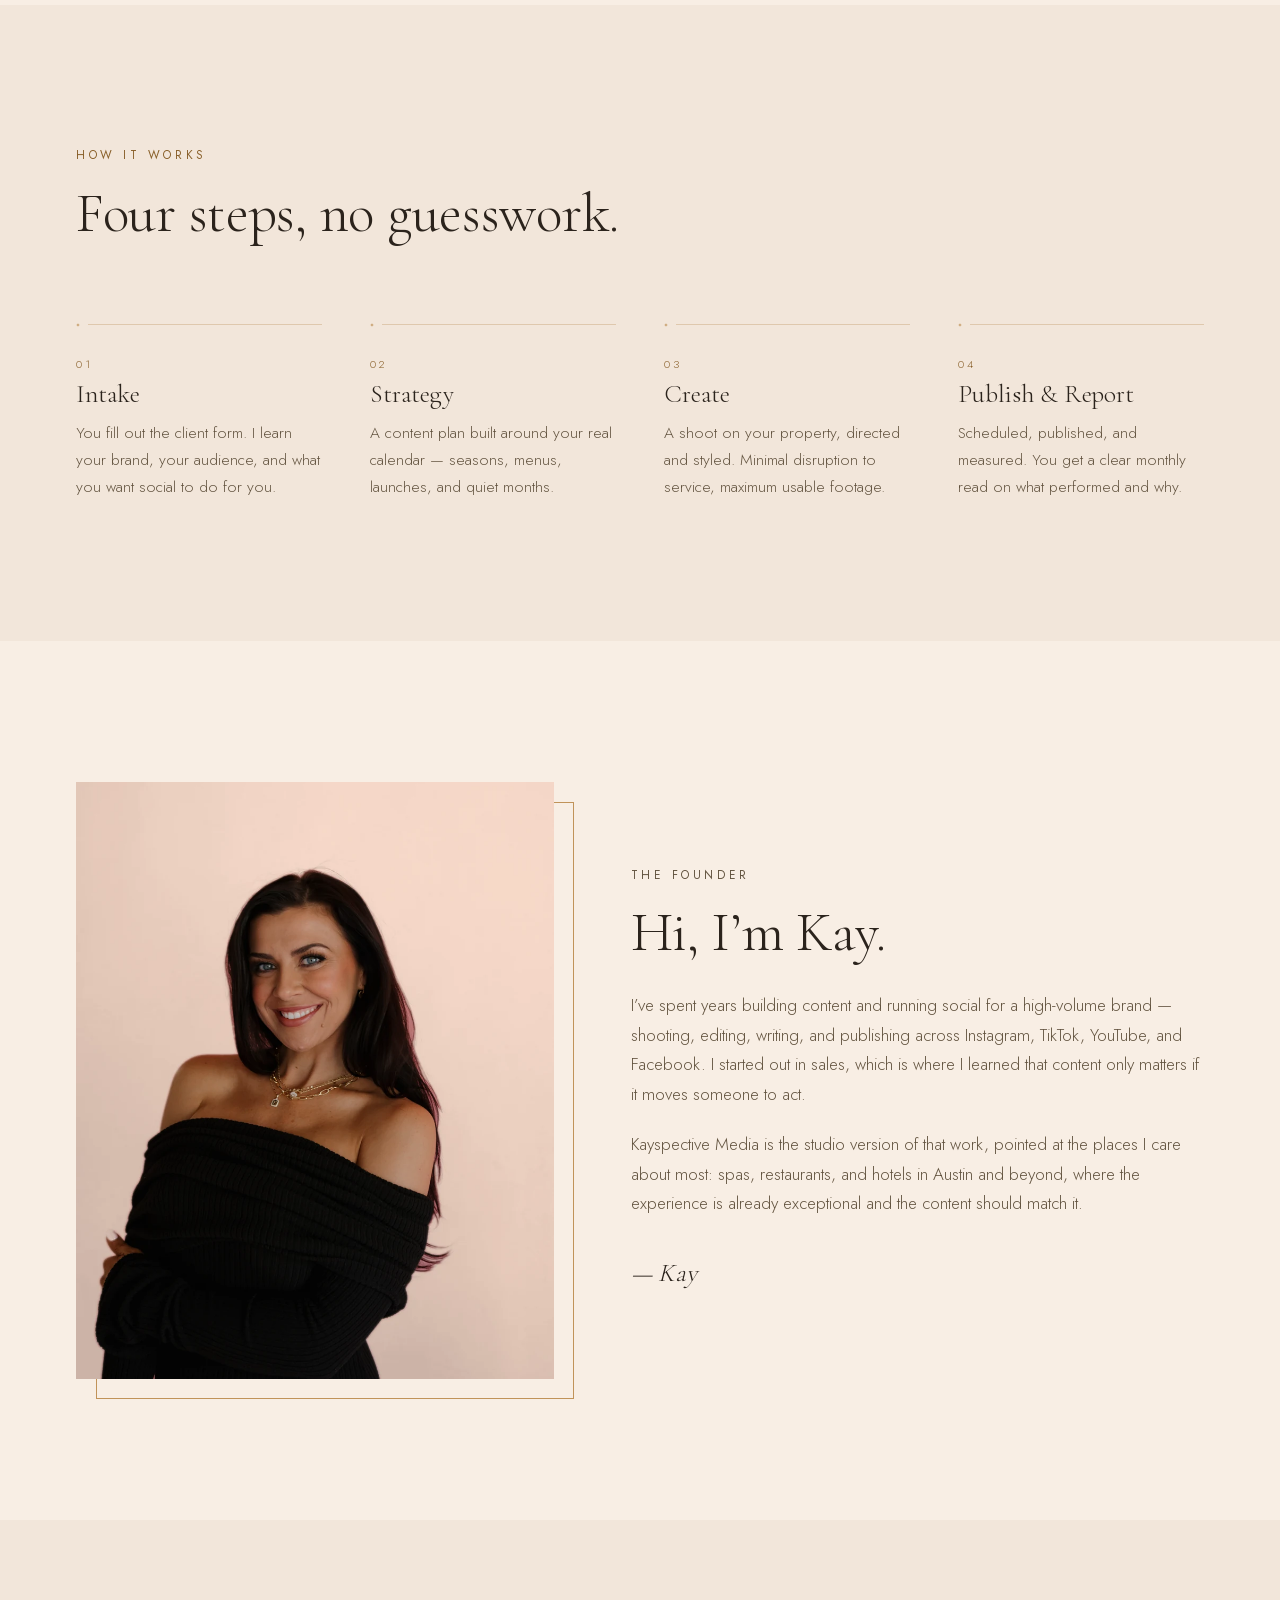
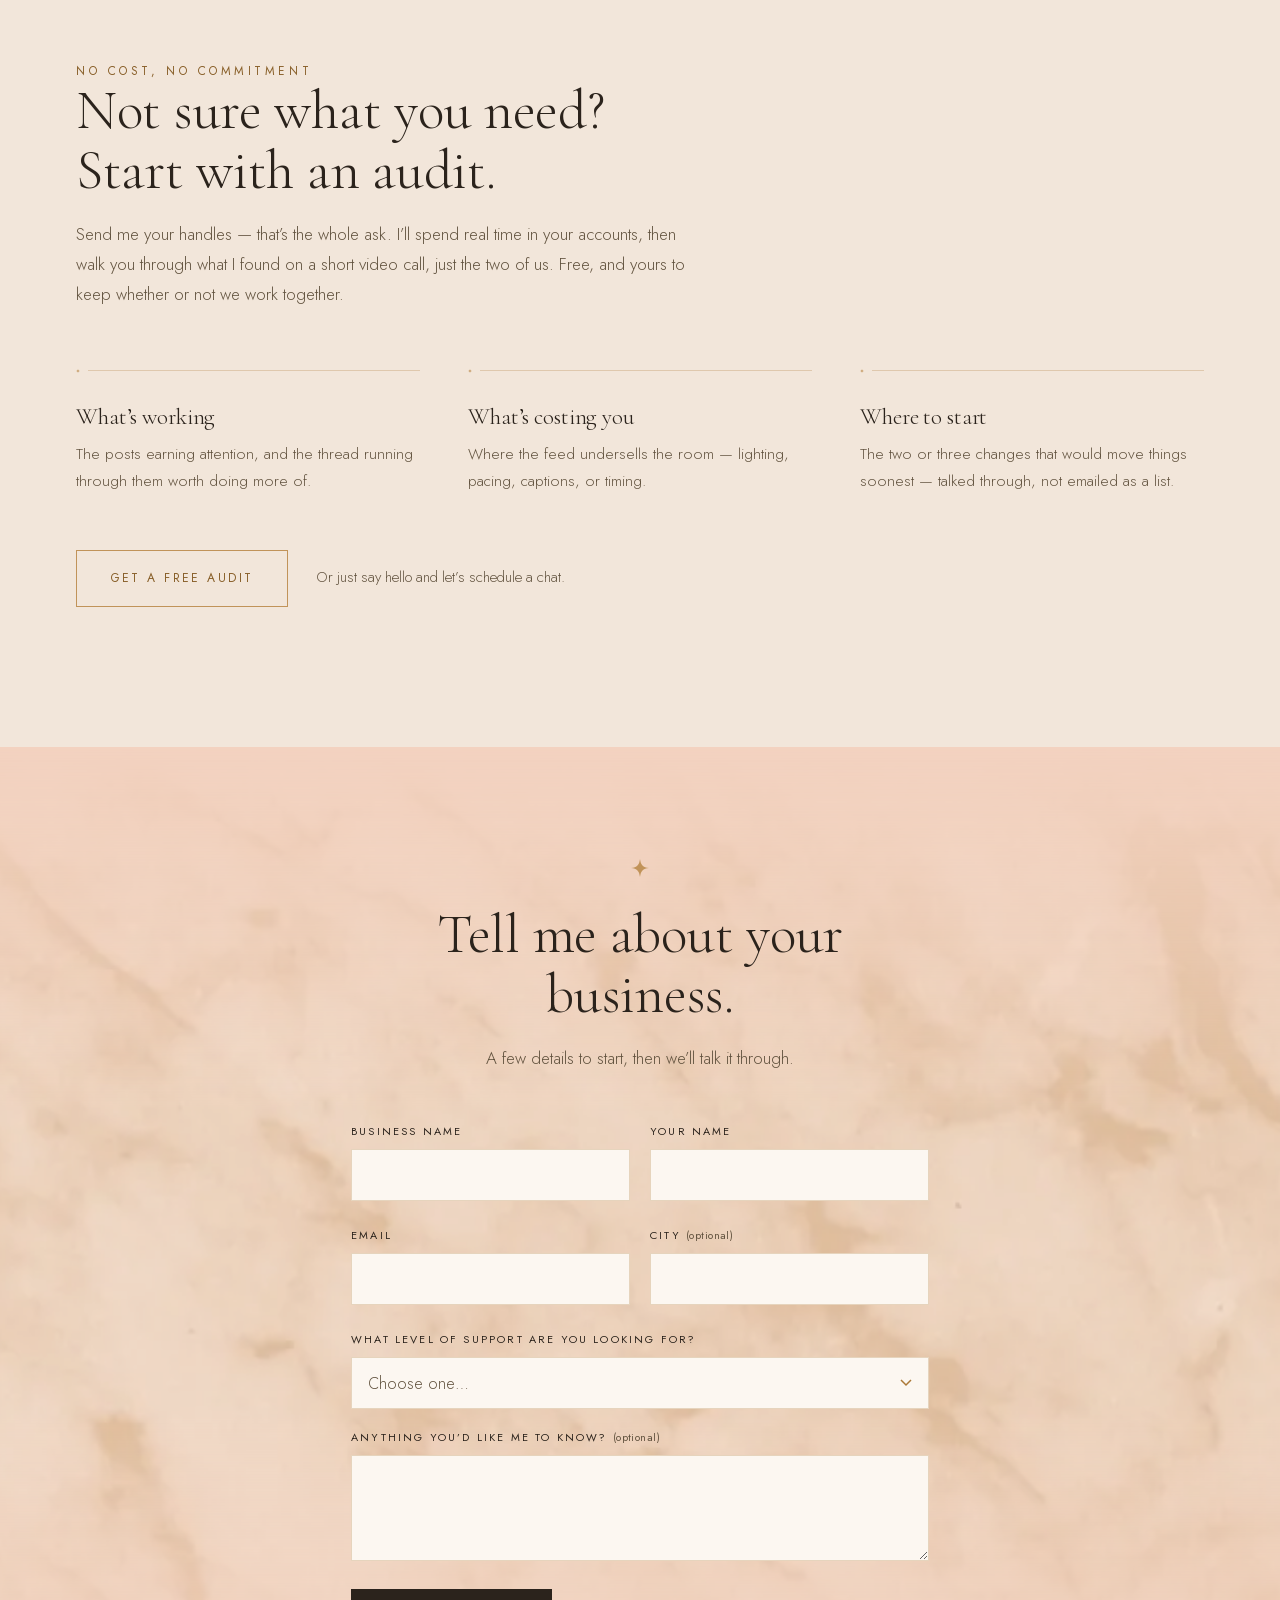
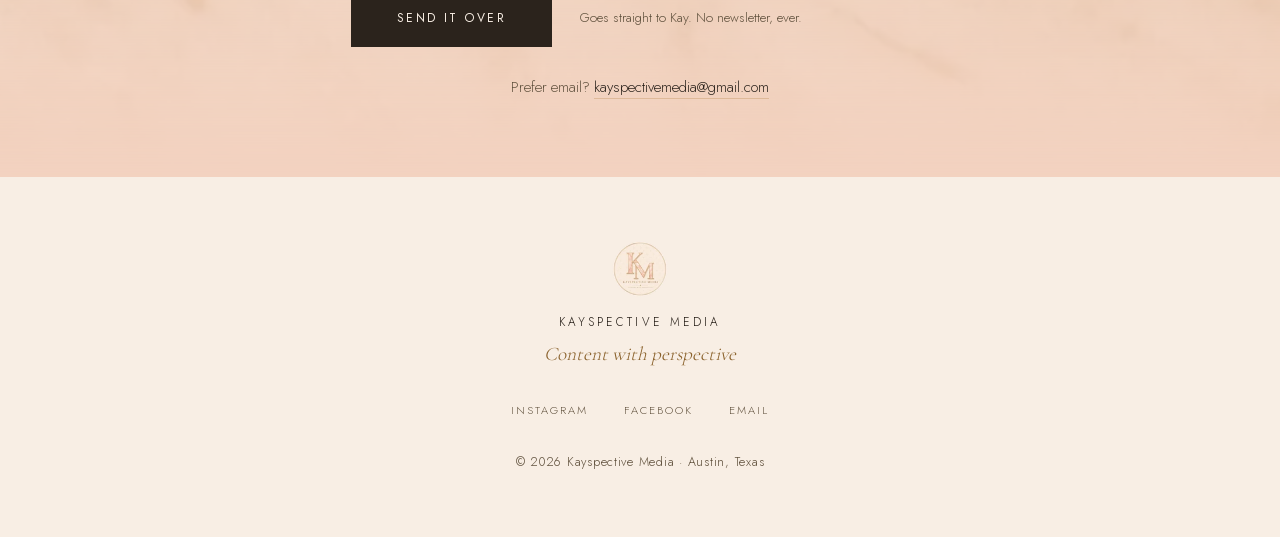
==== commit aa1ab43e: "Cut the turnaround promise from the contact copy "I'll read every one myself and come back to you wi" ====
--- a/index.html
+++ b/index.html
@@ -295,9 +295,7 @@
     <svg class="star star-lg reveal" width="18" height="18" aria-hidden="true"><use href="#star"/></svg>
     <!-- COPY: provisional -->
     <h2 class="reveal">Tell me about your business.</h2>
-    <p class="reveal">A few details to start &mdash; I&rsquo;ll read every one myself and come back to
-      you with a plan, usually within two business days. Would rather just talk? Say so in the message
-      and we&rsquo;ll set up a call instead.</p>
+    <p class="reveal">A few details to start, then we&rsquo;ll talk it through.</p>
     <!-- /COPY -->
 
     <form class="intake reveal" id="intake" method="post" action="/api/intake" novalidate>
